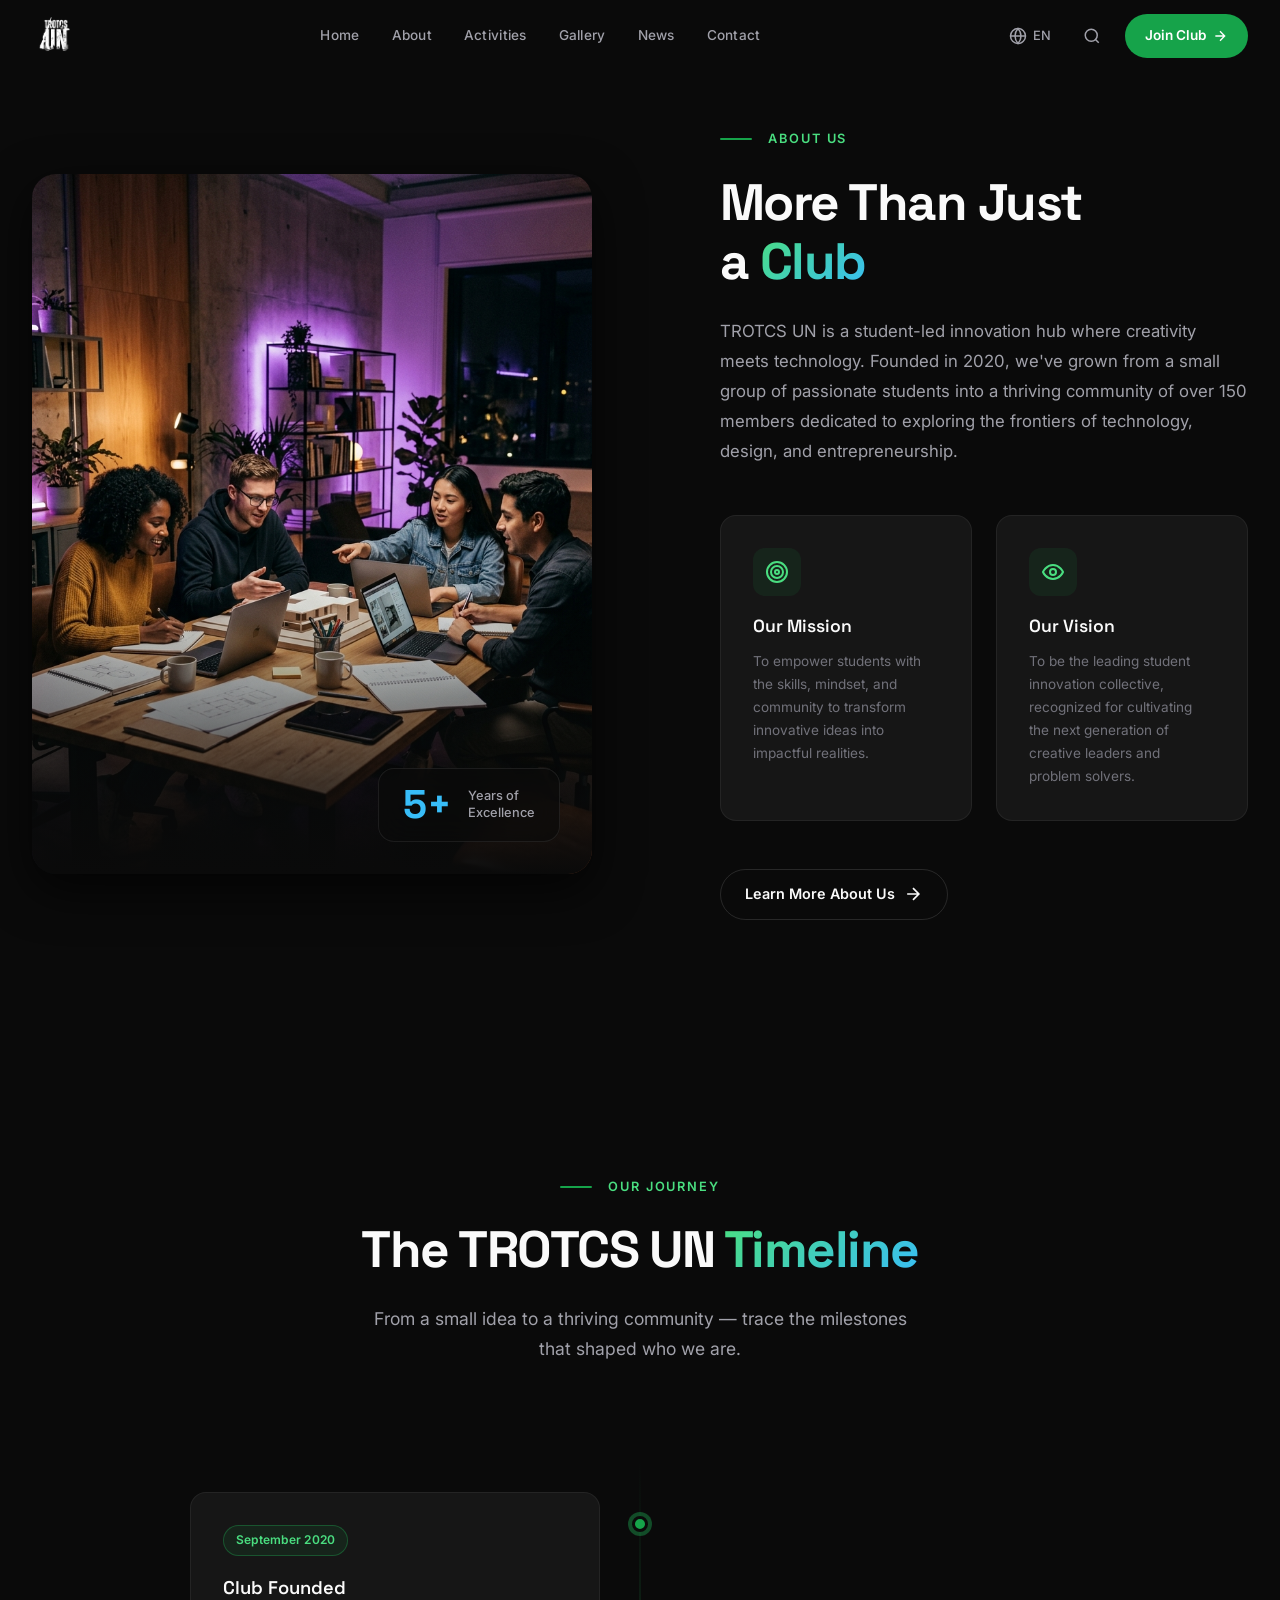
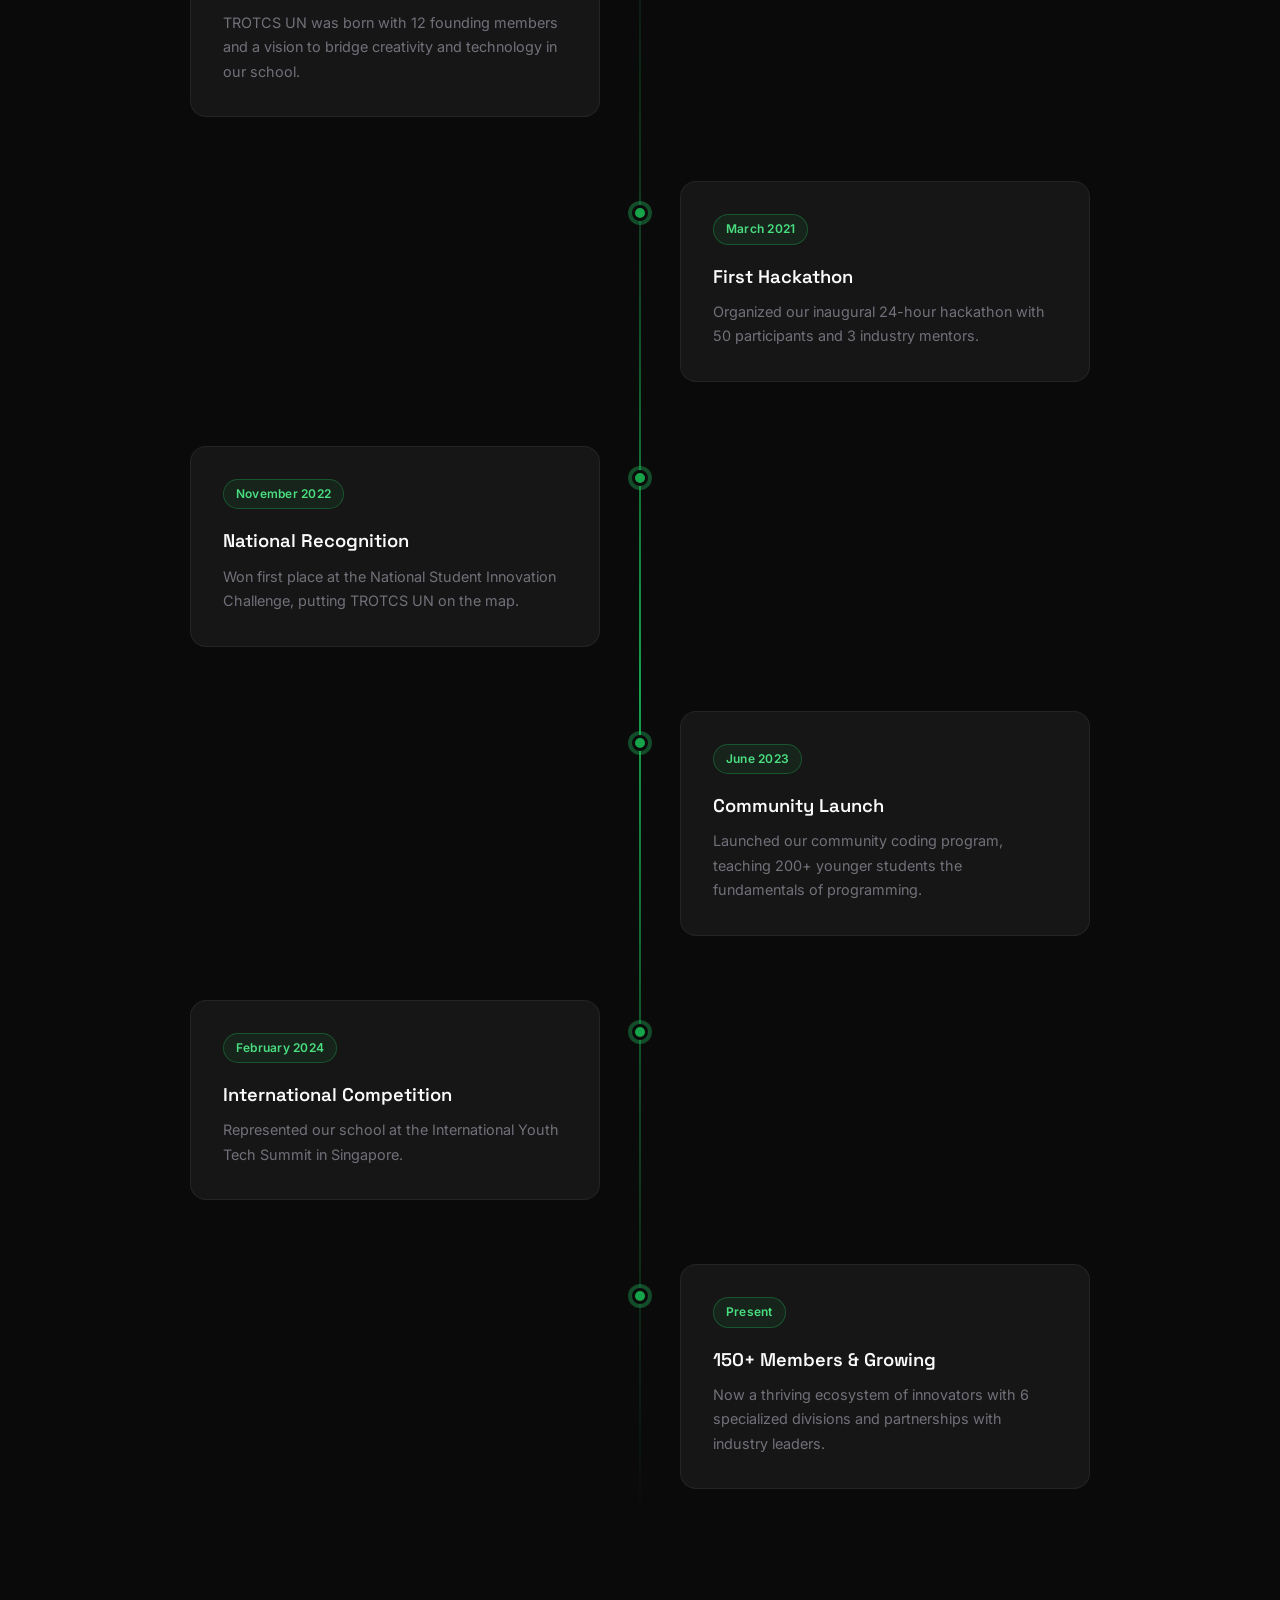
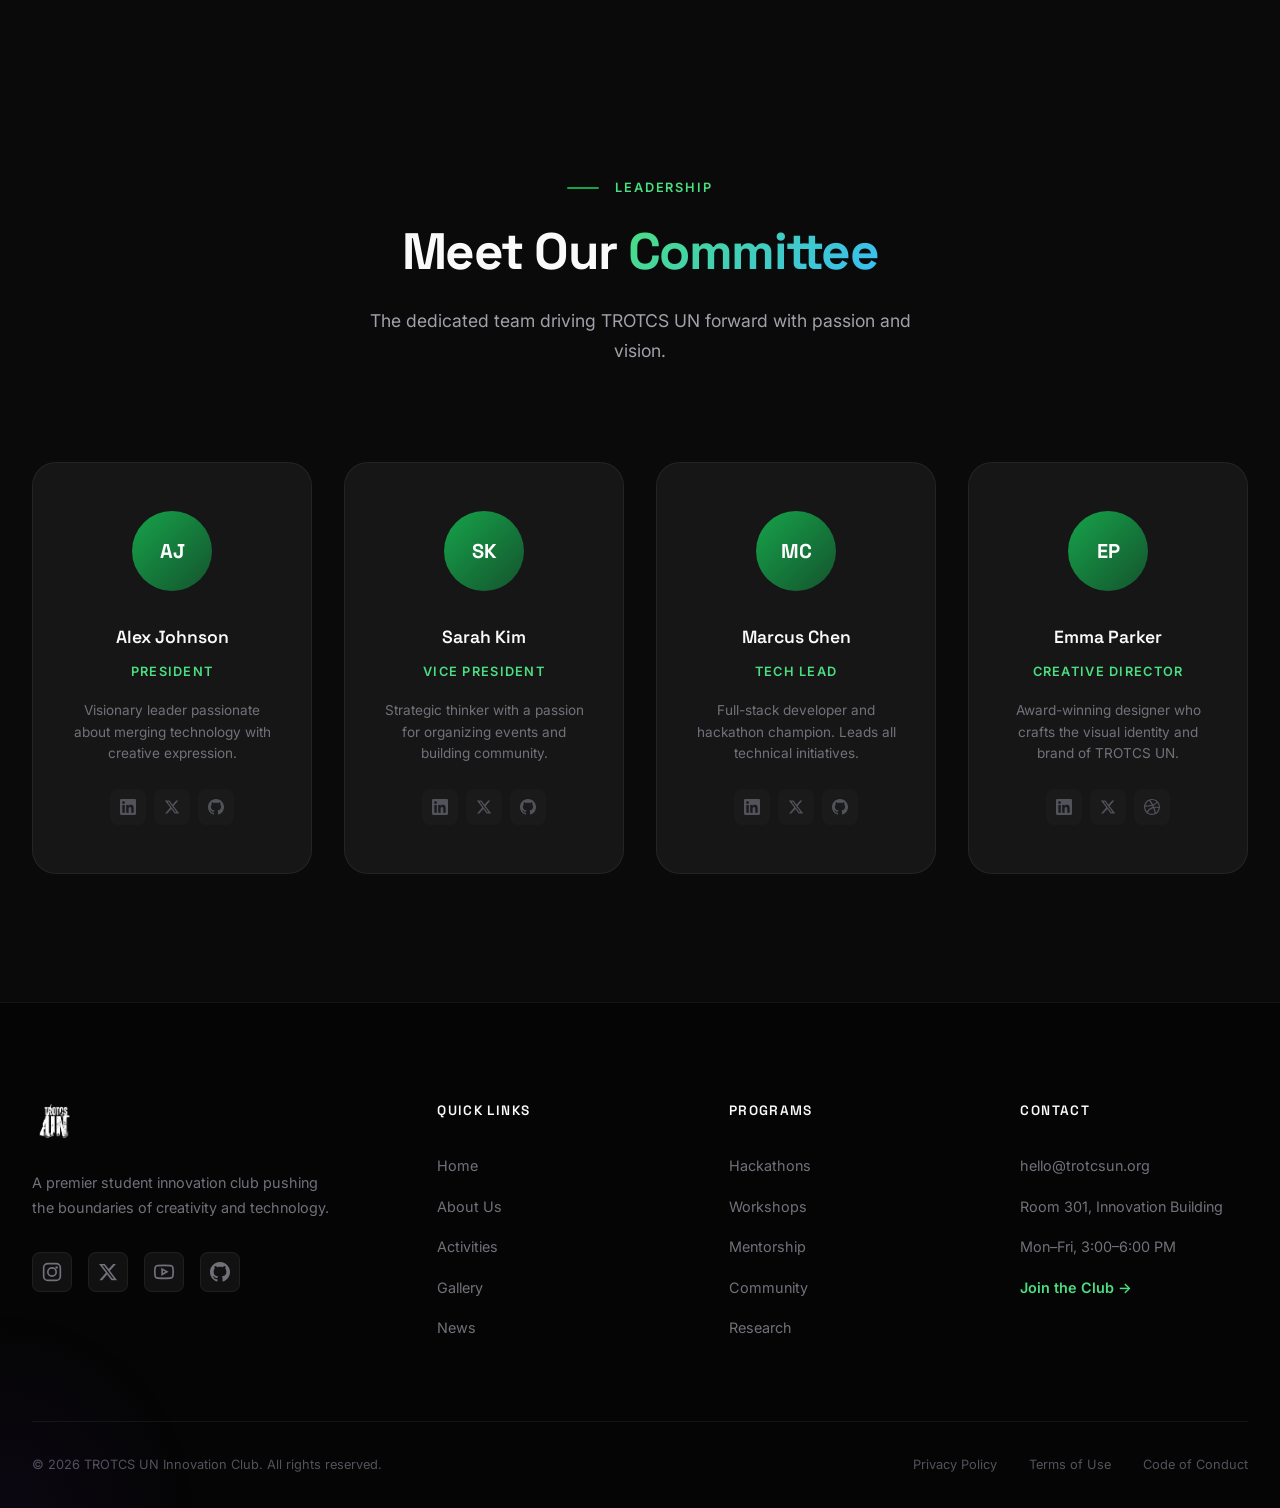
==== about.html @ 0ce08d28 "Split single-page into multi-page layout" ====
<!DOCTYPE html>
<html lang="en">
<head>
    <meta charset="UTF-8">
    <meta name="viewport" content="width=device-width, initial-scale=1.0">
    <meta name="description" content="TROTCS UN Club — A premier high school innovation and technology club. Join us to explore, create, and lead the future.">
    <title>About | TROTCS UN</title>
    <link rel="preconnect" href="https://fonts.googleapis.com">
    <link rel="preconnect" href="https://fonts.gstatic.com" crossorigin>
    <link href="https://fonts.googleapis.com/css2?family=Inter:wght@300;400;500;600;700;800;900&family=Space+Grotesk:wght@400;500;600;700&display=swap" rel="stylesheet">
    <link rel="stylesheet" href="styles.css">
</head>
<body>

    <!-- ═══════════════════════════════════════════════ -->
    <!-- NAVIGATION                                      -->
    <!-- ═══════════════════════════════════════════════ -->
    <nav id="navbar" class="navbar">
        <div class="nav-container">
            <a href="#" class="nav-logo">
                <img src="assets/logo.png" alt="TROTCS UN Logo" class="logo-image">
            </a>

            <div class="nav-links" id="navLinks">
                <a href="index.html" class="nav-link">Home</a>
                <a href="about.html" class="nav-link active">About</a>
                <a href="activities.html" class="nav-link">Activities</a>
                <a href="gallery.html" class="nav-link">Gallery</a>
                <a href="news.html" class="nav-link">News</a>
                <a href="#contact" class="nav-link">Contact</a>
            </div>

            <div class="nav-actions">
                <button class="nav-icon-btn" id="langBtn" aria-label="Language">
                    <svg width="18" height="18" viewBox="0 0 24 24" fill="none" stroke="currentColor" stroke-width="2">
                        <circle cx="12" cy="12" r="10"/>
                        <path d="M2 12h20M12 2a15.3 15.3 0 0 1 4 10 15.3 15.3 0 0 1-4 10 15.3 15.3 0 0 1-4-10 15.3 15.3 0 0 1 4-10z"/>
                    </svg>
                    <span>EN</span>
                </button>
                <button class="nav-icon-btn" id="searchBtn" aria-label="Search">
                    <svg width="18" height="18" viewBox="0 0 24 24" fill="none" stroke="currentColor" stroke-width="2">
                        <circle cx="11" cy="11" r="8"/>
                        <path d="M21 21l-4.35-4.35"/>
                    </svg>
                </button>
                <a href="#join" class="nav-cta">
                    <span>Join Club</span>
                    <svg width="16" height="16" viewBox="0 0 24 24" fill="none" stroke="currentColor" stroke-width="2">
                        <path d="M5 12h14M12 5l7 7-7 7"/>
                    </svg>
                </a>
                <button class="nav-hamburger" id="hamburgerBtn" aria-label="Menu">
                    <span></span>
                    <span></span>
                    <span></span>
                </button>
            </div>
        </div>
    </nav>

    <!-- Mobile Menu Overlay -->
    <div class="mobile-menu" id="mobileMenu">
        <div class="mobile-menu-content">
            <a href="index.html" class="mobile-link">Home</a>
            <a href="about.html" class="mobile-link">About</a>
            <a href="activities.html" class="mobile-link">Activities</a>
            <a href="gallery.html" class="mobile-link">Gallery</a>
            <a href="news.html" class="mobile-link">News</a>
            <a href="#contact" class="mobile-link">Contact</a>
            <a href="#join" class="mobile-link cta">Join Club</a>
        </div>
    </div>

    <!-- ═══════════════════════════════════════════════ -->
    <!-- HERO SECTION                                    -->
    <!-- ═══════════════════════════════════════════════ -->
    <section id="about" class="section about">
        <div class="container">
            <div class="about-grid">
                <div class="about-image" data-animate="fade-right">
                    <div class="about-image-wrapper">
                        <img src="assets/about_image.png" alt="TROTCS UN Club Team">
                        <div class="image-accent"></div>
                    </div>
                    <div class="about-badge">
                        <span class="badge-number">5+</span>
                        <span class="badge-text">Years of<br>Excellence</span>
                    </div>
                </div>

                <div class="about-content" data-animate="fade-left">
                    <div class="section-label">
                        <span class="label-line"></span>
                        <span>About Us</span>
                    </div>
                    <h2 class="section-title">
                        More Than Just<br>a <span class="accent-text">Club</span>
                    </h2>
                    <p class="about-text">
                        TROTCS UN is a student-led innovation hub where creativity meets technology. 
                        Founded in 2020, we've grown from a small group of passionate students 
                        into a thriving community of over 150 members dedicated to exploring 
                        the frontiers of technology, design, and entrepreneurship.
                    </p>
                    
                    <div class="mission-vision">
                        <div class="mv-card">
                            <div class="mv-icon">
                                <svg width="24" height="24" viewBox="0 0 24 24" fill="none" stroke="currentColor" stroke-width="2">
                                    <circle cx="12" cy="12" r="10"/>
                                    <circle cx="12" cy="12" r="6"/>
                                    <circle cx="12" cy="12" r="2"/>
                                </svg>
                            </div>
                            <h3>Our Mission</h3>
                            <p>To empower students with the skills, mindset, and community to transform innovative ideas into impactful realities.</p>
                        </div>
                        <div class="mv-card">
                            <div class="mv-icon">
                                <svg width="24" height="24" viewBox="0 0 24 24" fill="none" stroke="currentColor" stroke-width="2">
                                    <path d="M2 12s3-7 10-7 10 7 10 7-3 7-10 7-10-7-10-7z"/>
                                    <circle cx="12" cy="12" r="3"/>
                                </svg>
                            </div>
                            <h3>Our Vision</h3>
                            <p>To be the leading student innovation collective, recognized for cultivating the next generation of creative leaders and problem solvers.</p>
                        </div>
                    </div>

                    <a href="#" class="btn btn-outline">
                        <span>Learn More About Us</span>
                        <svg width="20" height="20" viewBox="0 0 24 24" fill="none" stroke="currentColor" stroke-width="2">
                            <path d="M5 12h14M12 5l7 7-7 7"/>
                        </svg>
                    </a>
                </div>
            </div>
        </div>
    </section>

    <!-- ═══════════════════════════════════════════════ -->
    <!-- ACTIVITIES SECTION                              -->
    <!-- ═══════════════════════════════════════════════ -->
    <section id="timeline" class="section timeline">
        <div class="container">
            <div class="section-header" data-animate="fade-up">
                <div class="section-label">
                    <span class="label-line"></span>
                    <span>Our Journey</span>
                </div>
                <h2 class="section-title">The TROTCS UN <span class="accent-text">Timeline</span></h2>
                <p class="section-subtitle">From a small idea to a thriving community — trace the milestones that shaped who we are.</p>
            </div>

            <div class="timeline-wrapper">
                <div class="timeline-line"></div>

                <div class="timeline-item left" data-animate="fade-right">
                    <div class="timeline-dot"></div>
                    <div class="timeline-card">
                        <span class="timeline-date">September 2020</span>
                        <h3>Club Founded</h3>
                        <p>TROTCS UN was born with 12 founding members and a vision to bridge creativity and technology in our school.</p>
                    </div>
                </div>

                <div class="timeline-item right" data-animate="fade-left">
                    <div class="timeline-dot"></div>
                    <div class="timeline-card">
                        <span class="timeline-date">March 2021</span>
                        <h3>First Hackathon</h3>
                        <p>Organized our inaugural 24-hour hackathon with 50 participants and 3 industry mentors.</p>
                    </div>
                </div>

                <div class="timeline-item left" data-animate="fade-right">
                    <div class="timeline-dot"></div>
                    <div class="timeline-card">
                        <span class="timeline-date">November 2022</span>
                        <h3>National Recognition</h3>
                        <p>Won first place at the National Student Innovation Challenge, putting TROTCS UN on the map.</p>
                    </div>
                </div>

                <div class="timeline-item right" data-animate="fade-left">
                    <div class="timeline-dot"></div>
                    <div class="timeline-card">
                        <span class="timeline-date">June 2023</span>
                        <h3>Community Launch</h3>
                        <p>Launched our community coding program, teaching 200+ younger students the fundamentals of programming.</p>
                    </div>
                </div>

                <div class="timeline-item left" data-animate="fade-right">
                    <div class="timeline-dot"></div>
                    <div class="timeline-card">
                        <span class="timeline-date">February 2024</span>
                        <h3>International Competition</h3>
                        <p>Represented our school at the International Youth Tech Summit in Singapore.</p>
                    </div>
                </div>

                <div class="timeline-item right" data-animate="fade-left">
                    <div class="timeline-dot"></div>
                    <div class="timeline-card">
                        <span class="timeline-date">Present</span>
                        <h3>150+ Members & Growing</h3>
                        <p>Now a thriving ecosystem of innovators with 6 specialized divisions and partnerships with industry leaders.</p>
                    </div>
                </div>
            </div>
        </div>
    </section>

    <!-- ═══════════════════════════════════════════════ -->
    <!-- GALLERY SECTION                                 -->
    <!-- ═══════════════════════════════════════════════ -->
    <section id="committee" class="section committee">
        <div class="container">
            <div class="section-header" data-animate="fade-up">
                <div class="section-label">
                    <span class="label-line"></span>
                    <span>Leadership</span>
                </div>
                <h2 class="section-title">Meet Our <span class="accent-text">Committee</span></h2>
                <p class="section-subtitle">The dedicated team driving TROTCS UN forward with passion and vision.</p>
            </div>

            <div class="committee-grid">
                <div class="member-card" data-animate="fade-up" data-delay="0">
                    <div class="member-avatar">
                        <div class="avatar-placeholder">AJ</div>
                        <div class="avatar-ring"></div>
                    </div>
                    <h3 class="member-name">Alex Johnson</h3>
                    <span class="member-position">President</span>
                    <p class="member-bio">Visionary leader passionate about merging technology with creative expression.</p>
                    <div class="member-socials">
                        <a href="#" class="social-link" aria-label="LinkedIn">
                            <svg width="16" height="16" viewBox="0 0 24 24" fill="currentColor"><path d="M20.447 20.452h-3.554v-5.569c0-1.328-.027-3.037-1.852-3.037-1.853 0-2.136 1.445-2.136 2.939v5.667H9.351V9h3.414v1.561h.046c.477-.9 1.637-1.85 3.37-1.85 3.601 0 4.267 2.37 4.267 5.455v6.286zM5.337 7.433c-1.144 0-2.063-.926-2.063-2.065 0-1.138.92-2.063 2.063-2.063 1.14 0 2.064.925 2.064 2.063 0 1.139-.925 2.065-2.064 2.065zm1.782 13.019H3.555V9h3.564v11.452zM22.225 0H1.771C.792 0 0 .774 0 1.729v20.542C0 23.227.792 24 1.771 24h20.451C23.2 24 24 23.227 24 22.271V1.729C24 .774 23.2 0 22.222 0h.003z"/></svg>
                        </a>
                        <a href="#" class="social-link" aria-label="Twitter">
                            <svg width="16" height="16" viewBox="0 0 24 24" fill="currentColor"><path d="M18.244 2.25h3.308l-7.227 8.26 8.502 11.24H16.17l-5.214-6.817L4.99 21.75H1.68l7.73-8.835L1.254 2.25H8.08l4.713 6.231zm-1.161 17.52h1.833L7.084 4.126H5.117z"/></svg>
                        </a>
                        <a href="#" class="social-link" aria-label="GitHub">
                            <svg width="16" height="16" viewBox="0 0 24 24" fill="currentColor"><path d="M12 0c-6.626 0-12 5.373-12 12 0 5.302 3.438 9.8 8.207 11.387.599.111.793-.261.793-.577v-2.234c-3.338.726-4.033-1.416-4.033-1.416-.546-1.387-1.333-1.756-1.333-1.756-1.089-.745.083-.729.083-.729 1.205.084 1.839 1.237 1.839 1.237 1.07 1.834 2.807 1.304 3.492.997.107-.775.418-1.305.762-1.604-2.665-.305-5.467-1.334-5.467-5.931 0-1.311.469-2.381 1.236-3.221-.124-.303-.535-1.524.117-3.176 0 0 1.008-.322 3.301 1.23.957-.266 1.983-.399 3.003-.404 1.02.005 2.047.138 3.006.404 2.291-1.552 3.297-1.23 3.297-1.23.653 1.653.242 2.874.118 3.176.77.84 1.235 1.911 1.235 3.221 0 4.609-2.807 5.624-5.479 5.921.43.372.823 1.102.823 2.222v3.293c0 .319.192.694.801.576 4.765-1.589 8.199-6.086 8.199-11.386 0-6.627-5.373-12-12-12z"/></svg>
                        </a>
                    </div>
                </div>

                <div class="member-card" data-animate="fade-up" data-delay="100">
                    <div class="member-avatar">
                        <div class="avatar-placeholder">SK</div>
                        <div class="avatar-ring"></div>
                    </div>
                    <h3 class="member-name">Sarah Kim</h3>
                    <span class="member-position">Vice President</span>
                    <p class="member-bio">Strategic thinker with a passion for organizing events and building community.</p>
                    <div class="member-socials">
                        <a href="#" class="social-link" aria-label="LinkedIn">
                            <svg width="16" height="16" viewBox="0 0 24 24" fill="currentColor"><path d="M20.447 20.452h-3.554v-5.569c0-1.328-.027-3.037-1.852-3.037-1.853 0-2.136 1.445-2.136 2.939v5.667H9.351V9h3.414v1.561h.046c.477-.9 1.637-1.85 3.37-1.85 3.601 0 4.267 2.37 4.267 5.455v6.286zM5.337 7.433c-1.144 0-2.063-.926-2.063-2.065 0-1.138.92-2.063 2.063-2.063 1.14 0 2.064.925 2.064 2.063 0 1.139-.925 2.065-2.064 2.065zm1.782 13.019H3.555V9h3.564v11.452zM22.225 0H1.771C.792 0 0 .774 0 1.729v20.542C0 23.227.792 24 1.771 24h20.451C23.2 24 24 23.227 24 22.271V1.729C24 .774 23.2 0 22.222 0h.003z"/></svg>
                        </a>
                        <a href="#" class="social-link" aria-label="Twitter">
                            <svg width="16" height="16" viewBox="0 0 24 24" fill="currentColor"><path d="M18.244 2.25h3.308l-7.227 8.26 8.502 11.24H16.17l-5.214-6.817L4.99 21.75H1.68l7.73-8.835L1.254 2.25H8.08l4.713 6.231zm-1.161 17.52h1.833L7.084 4.126H5.117z"/></svg>
                        </a>
                        <a href="#" class="social-link" aria-label="GitHub">
                            <svg width="16" height="16" viewBox="0 0 24 24" fill="currentColor"><path d="M12 0c-6.626 0-12 5.373-12 12 0 5.302 3.438 9.8 8.207 11.387.599.111.793-.261.793-.577v-2.234c-3.338.726-4.033-1.416-4.033-1.416-.546-1.387-1.333-1.756-1.333-1.756-1.089-.745.083-.729.083-.729 1.205.084 1.839 1.237 1.839 1.237 1.07 1.834 2.807 1.304 3.492.997.107-.775.418-1.305.762-1.604-2.665-.305-5.467-1.334-5.467-5.931 0-1.311.469-2.381 1.236-3.221-.124-.303-.535-1.524.117-3.176 0 0 1.008-.322 3.301 1.23.957-.266 1.983-.399 3.003-.404 1.02.005 2.047.138 3.006.404 2.291-1.552 3.297-1.23 3.297-1.23.653 1.653.242 2.874.118 3.176.77.84 1.235 1.911 1.235 3.221 0 4.609-2.807 5.624-5.479 5.921.43.372.823 1.102.823 2.222v3.293c0 .319.192.694.801.576 4.765-1.589 8.199-6.086 8.199-11.386 0-6.627-5.373-12-12-12z"/></svg>
                        </a>
                    </div>
                </div>

                <div class="member-card" data-animate="fade-up" data-delay="200">
                    <div class="member-avatar">
                        <div class="avatar-placeholder">MC</div>
                        <div class="avatar-ring"></div>
                    </div>
                    <h3 class="member-name">Marcus Chen</h3>
                    <span class="member-position">Tech Lead</span>
                    <p class="member-bio">Full-stack developer and hackathon champion. Leads all technical initiatives.</p>
                    <div class="member-socials">
                        <a href="#" class="social-link" aria-label="LinkedIn">
                            <svg width="16" height="16" viewBox="0 0 24 24" fill="currentColor"><path d="M20.447 20.452h-3.554v-5.569c0-1.328-.027-3.037-1.852-3.037-1.853 0-2.136 1.445-2.136 2.939v5.667H9.351V9h3.414v1.561h.046c.477-.9 1.637-1.85 3.37-1.85 3.601 0 4.267 2.37 4.267 5.455v6.286zM5.337 7.433c-1.144 0-2.063-.926-2.063-2.065 0-1.138.92-2.063 2.063-2.063 1.14 0 2.064.925 2.064 2.063 0 1.139-.925 2.065-2.064 2.065zm1.782 13.019H3.555V9h3.564v11.452zM22.225 0H1.771C.792 0 0 .774 0 1.729v20.542C0 23.227.792 24 1.771 24h20.451C23.2 24 24 23.227 24 22.271V1.729C24 .774 23.2 0 22.222 0h.003z"/></svg>
                        </a>
                        <a href="#" class="social-link" aria-label="Twitter">
                            <svg width="16" height="16" viewBox="0 0 24 24" fill="currentColor"><path d="M18.244 2.25h3.308l-7.227 8.26 8.502 11.24H16.17l-5.214-6.817L4.99 21.75H1.68l7.73-8.835L1.254 2.25H8.08l4.713 6.231zm-1.161 17.52h1.833L7.084 4.126H5.117z"/></svg>
                        </a>
                        <a href="#" class="social-link" aria-label="GitHub">
                            <svg width="16" height="16" viewBox="0 0 24 24" fill="currentColor"><path d="M12 0c-6.626 0-12 5.373-12 12 0 5.302 3.438 9.8 8.207 11.387.599.111.793-.261.793-.577v-2.234c-3.338.726-4.033-1.416-4.033-1.416-.546-1.387-1.333-1.756-1.333-1.756-1.089-.745.083-.729.083-.729 1.205.084 1.839 1.237 1.839 1.237 1.07 1.834 2.807 1.304 3.492.997.107-.775.418-1.305.762-1.604-2.665-.305-5.467-1.334-5.467-5.931 0-1.311.469-2.381 1.236-3.221-.124-.303-.535-1.524.117-3.176 0 0 1.008-.322 3.301 1.23.957-.266 1.983-.399 3.003-.404 1.02.005 2.047.138 3.006.404 2.291-1.552 3.297-1.23 3.297-1.23.653 1.653.242 2.874.118 3.176.77.84 1.235 1.911 1.235 3.221 0 4.609-2.807 5.624-5.479 5.921.43.372.823 1.102.823 2.222v3.293c0 .319.192.694.801.576 4.765-1.589 8.199-6.086 8.199-11.386 0-6.627-5.373-12-12-12z"/></svg>
                        </a>
                    </div>
                </div>

                <div class="member-card" data-animate="fade-up" data-delay="300">
                    <div class="member-avatar">
                        <div class="avatar-placeholder">EP</div>
                        <div class="avatar-ring"></div>
                    </div>
                    <h3 class="member-name">Emma Parker</h3>
                    <span class="member-position">Creative Director</span>
                    <p class="member-bio">Award-winning designer who crafts the visual identity and brand of TROTCS UN.</p>
                    <div class="member-socials">
                        <a href="#" class="social-link" aria-label="LinkedIn">
                            <svg width="16" height="16" viewBox="0 0 24 24" fill="currentColor"><path d="M20.447 20.452h-3.554v-5.569c0-1.328-.027-3.037-1.852-3.037-1.853 0-2.136 1.445-2.136 2.939v5.667H9.351V9h3.414v1.561h.046c.477-.9 1.637-1.85 3.37-1.85 3.601 0 4.267 2.37 4.267 5.455v6.286zM5.337 7.433c-1.144 0-2.063-.926-2.063-2.065 0-1.138.92-2.063 2.063-2.063 1.14 0 2.064.925 2.064 2.063 0 1.139-.925 2.065-2.064 2.065zm1.782 13.019H3.555V9h3.564v11.452zM22.225 0H1.771C.792 0 0 .774 0 1.729v20.542C0 23.227.792 24 1.771 24h20.451C23.2 24 24 23.227 24 22.271V1.729C24 .774 23.2 0 22.222 0h.003z"/></svg>
                        </a>
                        <a href="#" class="social-link" aria-label="Twitter">
                            <svg width="16" height="16" viewBox="0 0 24 24" fill="currentColor"><path d="M18.244 2.25h3.308l-7.227 8.26 8.502 11.24H16.17l-5.214-6.817L4.99 21.75H1.68l7.73-8.835L1.254 2.25H8.08l4.713 6.231zm-1.161 17.52h1.833L7.084 4.126H5.117z"/></svg>
                        </a>
                        <a href="#" class="social-link" aria-label="Dribbble">
                            <svg width="16" height="16" viewBox="0 0 24 24" fill="currentColor"><path d="M12 24C5.385 24 0 18.615 0 12S5.385 0 12 0s12 5.385 12 12-5.385 12-12 12zm10.12-10.358c-.35-.11-3.17-.953-6.384-.438 1.34 3.684 1.887 6.684 1.992 7.308 2.3-1.555 3.936-4.02 4.395-6.87zm-6.115 7.808c-.153-.9-.75-4.032-2.19-7.77l-.066.02c-5.79 2.015-7.86 6.025-8.04 6.4 1.73 1.358 3.92 2.166 6.29 2.166 1.42 0 2.77-.29 4-.81zm-11.62-2.58c.232-.4 3.045-5.055 8.332-6.765.135-.045.27-.084.405-.12-.26-.585-.54-1.167-.832-1.74C7.17 11.775 2.206 11.71 1.756 11.7l-.004.312c0 2.633.998 5.037 2.634 6.855zm-2.42-8.955c.46.008 4.683.026 9.477-1.248-1.698-3.018-3.53-5.558-3.8-5.928-2.868 1.35-5.01 3.99-5.676 7.17zM9.6 2.052c.282.38 2.145 2.914 3.822 6 3.645-1.365 5.19-3.44 5.373-3.702C16.86 2.613 14.555 1.617 12 1.617c-.82 0-1.62.15-2.4.434zm10.335 3.483c-.218.29-1.91 2.493-5.724 4.04.24.49.47.985.68 1.486.08.18.15.36.22.53 3.41-.43 6.8.26 7.14.33-.02-2.42-.88-4.64-2.31-6.38z"/></svg>
                        </a>
                    </div>
                </div>
            </div>
        </div>
    </section>

    <!-- ═══════════════════════════════════════════════ -->
    <!-- NEWS SECTION                                    -->
    <!-- ═══════════════════════════════════════════════ -->
    <footer id="contact" class="footer">
        <div class="container">
            <div class="footer-grid">
                <div class="footer-brand">
                    <a href="#" class="footer-logo">
                        <img src="assets/logo.png" alt="TROTCS UN Logo" class="logo-image">
                    </a>
                    <p class="footer-tagline">A premier student innovation club pushing the boundaries of creativity and technology.</p>
                    <div class="footer-socials">
                        <a href="#" class="footer-social" aria-label="Instagram">
                            <svg width="20" height="20" viewBox="0 0 24 24" fill="none" stroke="currentColor" stroke-width="2">
                                <rect x="2" y="2" width="20" height="20" rx="5"/>
                                <circle cx="12" cy="12" r="5"/>
                                <circle cx="17.5" cy="6.5" r="1.5" fill="currentColor" stroke="none"/>
                            </svg>
                        </a>
                        <a href="#" class="footer-social" aria-label="Twitter">
                            <svg width="20" height="20" viewBox="0 0 24 24" fill="currentColor"><path d="M18.244 2.25h3.308l-7.227 8.26 8.502 11.24H16.17l-5.214-6.817L4.99 21.75H1.68l7.73-8.835L1.254 2.25H8.08l4.713 6.231zm-1.161 17.52h1.833L7.084 4.126H5.117z"/></svg>
                        </a>
                        <a href="#" class="footer-social" aria-label="YouTube">
                            <svg width="20" height="20" viewBox="0 0 24 24" fill="none" stroke="currentColor" stroke-width="2">
                                <path d="M22.54 6.42a2.78 2.78 0 0 0-1.94-2C18.88 4 12 4 12 4s-6.88 0-8.6.46a2.78 2.78 0 0 0-1.94 2A29 29 0 0 0 1 11.75a29 29 0 0 0 .46 5.33A2.78 2.78 0 0 0 3.4 19.1c1.72.46 8.6.46 8.6.46s6.88 0 8.6-.46a2.78 2.78 0 0 0 1.94-2 29 29 0 0 0 .46-5.25 29 29 0 0 0-.46-5.33z"/>
                                <polygon points="9.75 15.02 15.5 11.75 9.75 8.48 9.75 15.02"/>
                            </svg>
                        </a>
                        <a href="#" class="footer-social" aria-label="GitHub">
                            <svg width="20" height="20" viewBox="0 0 24 24" fill="currentColor"><path d="M12 0c-6.626 0-12 5.373-12 12 0 5.302 3.438 9.8 8.207 11.387.599.111.793-.261.793-.577v-2.234c-3.338.726-4.033-1.416-4.033-1.416-.546-1.387-1.333-1.756-1.333-1.756-1.089-.745.083-.729.083-.729 1.205.084 1.839 1.237 1.839 1.237 1.07 1.834 2.807 1.304 3.492.997.107-.775.418-1.305.762-1.604-2.665-.305-5.467-1.334-5.467-5.931 0-1.311.469-2.381 1.236-3.221-.124-.303-.535-1.524.117-3.176 0 0 1.008-.322 3.301 1.23.957-.266 1.983-.399 3.003-.404 1.02.005 2.047.138 3.006.404 2.291-1.552 3.297-1.23 3.297-1.23.653 1.653.242 2.874.118 3.176.77.84 1.235 1.911 1.235 3.221 0 4.609-2.807 5.624-5.479 5.921.43.372.823 1.102.823 2.222v3.293c0 .319.192.694.801.576 4.765-1.589 8.199-6.086 8.199-11.386 0-6.627-5.373-12-12-12z"/></svg>
                        </a>
                    </div>
                </div>

                <div class="footer-column">
                    <h4>Quick Links</h4>
                    <a href="index.html">Home</a>
                    <a href="about.html">About Us</a>
                    <a href="activities.html">Activities</a>
                    <a href="gallery.html">Gallery</a>
                    <a href="news.html">News</a>
                </div>

                <div class="footer-column">
                    <h4>Programs</h4>
                    <a href="#">Hackathons</a>
                    <a href="#">Workshops</a>
                    <a href="#">Mentorship</a>
                    <a href="#">Community</a>
                    <a href="#">Research</a>
                </div>

                <div class="footer-column">
                    <h4>Contact</h4>
                    <a href="mailto:hello@trotcsun.org">hello@trotcsun.org</a>
                    <a href="#">Room 301, Innovation Building</a>
                    <a href="#">Mon–Fri, 3:00–6:00 PM</a>
                    <a href="#join" class="footer-cta-link">Join the Club →</a>
                </div>
            </div>

            <div class="footer-bottom">
                <p>© 2026 TROTCS UN Innovation Club. All rights reserved.</p>
                <div class="footer-bottom-links">
                    <a href="#">Privacy Policy</a>
                    <a href="#">Terms of Use</a>
                    <a href="#">Code of Conduct</a>
                </div>
            </div>
        </div>
    </footer>

    <!-- Lightbox -->
    <div class="lightbox" id="lightbox">
        <button class="lightbox-close" id="lightboxClose" aria-label="Close">
            <svg width="24" height="24" viewBox="0 0 24 24" fill="none" stroke="currentColor" stroke-width="2">
                <path d="M18 6L6 18M6 6l12 12"/>
            </svg>
        </button>
        <img src="" alt="Gallery Preview" id="lightboxImage">
    </div>

    <!-- Search Overlay -->
    <div class="search-overlay" id="searchOverlay">
        <div class="search-container">
            <div class="search-input-wrapper">
                <svg width="24" height="24" viewBox="0 0 24 24" fill="none" stroke="currentColor" stroke-width="2">
                    <circle cx="11" cy="11" r="8"/>
                    <path d="M21 21l-4.35-4.35"/>
                </svg>
                <input type="text" placeholder="Search TROTCS UN..." class="search-input" id="searchInput">
                <kbd>ESC</kbd>
            </div>
            <div class="search-suggestions">
                <span class="search-hint">Try searching for:</span>
                <div class="search-tags">
                    <a href="activities.html" class="search-tag">Hackathon</a>
                    <a href="about.html" class="search-tag">About Us</a>
                    <a href="#join" class="search-tag">Join Club</a>
                    <a href="news.html" class="search-tag">Latest News</a>
                </div>
            </div>
        </div>
    </div>

    <script src="script.js"></script>
</body>
</html>
---- styles.css ----
/* ═══════════════════════════════════════════════════════════
   TROTCS UN CLUB — Premium Corporate Design System
   Inspired by Riot Games, Apple, Vercel
   ═══════════════════════════════════════════════════════════ */

/* ─── CSS Custom Properties ─── */
:root {
    /* Colors */
    --accent:        #16a34a;
    --accent-light:  #4ade80;
    --accent-dark:   #14532d;
    --accent-glow:   rgba(34, 197, 94, 0.35);
    --accent-subtle: rgba(34, 197, 94, 0.08);

    --accent-blue:   #38bdf8;
    --accent-yellow: #facc15;

    --bg-primary:    #050505;
    --bg-secondary:  #0a0a0a;
    --bg-surface:    #111111;
    --bg-card:       #161616;
    --bg-elevated:   #1a1a1a;
    --bg-hover:      #1e1e1e;

    --text-primary:  #fafafa;
    --text-secondary:#a1a1aa;
    --text-muted:    #71717a;
    --text-dim:      #52525b;

    --border:        rgba(255, 255, 255, 0.06);
    --border-hover:  rgba(255, 255, 255, 0.12);
    --border-accent: rgba(34, 197, 94, 0.3);

    --glass-bg:      rgba(10, 10, 10, 0.7);
    --glass-border:  rgba(255, 255, 255, 0.08);

    /* Typography */
    --font-heading:  'Space Grotesk', sans-serif;
    --font-body:     'Inter', sans-serif;

    /* Spacing */
    --space-xs:  0.25rem;
    --space-sm:  0.5rem;
    --space-md:  1rem;
    --space-lg:  1.5rem;
    --space-xl:  2rem;
    --space-2xl: 3rem;
    --space-3xl: 4rem;
    --space-4xl: 6rem;
    --space-5xl: 8rem;

    /* Sizing */
    --container:     1280px;
    --container-sm:  960px;
    --nav-height:    72px;
    --radius-sm:     8px;
    --radius-md:     12px;
    --radius-lg:     16px;
    --radius-xl:     24px;
    --radius-full:   9999px;

    /* Transitions */
    --ease-out:      cubic-bezier(0.16, 1, 0.3, 1);
    --ease-in-out:   cubic-bezier(0.65, 0, 0.35, 1);
    --ease-spring:   cubic-bezier(0.34, 1.56, 0.64, 1);
    --duration-fast: 0.2s;
    --duration:      0.4s;
    --duration-slow: 0.6s;

    /* Shadows */
    --shadow-sm:     0 1px 2px rgba(0, 0, 0, 0.4);
    --shadow-md:     0 4px 12px rgba(0, 0, 0, 0.5);
    --shadow-lg:     0 8px 32px rgba(0, 0, 0, 0.6);
    --shadow-xl:     0 16px 48px rgba(0, 0, 0, 0.7);
    --shadow-glow:   0 0 40px var(--accent-glow);
}

/* ─── Reset & Base ─── */
*, *::before, *::after {
    margin: 0;
    padding: 0;
    box-sizing: border-box;
}

html {
    scroll-behavior: smooth;
    -webkit-font-smoothing: antialiased;
    -moz-osx-font-smoothing: grayscale;
    font-size: 16px;
}

body {
    font-family: var(--font-body);
    background-color: var(--bg-primary);
    color: var(--text-primary);
    line-height: 1.7;
    overflow-x: hidden;
    position: relative;
}

img {
    max-width: 100%;
    height: auto;
    display: block;
}

a {
    text-decoration: none;
    color: inherit;
    transition: color var(--duration-fast) var(--ease-out);
}

button {
    border: none;
    background: none;
    cursor: pointer;
    font-family: inherit;
    color: inherit;
}

/* ─── Container ─── */
.container {
    max-width: var(--container);
    margin: 0 auto;
    padding: 0 var(--space-xl);
}

/* ─── Section Base ─── */
.section {
    padding: var(--space-5xl) 0;
    position: relative;
}

/* ─── Section Labels & Titles ─── */
.section-label {
    display: flex;
    align-items: center;
    gap: var(--space-md);
    margin-bottom: var(--space-lg);
    font-size: 0.8rem;
    font-weight: 600;
    text-transform: uppercase;
    letter-spacing: 0.15em;
    color: var(--accent-light);
}

.section-label.center {
    justify-content: center;
}

.label-line {
    width: 32px;
    height: 2px;
    background: var(--accent);
    border-radius: 1px;
}

.section-title {
    font-family: var(--font-heading);
    font-size: clamp(2.25rem, 4vw, 3.5rem);
    font-weight: 700;
    line-height: 1.15;
    letter-spacing: -0.03em;
    margin-bottom: var(--space-lg);
}

.section-subtitle {
    font-size: 1.1rem;
    color: var(--text-secondary);
    max-width: 560px;
    line-height: 1.7;
}

.section-header {
    text-align: center;
    margin-bottom: var(--space-4xl);
}

.section-header .section-subtitle {
    margin: 0 auto;
}

.section-header .section-label {
    justify-content: center;
}

.accent-text {
    background: linear-gradient(135deg, var(--accent-light), var(--accent-blue));
    -webkit-background-clip: text;
    -webkit-text-fill-color: transparent;
    background-clip: text;
}

/* ─── Buttons ─── */
.btn {
    display: inline-flex;
    align-items: center;
    gap: var(--space-sm);
    padding: 14px 28px;
    border-radius: var(--radius-full);
    font-family: var(--font-body);
    font-size: 0.9rem;
    font-weight: 600;
    transition: all var(--duration) var(--ease-out);
    position: relative;
    overflow: hidden;
    cursor: pointer;
    white-space: nowrap;
}

.btn::before {
    content: '';
    position: absolute;
    inset: 0;
    border-radius: inherit;
    opacity: 0;
    transition: opacity var(--duration) var(--ease-out);
}

.btn-primary {
    background: var(--accent);
    color: white;
    box-shadow: 0 0 0 0 var(--accent-glow);
}

.btn-primary:hover {
    background: var(--accent-light);
    transform: translateY(-2px);
    box-shadow: var(--shadow-glow);
}

.btn-primary:active {
    transform: translateY(0);
}

.btn-primary::before {
    background: linear-gradient(135deg, rgba(255,255,255,0.2), transparent);
}

.btn-primary:hover::before {
    opacity: 1;
}

.btn-secondary {
    background: var(--bg-elevated);
    color: var(--text-primary);
    border: 1px solid var(--border-hover);
}

.btn-secondary:hover {
    background: var(--bg-hover);
    border-color: var(--border-accent);
    transform: translateY(-2px);
}

.btn-outline {
    background: transparent;
    color: var(--text-primary);
    border: 1px solid var(--border-hover);
    padding: 12px 24px;
}

.btn-outline:hover {
    border-color: var(--accent);
    color: var(--accent-light);
    transform: translateY(-2px);
}

.btn-large {
    padding: 18px 36px;
    font-size: 1rem;
}

/* Ripple effect */
.btn-ripple {
    position: absolute;
    border-radius: 50%;
    background: rgba(255, 255, 255, 0.3);
    transform: scale(0);
    animation: ripple 0.6s ease-out;
    pointer-events: none;
}

@keyframes ripple {
    to {
        transform: scale(4);
        opacity: 0;
    }
}

/* ═══════════════════════════════════════════════════════════
   NAVIGATION
   ═══════════════════════════════════════════════════════════ */
.navbar {
    position: fixed;
    top: 0;
    left: 0;
    right: 0;
    z-index: 1000;
    height: var(--nav-height);
    transition: all var(--duration) var(--ease-out);
}

.navbar.scrolled {
    background: var(--glass-bg);
    backdrop-filter: blur(20px) saturate(1.2);
    -webkit-backdrop-filter: blur(20px) saturate(1.2);
    border-bottom: 1px solid var(--glass-border);
}

.nav-container {
    max-width: var(--container);
    margin: 0 auto;
    padding: 0 var(--space-xl);
    height: 100%;
    display: flex;
    align-items: center;
    justify-content: space-between;
}

.nav-logo {
    display: flex;
    align-items: center;
    gap: var(--space-sm);
    z-index: 10;
}

.logo-image {
    height: 48px;
    width: auto;
    object-fit: contain;
}

.nav-links {
    display: flex;
    align-items: center;
    gap: var(--space-xl);
}

.nav-link {
    font-size: 0.85rem;
    font-weight: 500;
    color: var(--text-secondary);
    letter-spacing: 0.02em;
    transition: color var(--duration-fast) var(--ease-out);
    position: relative;
}

.nav-link::after {
    content: '';
    position: absolute;
    bottom: -4px;
    left: 0;
    width: 0;
    height: 2px;
    background: var(--accent);
    border-radius: 1px;
    transition: width var(--duration) var(--ease-out);
}

.nav-link:hover,
.nav-link.active {
    color: var(--text-primary);
}

.nav-link:hover::after,
.nav-link.active::after {
    width: 100%;
}

.nav-actions {
    display: flex;
    align-items: center;
    gap: var(--space-md);
    z-index: 10;
}

.nav-icon-btn {
    display: flex;
    align-items: center;
    gap: 6px;
    padding: 8px;
    border-radius: var(--radius-sm);
    color: var(--text-secondary);
    font-size: 0.8rem;
    font-weight: 500;
    transition: all var(--duration-fast) var(--ease-out);
}

.nav-icon-btn:hover {
    color: var(--text-primary);
    background: var(--bg-elevated);
}

.nav-cta {
    display: flex;
    align-items: center;
    gap: 6px;
    padding: 10px 20px;
    background: var(--accent);
    color: white;
    border-radius: var(--radius-full);
    font-size: 0.85rem;
    font-weight: 600;
    transition: all var(--duration) var(--ease-out);
}

.nav-cta:hover {
    background: var(--accent-light);
    transform: translateY(-1px);
    box-shadow: var(--shadow-glow);
}

.nav-hamburger {
    display: none;
    flex-direction: column;
    gap: 5px;
    padding: 8px;
    z-index: 10;
}

.nav-hamburger span {
    width: 20px;
    height: 2px;
    background: var(--text-primary);
    border-radius: 1px;
    transition: all var(--duration) var(--ease-out);
}

.nav-hamburger.active span:nth-child(1) {
    transform: rotate(45deg) translate(5px, 5px);
}

.nav-hamburger.active span:nth-child(2) {
    opacity: 0;
}

.nav-hamburger.active span:nth-child(3) {
    transform: rotate(-45deg) translate(5px, -5px);
}

/* Mobile Menu */
.mobile-menu {
    display: none;
    position: fixed;
    inset: 0;
    z-index: 999;
    background: rgba(5, 5, 5, 0.95);
    backdrop-filter: blur(20px);
    opacity: 0;
    pointer-events: none;
    transition: opacity var(--duration) var(--ease-out);
}

.mobile-menu.active {
    opacity: 1;
    pointer-events: all;
}

.mobile-menu-content {
    display: flex;
    flex-direction: column;
    justify-content: center;
    align-items: center;
    height: 100%;
    gap: var(--space-xl);
}

.mobile-link {
    font-family: var(--font-heading);
    font-size: 2rem;
    font-weight: 600;
    color: var(--text-secondary);
    transition: color var(--duration-fast) var(--ease-out);
}

.mobile-link:hover {
    color: var(--text-primary);
}

.mobile-link.cta {
    margin-top: var(--space-xl);
    padding: 14px 32px;
    background: var(--accent);
    color: white;
    border-radius: var(--radius-full);
    font-size: 1.1rem;
}

/* ═══════════════════════════════════════════════════════════
   HERO SECTION
   ═══════════════════════════════════════════════════════════ */
.hero {
    min-height: 100vh;
    display: flex;
    align-items: center;
    position: relative;
    overflow: hidden;
    background:
        linear-gradient(to bottom, rgba(5,5,5,0.55), rgba(5,5,5,0.85) 70%, var(--bg-primary) 100%),
        linear-gradient(90deg, rgba(5,5,5,0.9) 0%, rgba(5,5,5,0.55) 45%, rgba(5,5,5,0.25) 100%),
        url('assets/hero_artwork.png');
    background-size: cover;
    background-position: center;
    background-repeat: no-repeat;
    padding-top: var(--nav-height);
}

.hero-bg-shapes {
    display: none;
}

.shape {
    position: absolute;
    border-radius: 50%;
    filter: blur(80px);
    opacity: 0.5;
    animation: float-shape 20s ease-in-out infinite;
}

.shape-1 {
    width: 600px;
    height: 600px;
    background: radial-gradient(circle, var(--accent-glow), transparent 70%);
    top: -200px;
    right: -100px;
    animation-delay: 0s;
}

.shape-2 {
    width: 400px;
    height: 400px;
    background: radial-gradient(circle, rgba(124, 58, 237, 0.15), transparent 70%);
    bottom: -100px;
    left: 10%;
    animation-delay: -5s;
}

.shape-3 {
    width: 300px;
    height: 300px;
    background: radial-gradient(circle, rgba(167, 139, 250, 0.1), transparent 70%);
    top: 30%;
    left: 40%;
    animation-delay: -10s;
}

.shape-4 {
    width: 200px;
    height: 200px;
    background: radial-gradient(circle, rgba(124, 58, 237, 0.12), transparent 70%);
    top: 20%;
    right: 20%;
    animation-delay: -7s;
}

.shape-5 {
    width: 150px;
    height: 150px;
    background: radial-gradient(circle, rgba(167, 139, 250, 0.1), transparent 70%);
    bottom: 20%;
    right: 30%;
    animation-delay: -3s;
}

@keyframes float-shape {
    0%, 100% { transform: translate(0, 0) scale(1); }
    25% { transform: translate(30px, -30px) scale(1.05); }
    50% { transform: translate(-20px, 20px) scale(0.95); }
    75% { transform: translate(15px, 15px) scale(1.02); }
}

.hero-container {
    max-width: var(--container);
    margin: 0 auto;
    padding: 0 var(--space-xl);
    display: grid;
    grid-template-columns: 1fr;
    align-items: center;
    text-align: center;
    gap: var(--space-3xl);
    min-height: calc(100vh - var(--nav-height));
    position: relative;
    z-index: 2;
}

.hero-content {
    max-width: 800px;
    margin: 0 auto;
}

.hero-label {
    display: inline-flex;
    align-items: center;
    gap: var(--space-sm);
    padding: 8px 16px;
    background: var(--accent-subtle);
    border: 1px solid var(--border-accent);
    border-radius: var(--radius-full);
    font-size: 0.8rem;
    font-weight: 500;
    color: var(--accent-light);
    margin: 0 auto var(--space-2xl);
    letter-spacing: 0.02em;
}

.label-dot {
    width: 6px;
    height: 6px;
    border-radius: 50%;
    background: var(--accent);
    animation: pulse-dot 2s ease-in-out infinite;
}

@keyframes pulse-dot {
    0%, 100% { opacity: 1; transform: scale(1); }
    50% { opacity: 0.5; transform: scale(1.5); }
}

.hero-title {
    font-family: var(--font-heading);
    font-size: clamp(3rem, 5.5vw, 5rem);
    font-weight: 800;
    line-height: 1.05;
    letter-spacing: -0.04em;
    margin-bottom: var(--space-xl);
}

.hero-description {
    font-size: 1.1rem;
    color: var(--text-secondary);
    line-height: 1.8;
    margin: 0 auto var(--space-2xl);
    max-width: 600px;
}

.hero-buttons {
    display: flex;
    justify-content: center;
    gap: var(--space-md);
    margin-bottom: var(--space-3xl);
    flex-wrap: wrap;
}

.hero-stats {
    display: flex;
    align-items: center;
    justify-content: center;
    gap: var(--space-xl);
}

.stat {
    display: flex;
    flex-direction: column;
    gap: 2px;
}

.stat-number {
    font-family: var(--font-heading);
    font-size: 2rem;
    font-weight: 700;
    letter-spacing: -0.02em;
    color: var(--accent-yellow);
}

.stat-label {
    font-size: 0.8rem;
    color: var(--text-muted);
    text-transform: uppercase;
    letter-spacing: 0.1em;
    font-weight: 500;
}

.stat-divider {
    width: 1px;
    height: 40px;
    background: var(--border);
}

/* Hero Visual — replaced by full-bleed background image, kept in DOM but hidden */
.hero-visual {
    display: none;
}

.hero-image-wrapper {
    position: relative;
    width: 100%;
    max-width: 700px;
    border-radius: var(--radius-xl);
    overflow: hidden;
    box-shadow: var(--shadow-xl);
}

.hero-image {
    width: 100%;
    height: auto;
    display: block;
    aspect-ratio: 4/3;
    object-fit: cover;
}

.hero-image-overlay {
    position: absolute;
    inset: 0;
    background: linear-gradient(135deg, rgba(5, 5, 5, 0.3), transparent 60%);
    pointer-events: none;
}

.floating-card {
    position: absolute;
    display: flex;
    align-items: center;
    gap: var(--space-md);
    padding: 16px 20px;
    background: var(--glass-bg);
    backdrop-filter: blur(16px);
    border: 1px solid var(--glass-border);
    border-radius: var(--radius-lg);
    box-shadow: var(--shadow-lg);
    animation: float-card 6s ease-in-out infinite;
    z-index: 5;
}

.card-1 {
    bottom: 15%;
    left: -5%;
    animation-delay: 0s;
}

.card-2 {
    top: 10%;
    right: -5%;
    animation-delay: -3s;
}

@keyframes float-card {
    0%, 100% { transform: translateY(0); }
    50% { transform: translateY(-12px); }
}

.fc-icon {
    font-size: 1.5rem;
}

.fc-text {
    display: flex;
    flex-direction: column;
    gap: 2px;
}

.fc-title {
    font-size: 0.7rem;
    font-weight: 600;
    text-transform: uppercase;
    letter-spacing: 0.1em;
    color: var(--text-muted);
}

.fc-desc {
    font-size: 0.85rem;
    font-weight: 600;
    color: var(--text-primary);
}

/* Scroll Indicator */
.hero-scroll-indicator {
    position: absolute;
    bottom: var(--space-2xl);
    left: 50%;
    transform: translateX(-50%);
    display: flex;
    flex-direction: column;
    align-items: center;
    gap: var(--space-md);
    z-index: 2;
}

.scroll-line {
    width: 1px;
    height: 48px;
    background: linear-gradient(to bottom, var(--accent), transparent);
    position: relative;
    overflow: hidden;
}

.scroll-line::after {
    content: '';
    position: absolute;
    top: -100%;
    left: 0;
    width: 100%;
    height: 100%;
    background: linear-gradient(to bottom, transparent, var(--accent-light), transparent);
    animation: scroll-line-anim 2s ease-in-out infinite;
}

@keyframes scroll-line-anim {
    0% { top: -100%; }
    100% { top: 100%; }
}

.hero-scroll-indicator span {
    font-size: 0.7rem;
    color: var(--text-dim);
    text-transform: uppercase;
    letter-spacing: 0.15em;
    font-weight: 500;
}

/* ═══════════════════════════════════════════════════════════
   ABOUT SECTION
   ═══════════════════════════════════════════════════════════ */
.about {
    background: var(--bg-secondary);
}

.about-grid {
    display: grid;
    grid-template-columns: 1fr 1fr;
    gap: var(--space-4xl);
    align-items: center;
}

.about-image-wrapper {
    position: relative;
    border-radius: var(--radius-xl);
    overflow: hidden;
    box-shadow: var(--shadow-xl);
}

.about-image-wrapper img {
    width: 100%;
    aspect-ratio: 4/5;
    object-fit: cover;
    transition: transform var(--duration-slow) var(--ease-out);
}

.about-image:hover .about-image-wrapper img {
    transform: scale(1.03);
}

.image-accent {
    position: absolute;
    inset: 0;
    background: linear-gradient(to top, var(--bg-secondary), transparent 40%);
    pointer-events: none;
}

.about-badge {
    position: absolute;
    bottom: var(--space-xl);
    right: var(--space-xl);
    display: flex;
    align-items: center;
    gap: var(--space-md);
    padding: 16px 24px;
    background: var(--glass-bg);
    backdrop-filter: blur(16px);
    border: 1px solid var(--glass-border);
    border-radius: var(--radius-lg);
    z-index: 2;
}

.badge-number {
    font-family: var(--font-heading);
    font-size: 2.5rem;
    font-weight: 700;
    color: var(--accent-blue);
    line-height: 1;
}

.badge-text {
    font-size: 0.8rem;
    color: var(--text-secondary);
    line-height: 1.3;
    font-weight: 500;
}

.about-content {
    padding-left: var(--space-xl);
}

.about-text {
    font-size: 1.05rem;
    color: var(--text-secondary);
    line-height: 1.8;
    margin-bottom: var(--space-2xl);
}

.mission-vision {
    display: grid;
    grid-template-columns: 1fr 1fr;
    gap: var(--space-lg);
    margin-bottom: var(--space-2xl);
}

.mv-card {
    padding: var(--space-xl);
    background: var(--bg-card);
    border: 1px solid var(--border);
    border-radius: var(--radius-lg);
    transition: all var(--duration) var(--ease-out);
}

.mv-card:hover {
    border-color: var(--border-accent);
    transform: translateY(-4px);
    box-shadow: var(--shadow-md);
}

.mv-icon {
    width: 48px;
    height: 48px;
    display: flex;
    align-items: center;
    justify-content: center;
    background: var(--accent-subtle);
    border-radius: var(--radius-md);
    color: var(--accent-light);
    margin-bottom: var(--space-md);
}

.mv-card h3 {
    font-family: var(--font-heading);
    font-size: 1.1rem;
    font-weight: 600;
    margin-bottom: var(--space-sm);
}

.mv-card p {
    font-size: 0.85rem;
    color: var(--text-muted);
    line-height: 1.7;
}

/* ═══════════════════════════════════════════════════════════
   ACTIVITIES SECTION
   ═══════════════════════════════════════════════════════════ */
.activities {
    background: var(--bg-primary);
}

.activities-grid {
    display: grid;
    grid-template-columns: repeat(3, 1fr);
    gap: var(--space-xl);
}

.activity-card {
    background: var(--bg-card);
    border: 1px solid var(--border);
    border-radius: var(--radius-xl);
    overflow: hidden;
    transition: all var(--duration) var(--ease-out);
}

.activity-card:hover {
    transform: translateY(-8px);
    border-color: var(--border-accent);
    box-shadow: var(--shadow-lg), 0 0 40px rgba(124, 58, 237, 0.1);
}

.card-image {
    position: relative;
    overflow: hidden;
    aspect-ratio: 16/10;
}

.card-image img {
    width: 100%;
    height: 100%;
    object-fit: cover;
    transition: transform var(--duration-slow) var(--ease-out);
}

.activity-card:hover .card-image img {
    transform: scale(1.08);
}

.card-overlay {
    position: absolute;
    inset: 0;
    background: linear-gradient(to top, rgba(5, 5, 5, 0.7), transparent 60%);
    display: flex;
    align-items: flex-end;
    padding: var(--space-lg);
}

.card-category {
    padding: 4px 12px;
    background: var(--accent);
    color: white;
    border-radius: var(--radius-full);
    font-size: 0.7rem;
    font-weight: 600;
    text-transform: uppercase;
    letter-spacing: 0.1em;
}

.card-content {
    padding: var(--space-xl);
}

.card-content h3 {
    font-family: var(--font-heading);
    font-size: 1.25rem;
    font-weight: 600;
    margin-bottom: var(--space-sm);
}

.card-content p {
    font-size: 0.9rem;
    color: var(--text-muted);
    line-height: 1.7;
    margin-bottom: var(--space-lg);
}

.card-link {
    display: inline-flex;
    align-items: center;
    gap: 6px;
    font-size: 0.85rem;
    font-weight: 600;
    color: var(--accent-light);
    transition: gap var(--duration) var(--ease-out);
}

.card-link:hover {
    gap: 12px;
    color: var(--accent);
}

/* ═══════════════════════════════════════════════════════════
   TIMELINE SECTION
   ═══════════════════════════════════════════════════════════ */
.timeline {
    background: var(--bg-secondary);
}

.timeline-wrapper {
    position: relative;
    max-width: 900px;
    margin: 0 auto;
    padding: var(--space-xl) 0;
}

.timeline-line {
    position: absolute;
    left: 50%;
    top: 0;
    bottom: 0;
    width: 2px;
    background: linear-gradient(to bottom, transparent, var(--border-accent), var(--accent), var(--border-accent), transparent);
    transform: translateX(-50%);
}

.timeline-item {
    display: flex;
    align-items: flex-start;
    margin-bottom: var(--space-3xl);
    position: relative;
}

.timeline-item:last-child {
    margin-bottom: 0;
}

.timeline-item.left {
    justify-content: flex-start;
    padding-right: calc(50% + 40px);
}

.timeline-item.right {
    justify-content: flex-end;
    padding-left: calc(50% + 40px);
}

.timeline-dot {
    position: absolute;
    left: 50%;
    top: 24px;
    width: 16px;
    height: 16px;
    background: var(--accent);
    border: 3px solid var(--bg-secondary);
    border-radius: 50%;
    transform: translateX(-50%);
    box-shadow: 0 0 0 4px var(--accent-glow);
    z-index: 2;
    transition: all var(--duration) var(--ease-out);
}

.timeline-item:hover .timeline-dot {
    transform: translateX(-50%) scale(1.3);
    box-shadow: 0 0 0 8px var(--accent-glow);
}

.timeline-card {
    padding: var(--space-xl);
    background: var(--bg-card);
    border: 1px solid var(--border);
    border-radius: var(--radius-lg);
    transition: all var(--duration) var(--ease-out);
    width: 100%;
}

.timeline-card:hover {
    border-color: var(--border-accent);
    transform: translateY(-4px);
    box-shadow: var(--shadow-md);
}

.timeline-date {
    display: inline-block;
    padding: 4px 12px;
    background: var(--accent-subtle);
    border: 1px solid var(--border-accent);
    border-radius: var(--radius-full);
    font-size: 0.75rem;
    font-weight: 600;
    color: var(--accent-light);
    margin-bottom: var(--space-md);
    letter-spacing: 0.02em;
}

.timeline-card h3 {
    font-family: var(--font-heading);
    font-size: 1.15rem;
    font-weight: 600;
    margin-bottom: var(--space-sm);
}

.timeline-card p {
    font-size: 0.9rem;
    color: var(--text-muted);
    line-height: 1.7;
}

/* ═══════════════════════════════════════════════════════════
   GALLERY SECTION
   ═══════════════════════════════════════════════════════════ */
.gallery {
    background: var(--bg-primary);
}

.gallery-grid {
    display: grid;
    grid-template-columns: repeat(3, 1fr);
    grid-auto-rows: 280px;
    gap: var(--space-md);
}

.gallery-item {
    position: relative;
    border-radius: var(--radius-lg);
    overflow: hidden;
    cursor: pointer;
    transition: transform var(--duration) var(--ease-out);
}

.gallery-item:hover {
    transform: scale(1.02);
    z-index: 2;
}

.gallery-item.tall {
    grid-row: span 2;
}

.gallery-item.wide {
    grid-column: span 2;
}

.gallery-item img {
    width: 100%;
    height: 100%;
    object-fit: cover;
    transition: transform var(--duration-slow) var(--ease-out);
}

.gallery-item:hover img {
    transform: scale(1.1);
}

.gallery-overlay {
    position: absolute;
    inset: 0;
    background: linear-gradient(to top, rgba(5, 5, 5, 0.85), rgba(5, 5, 5, 0.2) 40%, transparent);
    display: flex;
    flex-direction: column;
    justify-content: flex-end;
    padding: var(--space-xl);
    opacity: 0;
    transition: opacity var(--duration) var(--ease-out);
}

.gallery-item:hover .gallery-overlay {
    opacity: 1;
}

.gallery-tag {
    display: inline-block;
    padding: 3px 10px;
    background: var(--accent);
    color: white;
    border-radius: var(--radius-full);
    font-size: 0.65rem;
    font-weight: 600;
    text-transform: uppercase;
    letter-spacing: 0.1em;
    margin-bottom: var(--space-sm);
    width: fit-content;
}

.gallery-overlay h4 {
    font-family: var(--font-heading);
    font-size: 1.1rem;
    font-weight: 600;
}

/* ═══════════════════════════════════════════════════════════
   COMMITTEE SECTION
   ═══════════════════════════════════════════════════════════ */
.committee {
    background: var(--bg-secondary);
}

.committee-grid {
    display: grid;
    grid-template-columns: repeat(4, 1fr);
    gap: var(--space-xl);
}

.member-card {
    text-align: center;
    padding: var(--space-2xl) var(--space-xl);
    background: var(--bg-card);
    border: 1px solid var(--border);
    border-radius: var(--radius-xl);
    transition: all var(--duration) var(--ease-out);
}

.member-card:hover {
    transform: translateY(-8px);
    border-color: var(--border-accent);
    box-shadow: var(--shadow-lg);
}

.member-avatar {
    position: relative;
    display: inline-flex;
    margin-bottom: var(--space-xl);
}

.avatar-placeholder {
    width: 80px;
    height: 80px;
    border-radius: 50%;
    background: linear-gradient(135deg, var(--accent), var(--accent-dark));
    display: flex;
    align-items: center;
    justify-content: center;
    font-family: var(--font-heading);
    font-size: 1.25rem;
    font-weight: 700;
    color: white;
    position: relative;
    z-index: 2;
}

.avatar-ring {
    position: absolute;
    inset: -4px;
    border-radius: 50%;
    border: 2px solid var(--accent-glow);
    opacity: 0;
    transition: all var(--duration) var(--ease-out);
}

.member-card:hover .avatar-ring {
    opacity: 1;
    inset: -8px;
    border-color: var(--accent);
}

.member-name {
    font-family: var(--font-heading);
    font-size: 1.1rem;
    font-weight: 600;
    margin-bottom: 4px;
}

.member-position {
    font-size: 0.8rem;
    font-weight: 600;
    color: var(--accent-light);
    text-transform: uppercase;
    letter-spacing: 0.1em;
}

.member-bio {
    font-size: 0.85rem;
    color: var(--text-muted);
    line-height: 1.6;
    margin-top: var(--space-md);
    margin-bottom: var(--space-lg);
}

.member-socials {
    display: flex;
    justify-content: center;
    gap: var(--space-sm);
}

.social-link {
    width: 36px;
    height: 36px;
    display: flex;
    align-items: center;
    justify-content: center;
    border-radius: var(--radius-sm);
    color: var(--text-dim);
    transition: all var(--duration-fast) var(--ease-out);
    background: var(--bg-elevated);
}

.social-link:hover {
    color: var(--accent-light);
    background: var(--accent-subtle);
    transform: translateY(-2px);
}

/* ═══════════════════════════════════════════════════════════
   NEWS SECTION
   ═══════════════════════════════════════════════════════════ */
.news {
    background: var(--bg-primary);
}

.news-grid {
    display: grid;
    grid-template-columns: 1.2fr 0.8fr;
    gap: var(--space-xl);
}

.news-featured {
    background: var(--bg-card);
    border: 1px solid var(--border);
    border-radius: var(--radius-xl);
    overflow: hidden;
    transition: all var(--duration) var(--ease-out);
}

.news-featured:hover {
    border-color: var(--border-accent);
    transform: translateY(-4px);
    box-shadow: var(--shadow-lg);
}

.news-image {
    position: relative;
    aspect-ratio: 16/9;
    overflow: hidden;
}

.news-image img {
    width: 100%;
    height: 100%;
    object-fit: cover;
    transition: transform var(--duration-slow) var(--ease-out);
}

.news-featured:hover .news-image img {
    transform: scale(1.05);
}

.news-badge {
    position: absolute;
    top: var(--space-lg);
    left: var(--space-lg);
    padding: 6px 16px;
    background: var(--accent);
    color: white;
    border-radius: var(--radius-full);
    font-size: 0.75rem;
    font-weight: 600;
    text-transform: uppercase;
    letter-spacing: 0.08em;
}

.news-content {
    padding: var(--space-xl);
}

.news-meta {
    display: flex;
    align-items: center;
    gap: var(--space-md);
    margin-bottom: var(--space-md);
}

.news-category {
    font-size: 0.75rem;
    font-weight: 600;
    color: var(--accent-light);
    text-transform: uppercase;
    letter-spacing: 0.08em;
}

.news-date {
    font-size: 0.8rem;
    color: var(--text-dim);
}

.news-content h3 {
    font-family: var(--font-heading);
    font-size: 1.4rem;
    font-weight: 600;
    line-height: 1.3;
    margin-bottom: var(--space-md);
}

.news-content p {
    font-size: 0.95rem;
    color: var(--text-muted);
    line-height: 1.7;
    margin-bottom: var(--space-lg);
}

.news-sidebar {
    display: flex;
    flex-direction: column;
    gap: var(--space-lg);
}

.news-small {
    display: flex;
    gap: var(--space-lg);
    padding: var(--space-lg);
    background: var(--bg-card);
    border: 1px solid var(--border);
    border-radius: var(--radius-lg);
    transition: all var(--duration) var(--ease-out);
    cursor: pointer;
}

.news-small:hover {
    border-color: var(--border-accent);
    transform: translateX(4px);
}

.news-small-image {
    width: 100px;
    min-width: 100px;
    border-radius: var(--radius-md);
    overflow: hidden;
}

.news-small-image img {
    width: 100%;
    height: 100%;
    object-fit: cover;
    aspect-ratio: 1;
}

.news-small-content h4 {
    font-family: var(--font-heading);
    font-size: 0.95rem;
    font-weight: 600;
    line-height: 1.3;
    margin-bottom: 4px;
}

.news-small-content p {
    font-size: 0.8rem;
    color: var(--text-muted);
    line-height: 1.5;
}

.news-small-content .news-meta {
    margin-bottom: var(--space-sm);
}

/* ═══════════════════════════════════════════════════════════
   JOIN CTA SECTION
   ═══════════════════════════════════════════════════════════ */
.join-section {
    background: var(--bg-secondary);
    padding: var(--space-5xl) 0;
    position: relative;
    overflow: hidden;
}

.join-bg {
    position: absolute;
    inset: 0;
    pointer-events: none;
}

.join-shape {
    position: absolute;
    border-radius: 50%;
    filter: blur(100px);
}

.join-shape-1 {
    width: 500px;
    height: 500px;
    background: radial-gradient(circle, var(--accent-glow), transparent 70%);
    top: -200px;
    left: 50%;
    transform: translateX(-50%);
}

.join-shape-2 {
    width: 300px;
    height: 300px;
    background: radial-gradient(circle, rgba(167, 139, 250, 0.15), transparent 70%);
    bottom: -100px;
    left: 20%;
}

.join-shape-3 {
    width: 250px;
    height: 250px;
    background: radial-gradient(circle, rgba(124, 58, 237, 0.1), transparent 70%);
    bottom: -50px;
    right: 15%;
}

.join-content {
    text-align: center;
    max-width: 700px;
    margin: 0 auto;
    position: relative;
    z-index: 2;
}

.join-title {
    font-family: var(--font-heading);
    font-size: clamp(2.5rem, 5vw, 4rem);
    font-weight: 800;
    line-height: 1.1;
    letter-spacing: -0.04em;
    margin-bottom: var(--space-xl);
}

.join-description {
    font-size: 1.1rem;
    color: var(--text-secondary);
    line-height: 1.8;
    margin-bottom: var(--space-2xl);
}

.join-buttons {
    display: flex;
    justify-content: center;
    gap: var(--space-md);
    margin-bottom: var(--space-3xl);
    flex-wrap: wrap;
}

.join-trust {
    display: flex;
    align-items: center;
    justify-content: center;
    gap: var(--space-lg);
}

.trust-avatars {
    display: flex;
}

.trust-avatar {
    width: 36px;
    height: 36px;
    border-radius: 50%;
    background: linear-gradient(135deg, var(--accent), var(--accent-dark));
    display: flex;
    align-items: center;
    justify-content: center;
    font-size: 0.6rem;
    font-weight: 700;
    color: white;
    border: 2px solid var(--bg-secondary);
    margin-left: -8px;
}

.trust-avatar:first-child {
    margin-left: 0;
}

.trust-avatar:last-child {
    background: var(--bg-elevated);
    color: var(--text-muted);
    font-size: 0.55rem;
}

.join-trust span {
    font-size: 0.85rem;
    color: var(--text-muted);
}

/* ═══════════════════════════════════════════════════════════
   FOOTER
   ═══════════════════════════════════════════════════════════ */
.footer {
    background: var(--bg-primary);
    border-top: 1px solid var(--border);
    padding: var(--space-4xl) 0 var(--space-xl);
}

.footer-grid {
    display: grid;
    grid-template-columns: 1.5fr 1fr 1fr 1fr;
    gap: var(--space-3xl);
    margin-bottom: var(--space-3xl);
}

.footer-logo {
    display: flex;
    align-items: center;
    gap: var(--space-sm);
    margin-bottom: var(--space-lg);
}

.footer-tagline {
    font-size: 0.9rem;
    color: var(--text-muted);
    line-height: 1.7;
    margin-bottom: var(--space-xl);
    max-width: 300px;
}

.footer-socials {
    display: flex;
    gap: var(--space-md);
}

.footer-social {
    width: 40px;
    height: 40px;
    display: flex;
    align-items: center;
    justify-content: center;
    border-radius: var(--radius-sm);
    background: var(--bg-surface);
    border: 1px solid var(--border);
    color: var(--text-muted);
    transition: all var(--duration-fast) var(--ease-out);
}

.footer-social:hover {
    color: var(--accent-light);
    border-color: var(--border-accent);
    transform: translateY(-2px);
}

.footer-column h4 {
    font-family: var(--font-heading);
    font-size: 0.85rem;
    font-weight: 600;
    text-transform: uppercase;
    letter-spacing: 0.1em;
    color: var(--text-primary);
    margin-bottom: var(--space-xl);
}

.footer-column a {
    display: block;
    font-size: 0.9rem;
    color: var(--text-muted);
    margin-bottom: var(--space-md);
    transition: color var(--duration-fast) var(--ease-out);
}

.footer-column a:hover {
    color: var(--text-primary);
}

.footer-cta-link {
    color: var(--accent-light) !important;
    font-weight: 600;
    margin-top: var(--space-sm);
}

.footer-cta-link:hover {
    color: var(--accent) !important;
}

.footer-bottom {
    display: flex;
    justify-content: space-between;
    align-items: center;
    padding-top: var(--space-xl);
    border-top: 1px solid var(--border);
}

.footer-bottom p {
    font-size: 0.8rem;
    color: var(--text-dim);
}

.footer-bottom-links {
    display: flex;
    gap: var(--space-xl);
}

.footer-bottom-links a {
    font-size: 0.8rem;
    color: var(--text-dim);
    transition: color var(--duration-fast) var(--ease-out);
}

.footer-bottom-links a:hover {
    color: var(--text-secondary);
}

/* ═══════════════════════════════════════════════════════════
   LIGHTBOX
   ═══════════════════════════════════════════════════════════ */
.lightbox {
    position: fixed;
    inset: 0;
    z-index: 2000;
    background: rgba(0, 0, 0, 0.92);
    backdrop-filter: blur(8px);
    display: flex;
    align-items: center;
    justify-content: center;
    opacity: 0;
    pointer-events: none;
    transition: opacity var(--duration) var(--ease-out);
    padding: var(--space-3xl);
}

.lightbox.active {
    opacity: 1;
    pointer-events: all;
}

.lightbox img {
    max-width: 90%;
    max-height: 85vh;
    border-radius: var(--radius-lg);
    box-shadow: var(--shadow-xl);
    transform: scale(0.9);
    transition: transform var(--duration) var(--ease-spring);
}

.lightbox.active img {
    transform: scale(1);
}

.lightbox-close {
    position: absolute;
    top: var(--space-xl);
    right: var(--space-xl);
    width: 48px;
    height: 48px;
    display: flex;
    align-items: center;
    justify-content: center;
    border-radius: 50%;
    background: var(--bg-elevated);
    border: 1px solid var(--border);
    color: var(--text-secondary);
    transition: all var(--duration-fast) var(--ease-out);
    cursor: pointer;
}

.lightbox-close:hover {
    color: white;
    background: var(--bg-hover);
}

/* ═══════════════════════════════════════════════════════════
   SEARCH OVERLAY
   ═══════════════════════════════════════════════════════════ */
.search-overlay {
    position: fixed;
    inset: 0;
    z-index: 2000;
    background: rgba(5, 5, 5, 0.9);
    backdrop-filter: blur(20px);
    display: flex;
    align-items: flex-start;
    justify-content: center;
    padding-top: 20vh;
    opacity: 0;
    pointer-events: none;
    transition: opacity var(--duration) var(--ease-out);
}

.search-overlay.active {
    opacity: 1;
    pointer-events: all;
}

.search-container {
    width: 100%;
    max-width: 600px;
    padding: 0 var(--space-xl);
    transform: translateY(-20px);
    transition: transform var(--duration) var(--ease-out);
}

.search-overlay.active .search-container {
    transform: translateY(0);
}

.search-input-wrapper {
    display: flex;
    align-items: center;
    gap: var(--space-md);
    padding: var(--space-lg) var(--space-xl);
    background: var(--bg-card);
    border: 1px solid var(--border-hover);
    border-radius: var(--radius-lg);
    margin-bottom: var(--space-xl);
}

.search-input-wrapper svg {
    color: var(--text-dim);
    flex-shrink: 0;
}

.search-input {
    flex: 1;
    background: none;
    border: none;
    outline: none;
    font-family: var(--font-body);
    font-size: 1.1rem;
    color: var(--text-primary);
}

.search-input::placeholder {
    color: var(--text-dim);
}

.search-input-wrapper kbd {
    padding: 4px 10px;
    background: var(--bg-elevated);
    border: 1px solid var(--border);
    border-radius: 6px;
    font-size: 0.7rem;
    color: var(--text-dim);
    font-family: var(--font-body);
}

.search-suggestions {
    text-align: center;
}

.search-hint {
    font-size: 0.8rem;
    color: var(--text-dim);
    margin-bottom: var(--space-md);
    display: block;
}

.search-tags {
    display: flex;
    justify-content: center;
    flex-wrap: wrap;
    gap: var(--space-sm);
}

.search-tag {
    padding: 6px 16px;
    background: var(--bg-elevated);
    border: 1px solid var(--border);
    border-radius: var(--radius-full);
    font-size: 0.8rem;
    color: var(--text-secondary);
    transition: all var(--duration-fast) var(--ease-out);
}

.search-tag:hover {
    background: var(--accent-subtle);
    border-color: var(--border-accent);
    color: var(--accent-light);
}

/* ═══════════════════════════════════════════════════════════
   ANIMATIONS
   ═══════════════════════════════════════════════════════════ */
[data-animate] {
    opacity: 0;
    transition: all var(--duration-slow) var(--ease-out);
}

[data-animate="fade-up"] {
    transform: translateY(40px);
}

[data-animate="fade-right"] {
    transform: translateX(-40px);
}

[data-animate="fade-left"] {
    transform: translateX(40px);
}

[data-animate="scale"] {
    transform: scale(0.9);
}

[data-animate].visible {
    opacity: 1;
    transform: translate(0) scale(1);
}

/* ═══════════════════════════════════════════════════════════
   RESPONSIVE DESIGN
   ═══════════════════════════════════════════════════════════ */

/* Large Tablets & Small Desktops */
@media (max-width: 1200px) {
    .committee-grid {
        grid-template-columns: repeat(2, 1fr);
    }
}

/* Tablets */
@media (max-width: 1024px) {
    .nav-links {
        display: none;
    }

    .nav-hamburger {
        display: flex;
    }

    .mobile-menu {
        display: block;
    }

    .hero-container {
        grid-template-columns: 1fr;
        text-align: center;
        padding-top: var(--space-3xl);
    }

    .hero {
        background:
            linear-gradient(to bottom, rgba(5,5,5,0.65), rgba(5,5,5,0.9) 70%, var(--bg-primary) 100%),
            linear-gradient(rgba(5,5,5,0.55), rgba(5,5,5,0.55)),
            url('assets/hero_artwork.png');
        background-size: cover;
        background-position: center;
    }

    .hero-content {
        padding-right: 0;
        order: 1;
        max-width: 100%;
    }

    .hero-visual {
        order: 0;
        margin-bottom: var(--space-2xl);
    }

    .hero-title {
        font-size: clamp(2.5rem, 6vw, 3.5rem);
    }

    .hero-description {
        margin: 0 auto var(--space-2xl);
    }

    .hero-buttons {
        justify-content: center;
    }

    .hero-stats {
        justify-content: center;
    }

    .hero-label {
        margin: 0 auto var(--space-2xl);
    }

    .floating-card {
        display: none;
    }

    .about-grid {
        grid-template-columns: 1fr;
        gap: var(--space-3xl);
    }

    .about-content {
        padding-left: 0;
    }

    .activities-grid {
        grid-template-columns: repeat(2, 1fr);
    }

    .news-grid {
        grid-template-columns: 1fr;
    }

    .footer-grid {
        grid-template-columns: repeat(2, 1fr);
    }
}

/* Mobile */
@media (max-width: 768px) {
    :root {
        --space-5xl: 5rem;
        --space-4xl: 3.5rem;
    }

    .container {
        padding: 0 var(--space-lg);
    }

    .hero-image-wrapper {
        max-width: 100%;
    }

    .activities-grid {
        grid-template-columns: 1fr;
    }

    .gallery-grid {
        grid-template-columns: repeat(2, 1fr);
        grid-auto-rows: 200px;
    }

    .gallery-item.tall {
        grid-row: span 1;
    }

    .gallery-item.wide {
        grid-column: span 1;
    }

    .committee-grid {
        grid-template-columns: 1fr;
        max-width: 400px;
        margin: 0 auto;
    }

    .timeline-item.left,
    .timeline-item.right {
        padding-right: 0;
        padding-left: 48px;
        justify-content: flex-start;
    }

    .timeline-line {
        left: 8px;
    }

    .timeline-dot {
        left: 8px;
    }

    .mission-vision {
        grid-template-columns: 1fr;
    }

    .nav-icon-btn span {
        display: none;
    }

    .nav-cta {
        display: none;
    }

    .hero-scroll-indicator {
        display: none;
    }

    .footer-grid {
        grid-template-columns: 1fr;
        gap: var(--space-2xl);
    }

    .footer-bottom {
        flex-direction: column;
        gap: var(--space-md);
        text-align: center;
    }

    .footer-bottom-links {
        gap: var(--space-lg);
    }
}

/* Small Mobile */
@media (max-width: 480px) {
    .hero-title {
        font-size: 2.2rem;
    }

    .section-title {
        font-size: 1.8rem;
    }

    .hero-stats {
        flex-wrap: wrap;
        gap: var(--space-lg);
    }

    .stat-divider {
        display: none;
    }

    .hero-buttons {
        flex-direction: column;
        align-items: center;
    }

    .join-buttons {
        flex-direction: column;
        align-items: center;
    }

    .gallery-grid {
        grid-template-columns: 1fr;
    }
}

/* ═══════════════════════════════════════════════════════════
   UTILITY CLASSES
   ═══════════════════════════════════════════════════════════ */
.sr-only {
    position: absolute;
    width: 1px;
    height: 1px;
    padding: 0;
    margin: -1px;
    overflow: hidden;
    clip: rect(0, 0, 0, 0);
    white-space: nowrap;
    border-width: 0;
}

/* Custom Scrollbar */
::-webkit-scrollbar {
    width: 8px;
}

::-webkit-scrollbar-track {
    background: var(--bg-primary);
}

::-webkit-scrollbar-thumb {
    background: var(--bg-elevated);
    border-radius: 4px;
}

::-webkit-scrollbar-thumb:hover {
    background: var(--text-dim);
}

/* Selection */
::selection {
    background: var(--accent);
    color: white;
}
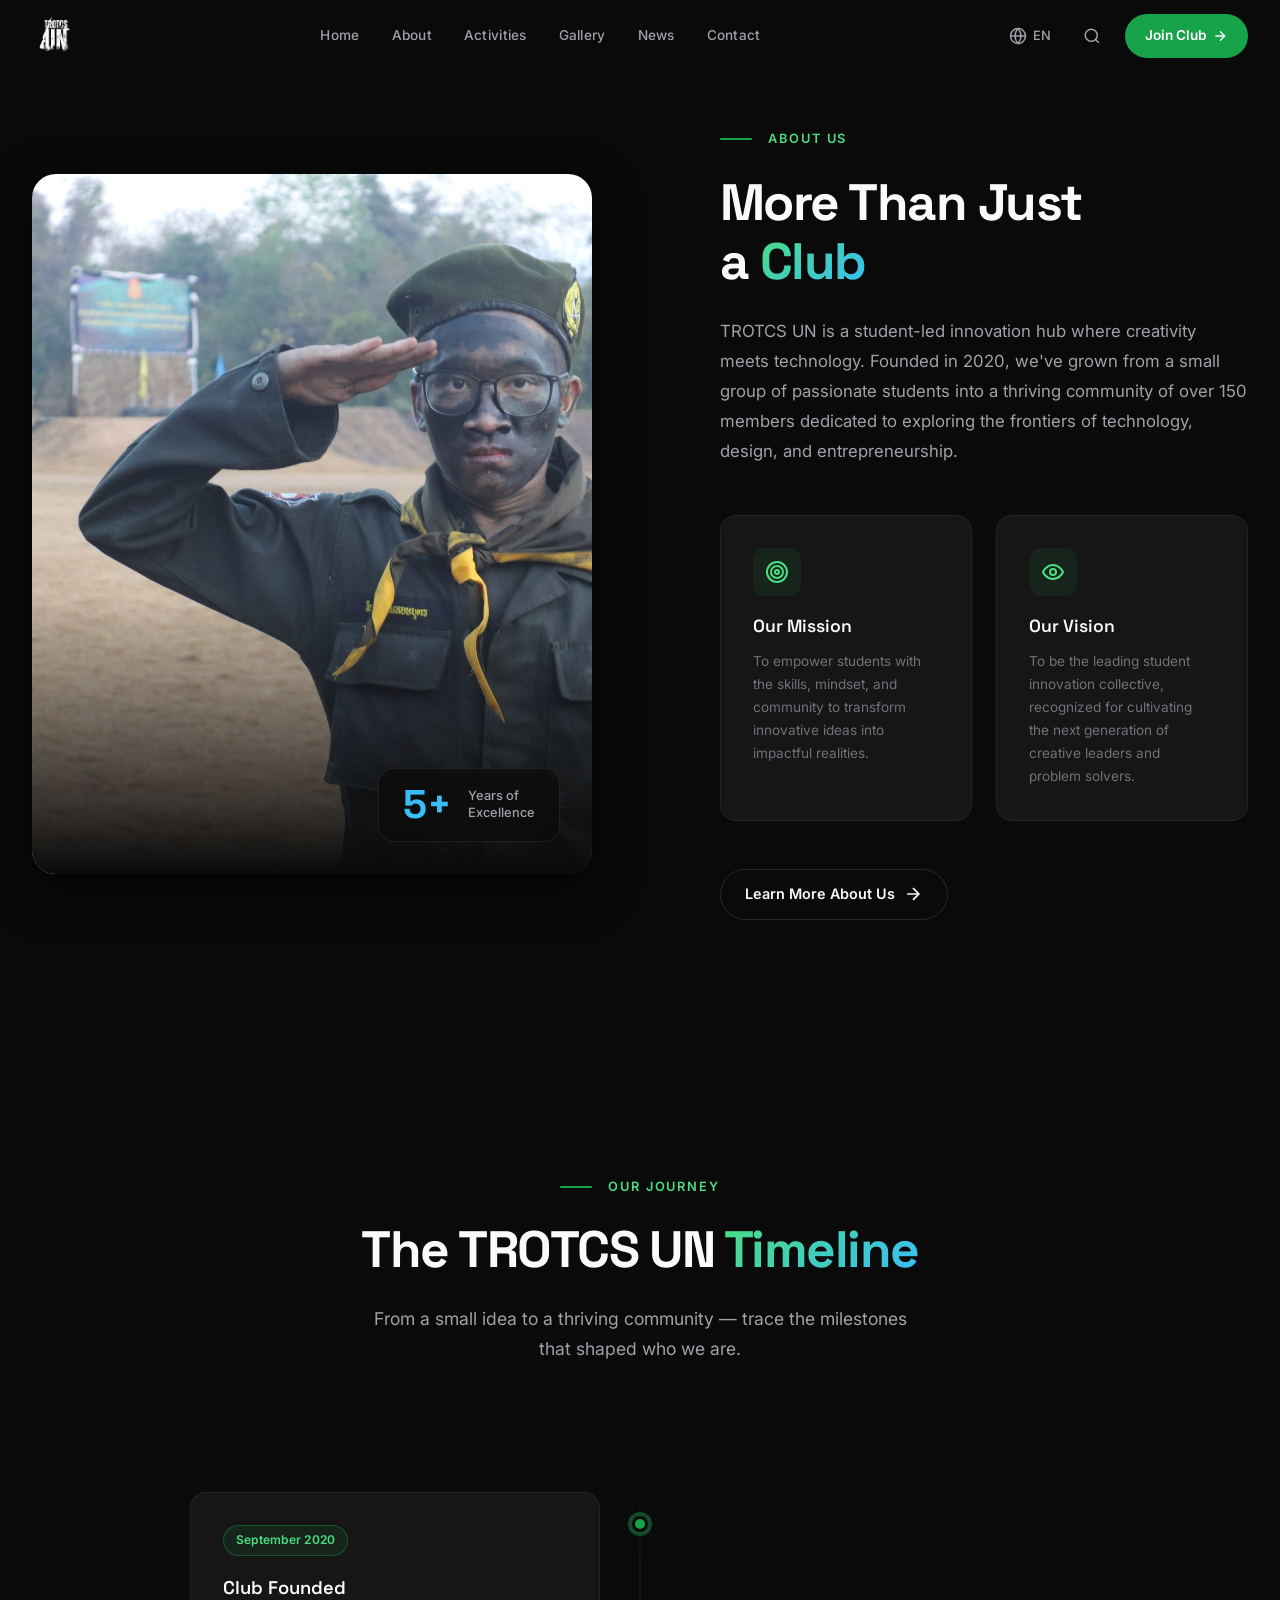
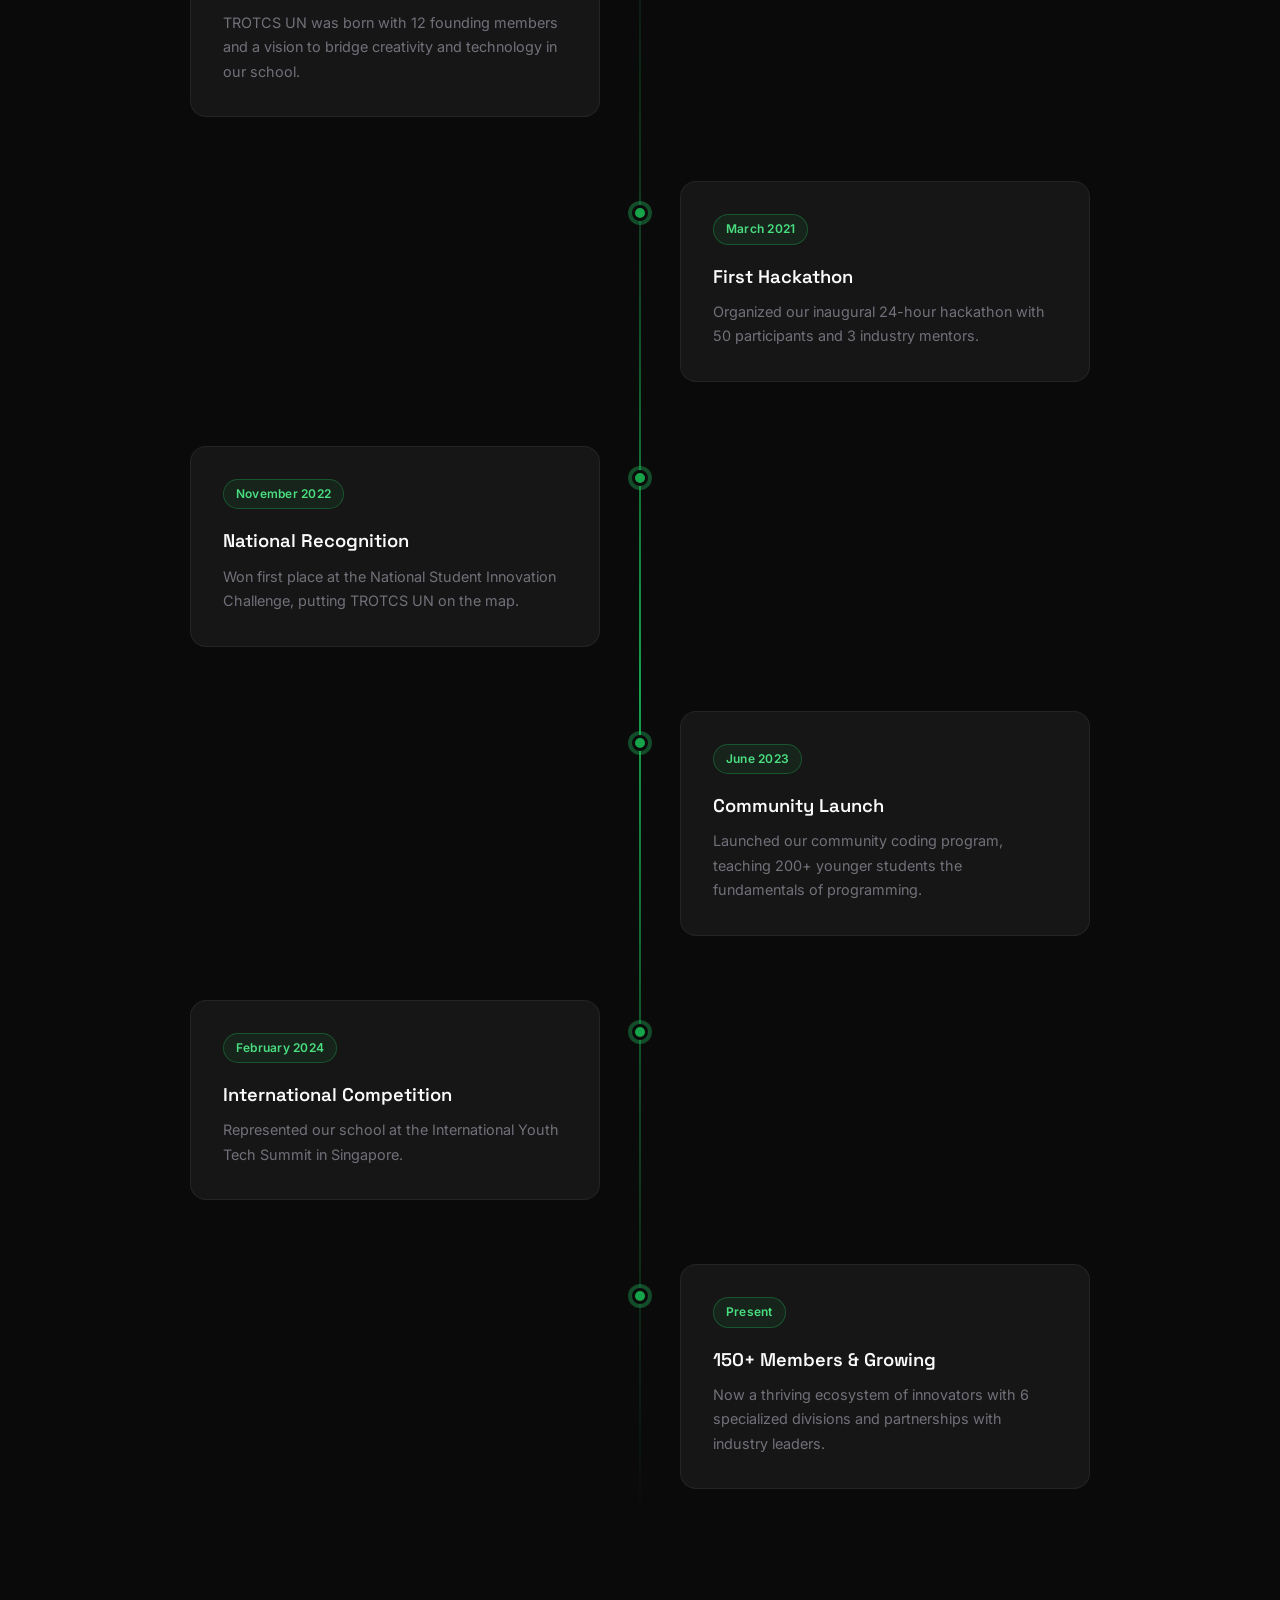
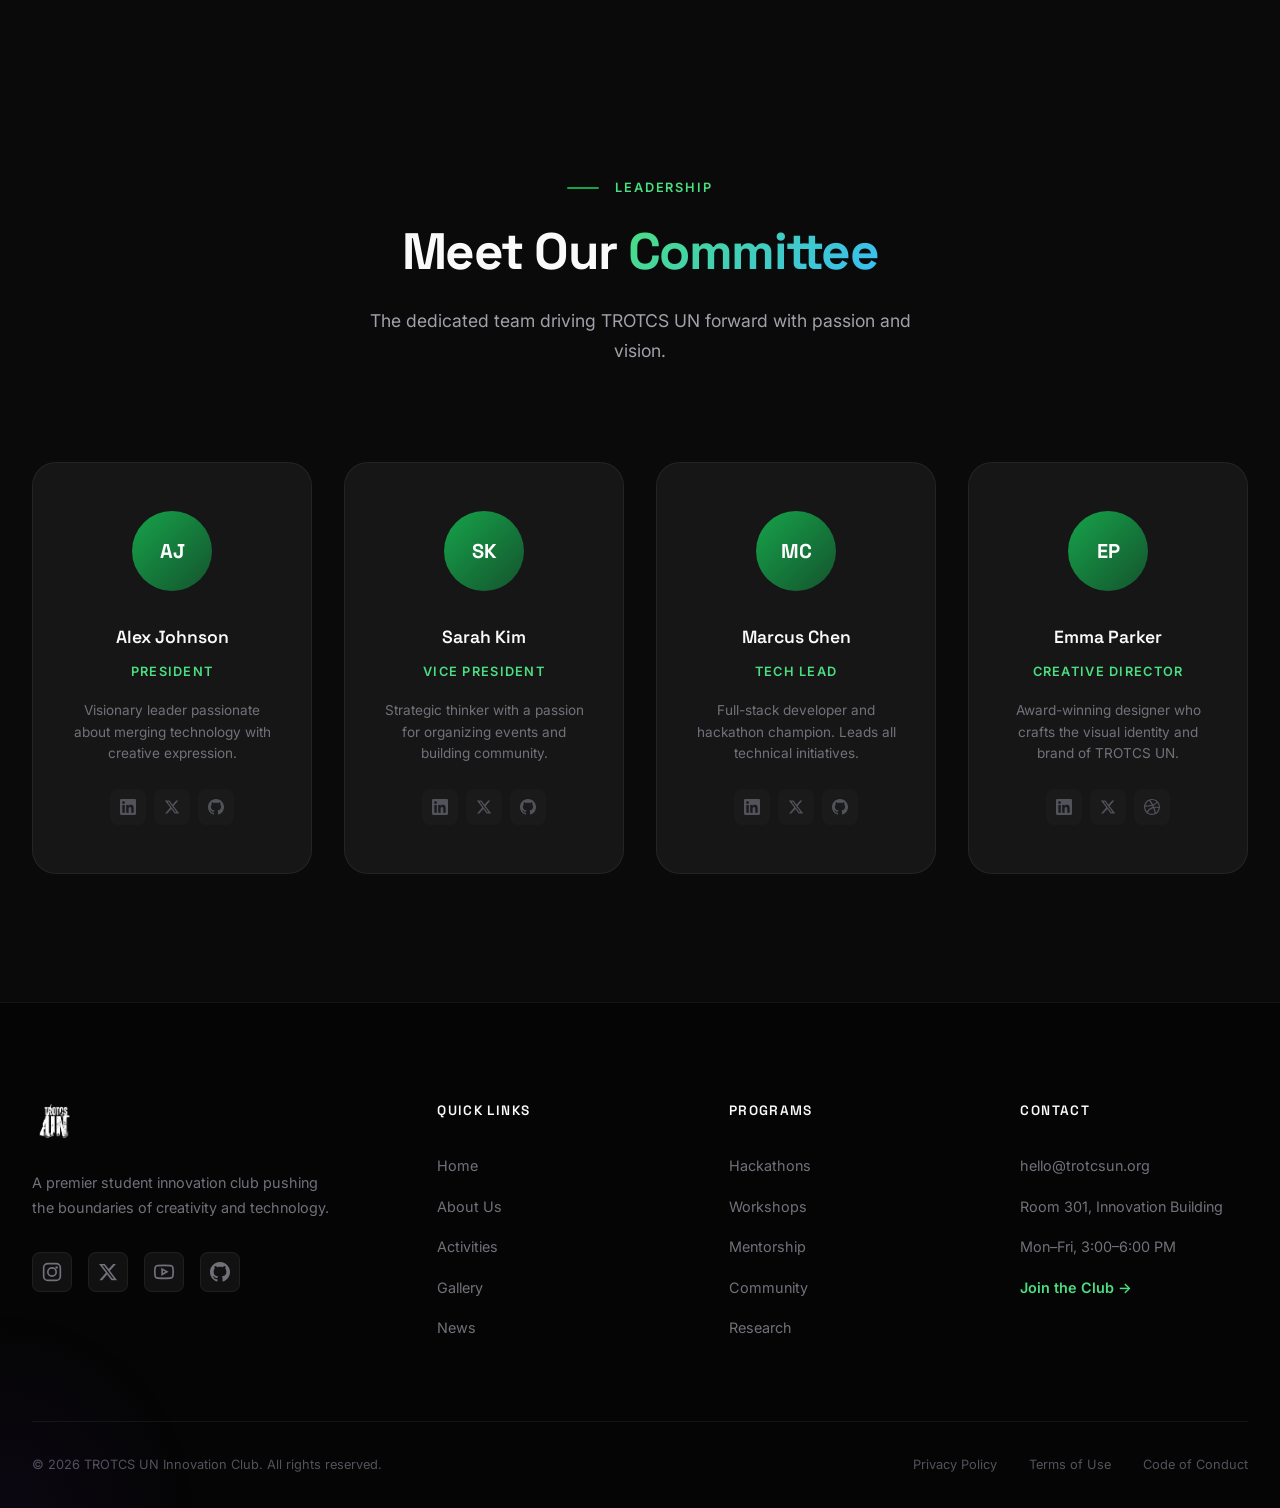
==== commit 44752a53: "Optimize and apply new images from Google Drive" ====
--- a/about.html
+++ b/about.html
@@ -80,7 +80,7 @@
             <div class="about-grid">
                 <div class="about-image" data-animate="fade-right">
                     <div class="about-image-wrapper">
-                        <img src="assets/about_image.png" alt="TROTCS UN Club Team">
+                        <img src="assets/activity_3_opt.jpg" alt="TROTCS UN Club Team">
                         <div class="image-accent"></div>
                     </div>
                     <div class="about-badge">
--- a/styles.css
+++ b/styles.css
@@ -499,7 +499,7 @@
     background:
         linear-gradient(to bottom, rgba(5,5,5,0.55), rgba(5,5,5,0.85) 70%, var(--bg-primary) 100%),
         linear-gradient(90deg, rgba(5,5,5,0.9) 0%, rgba(5,5,5,0.55) 45%, rgba(5,5,5,0.25) 100%),
-        url('assets/hero_artwork.png');
+        url('assets/hero_artwork_opt.jpg');
     background-size: cover;
     background-position: center;
     background-repeat: no-repeat;
@@ -1947,7 +1947,7 @@
         background:
             linear-gradient(to bottom, rgba(5,5,5,0.65), rgba(5,5,5,0.9) 70%, var(--bg-primary) 100%),
             linear-gradient(rgba(5,5,5,0.55), rgba(5,5,5,0.55)),
-            url('assets/hero_artwork.png');
+            url('assets/hero_artwork_opt.jpg');
         background-size: cover;
         background-position: center;
     }
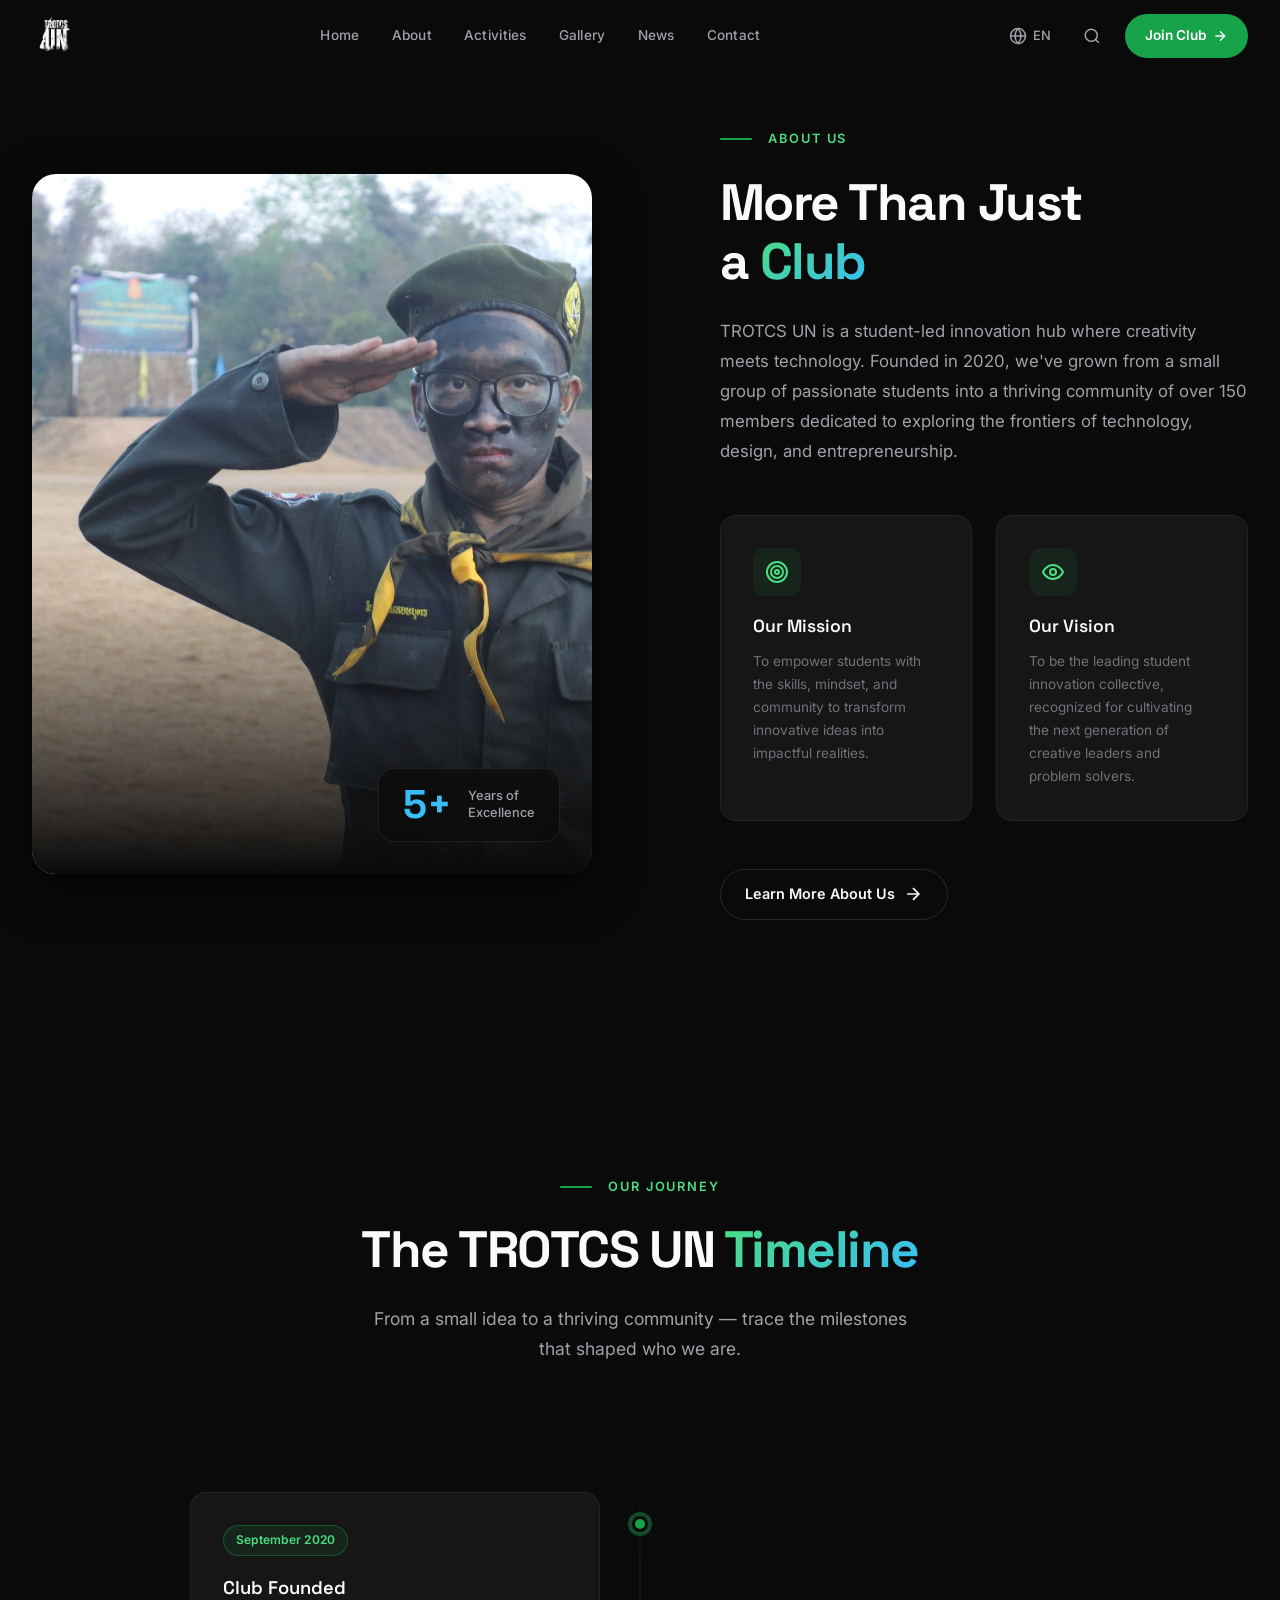
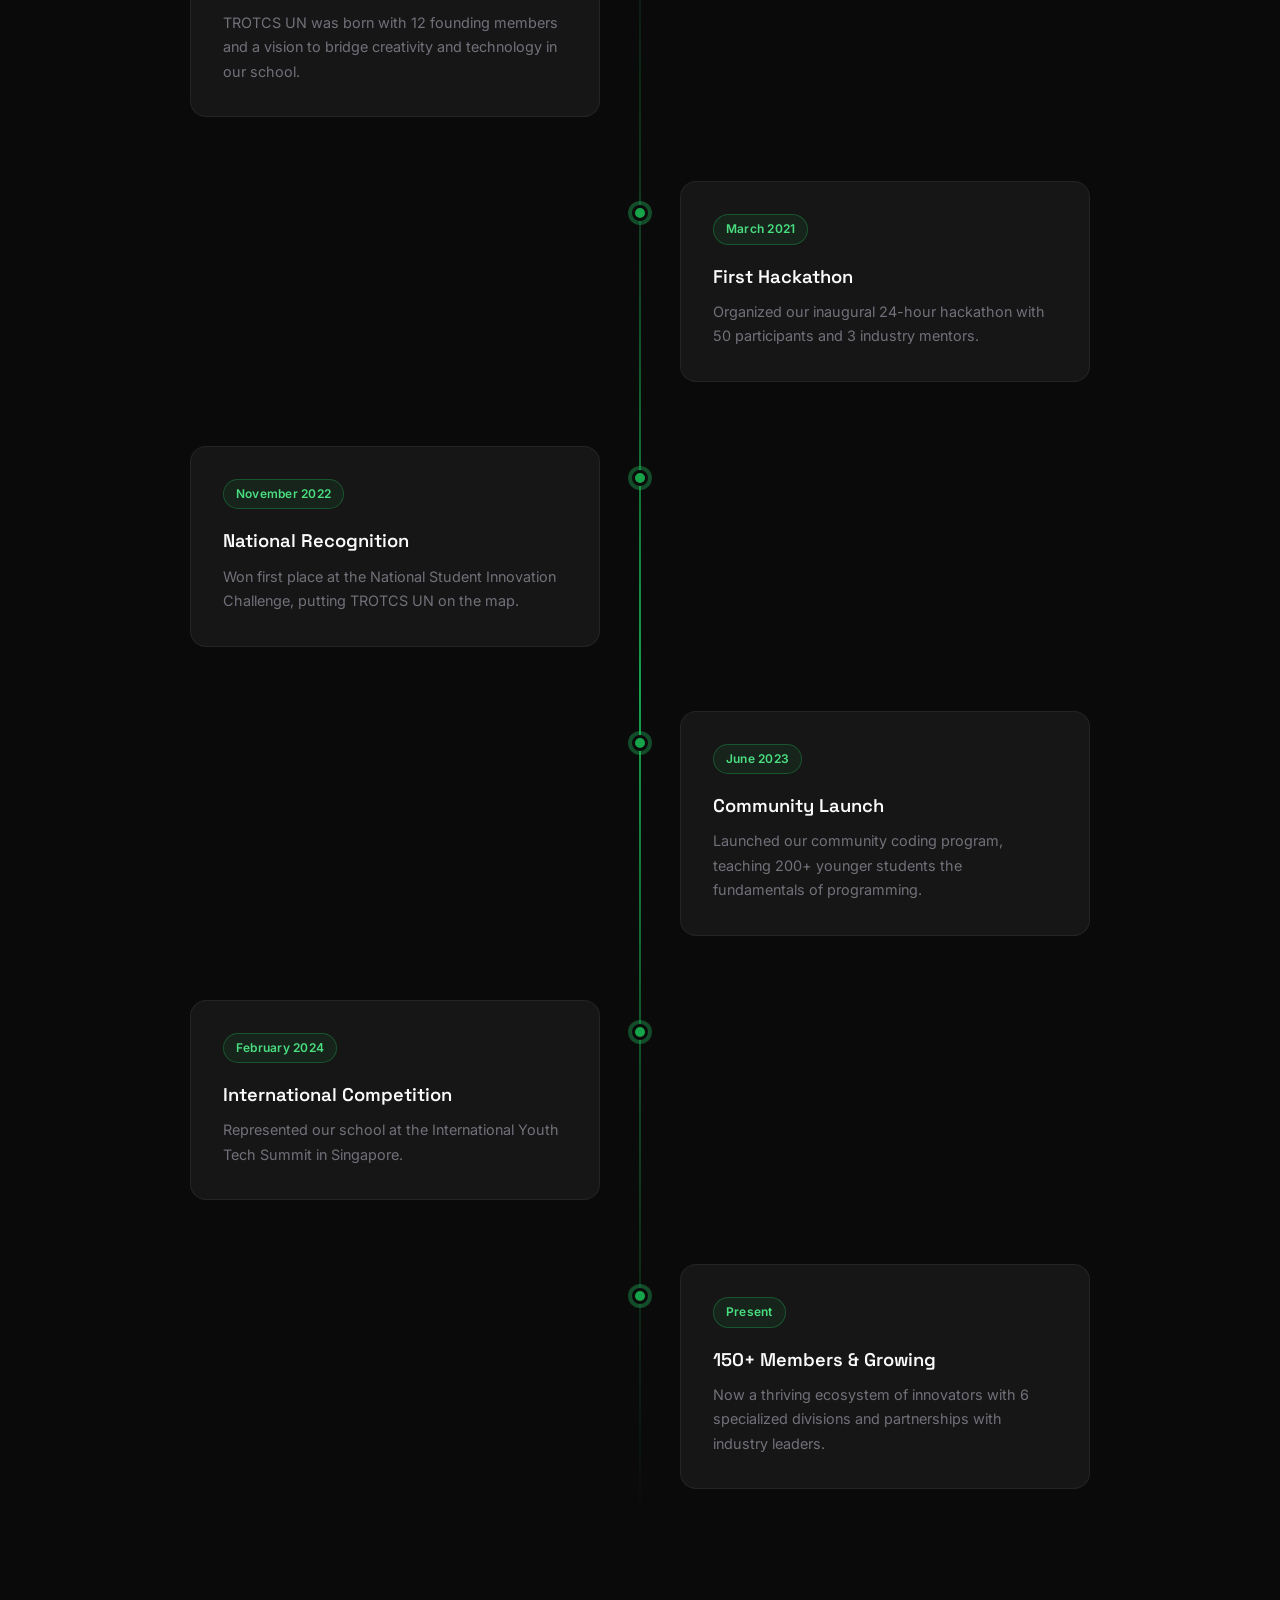
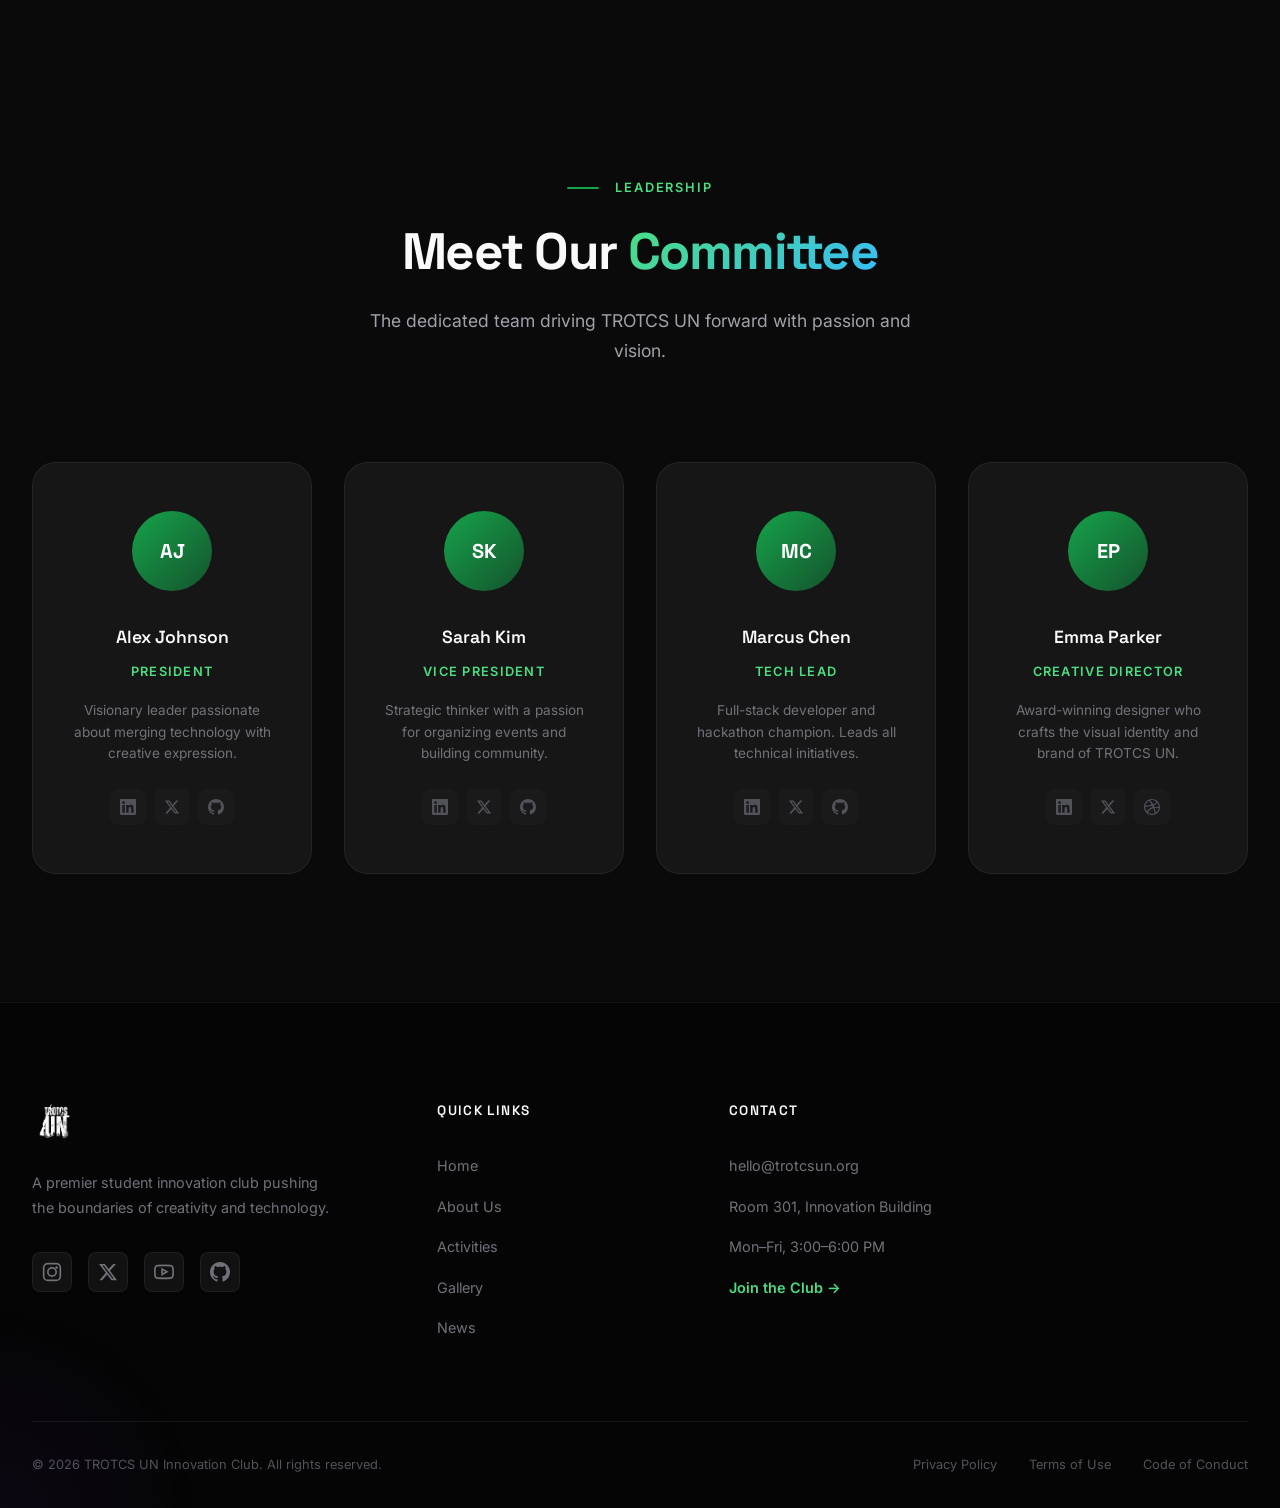
==== commit f73b864e: "Remove Programs column and join trust section" ====
--- a/about.html
+++ b/about.html
@@ -358,14 +358,7 @@
                     <a href="news.html">News</a>
                 </div>
 
-                <div class="footer-column">
-                    <h4>Programs</h4>
-                    <a href="#">Hackathons</a>
-                    <a href="#">Workshops</a>
-                    <a href="#">Mentorship</a>
-                    <a href="#">Community</a>
-                    <a href="#">Research</a>
-                </div>
+
 
                 <div class="footer-column">
                     <h4>Contact</h4>
--- a/styles.css
+++ b/styles.css
@@ -497,11 +497,11 @@
     position: relative;
     overflow: hidden;
     background:
-        linear-gradient(to bottom, rgba(5,5,5,0.55), rgba(5,5,5,0.85) 70%, var(--bg-primary) 100%),
-        linear-gradient(90deg, rgba(5,5,5,0.9) 0%, rgba(5,5,5,0.55) 45%, rgba(5,5,5,0.25) 100%),
+        linear-gradient(to bottom, rgba(5,5,5,0.35), rgba(5,5,5,0.65) 70%, var(--bg-primary) 100%),
+        linear-gradient(90deg, rgba(5,5,5,0.65) 0%, rgba(5,5,5,0.3) 50%, rgba(5,5,5,0.05) 100%),
         url('assets/hero_artwork_opt.jpg');
     background-size: cover;
-    background-position: center;
+    background-position: 30% center;
     background-repeat: no-repeat;
     padding-top: var(--nav-height);
 }
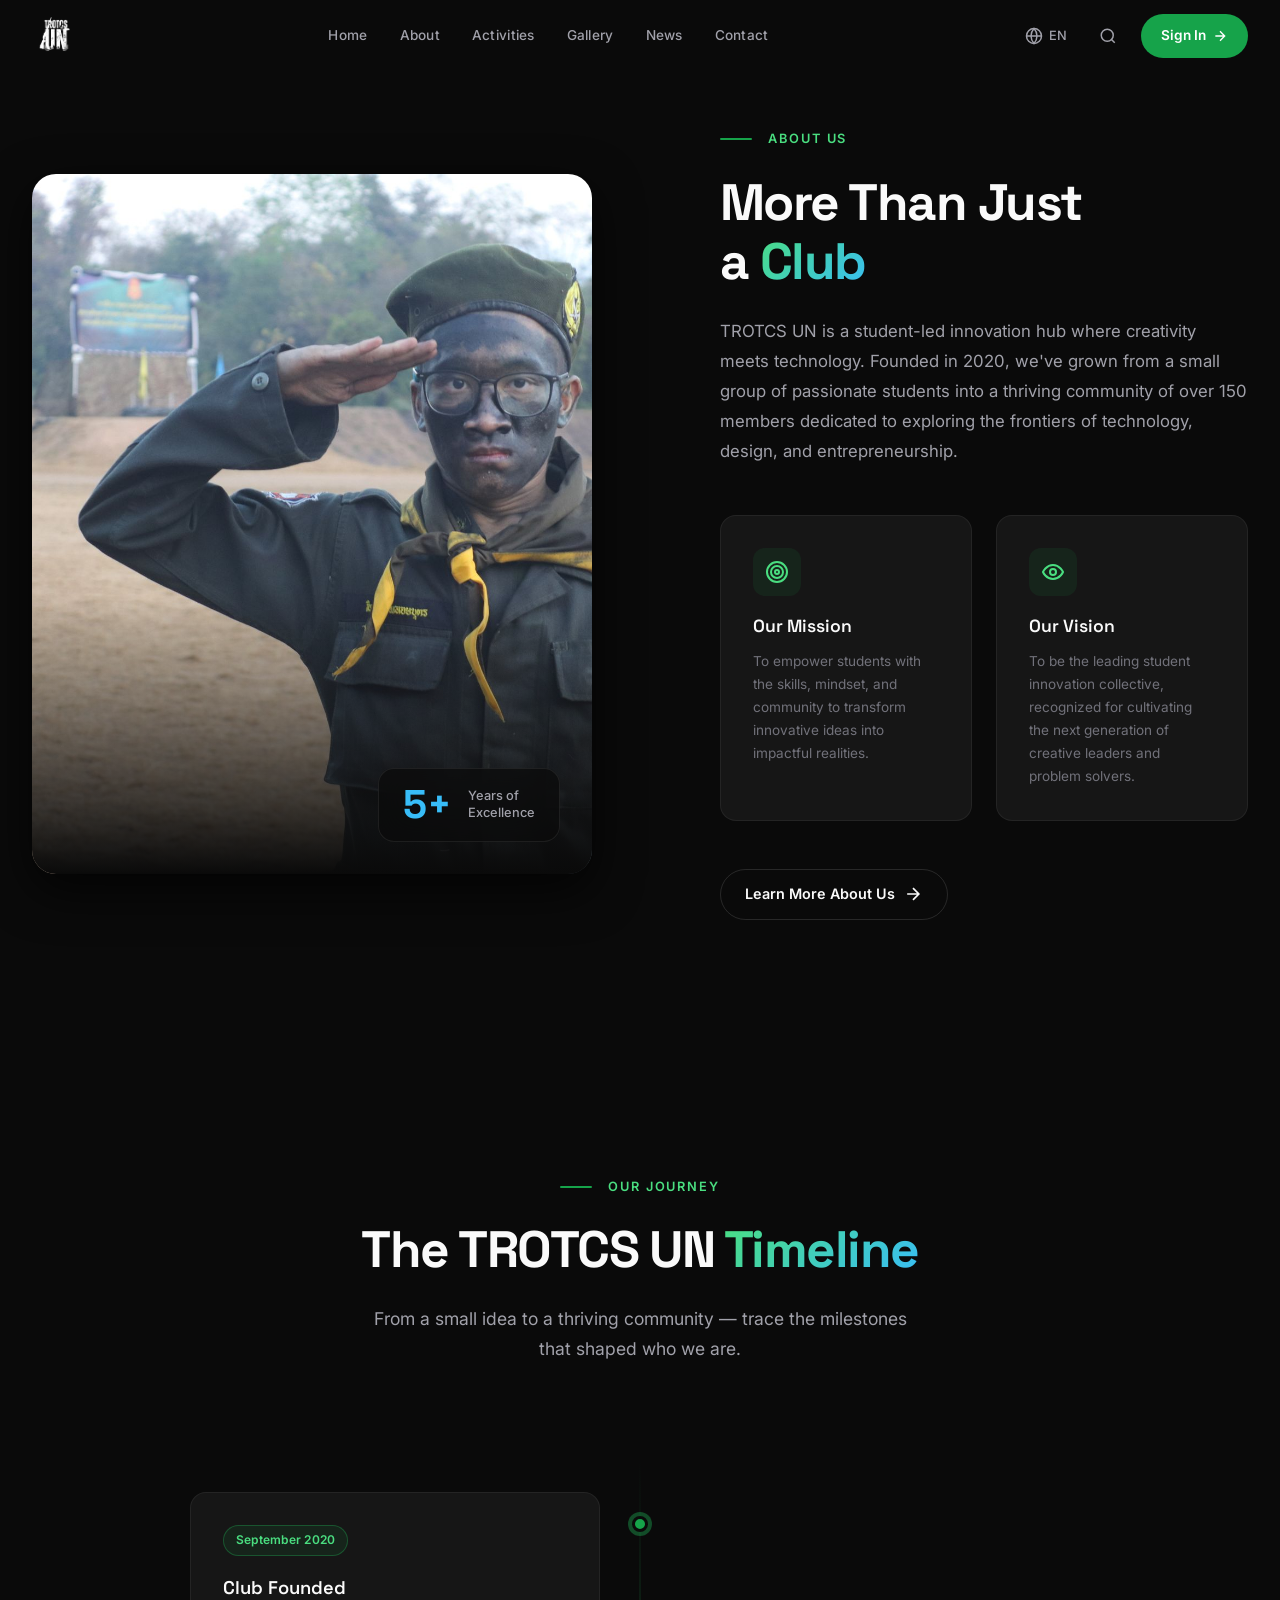
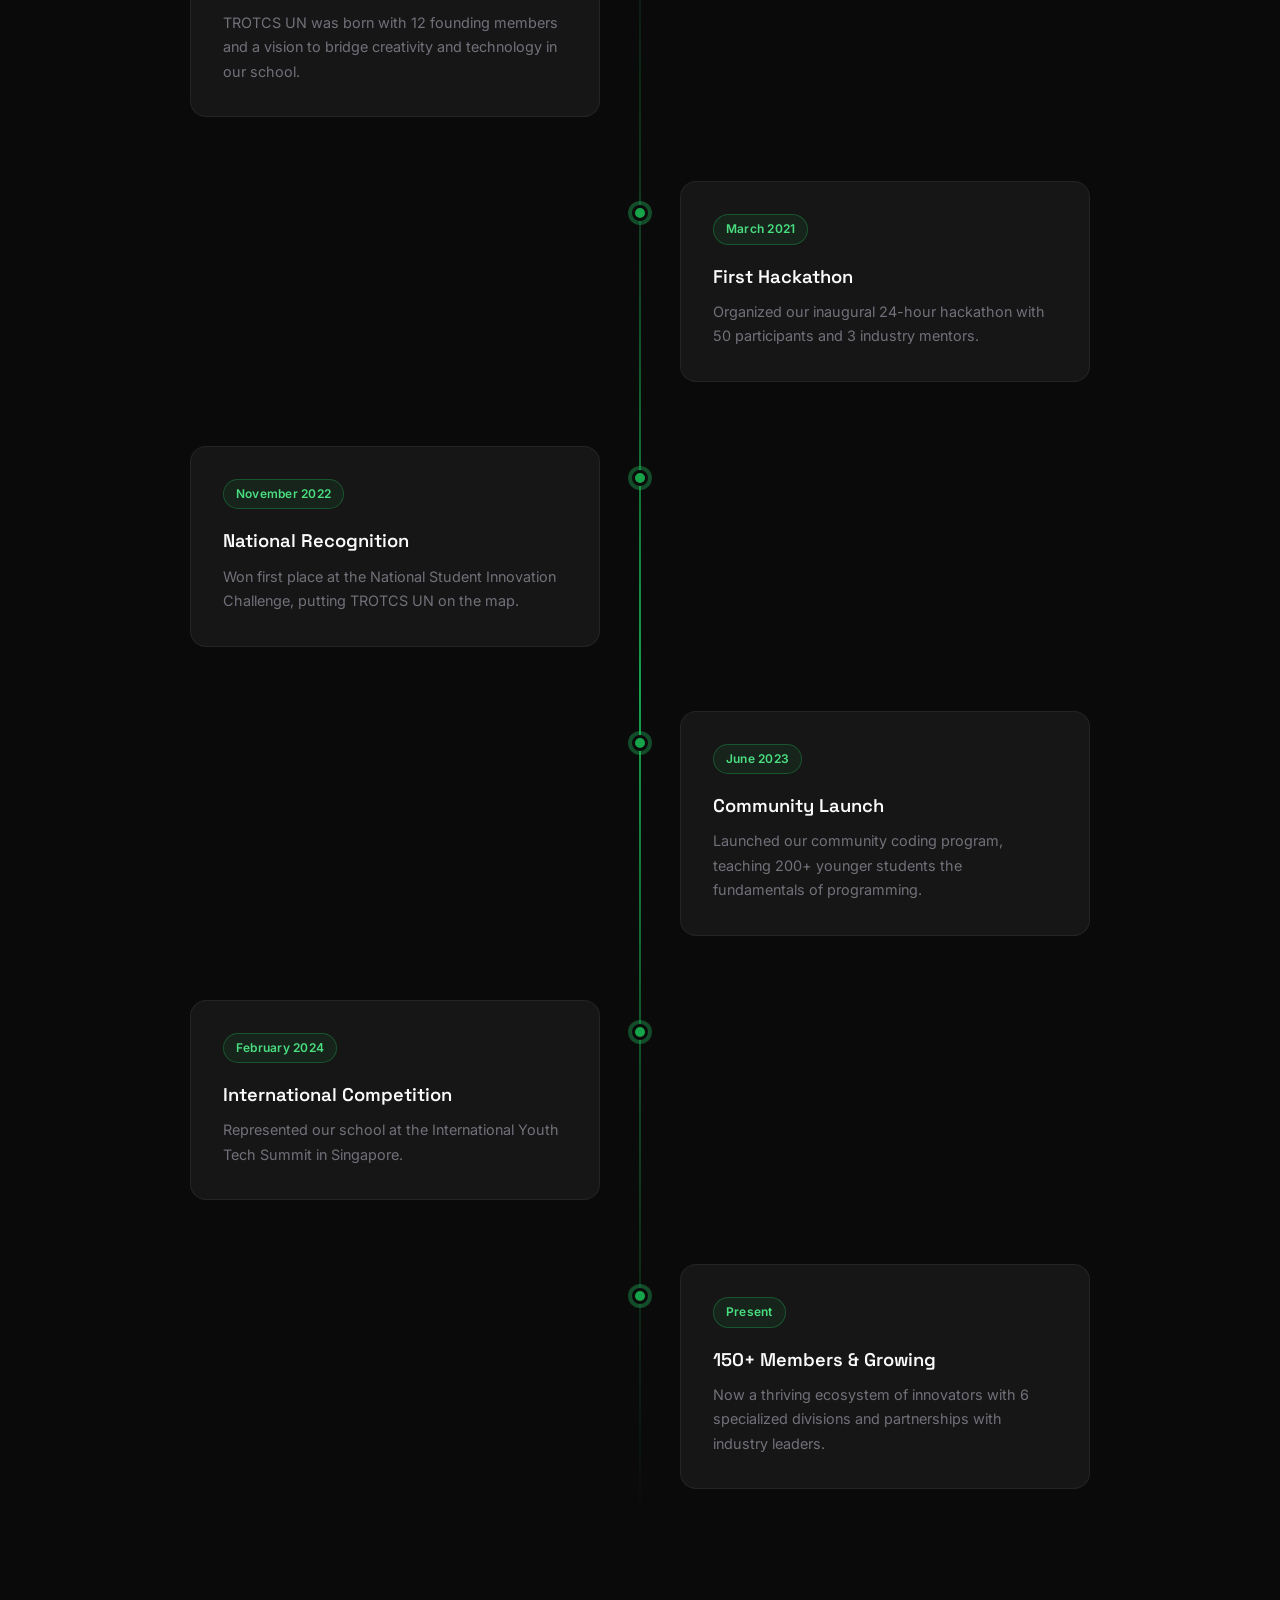
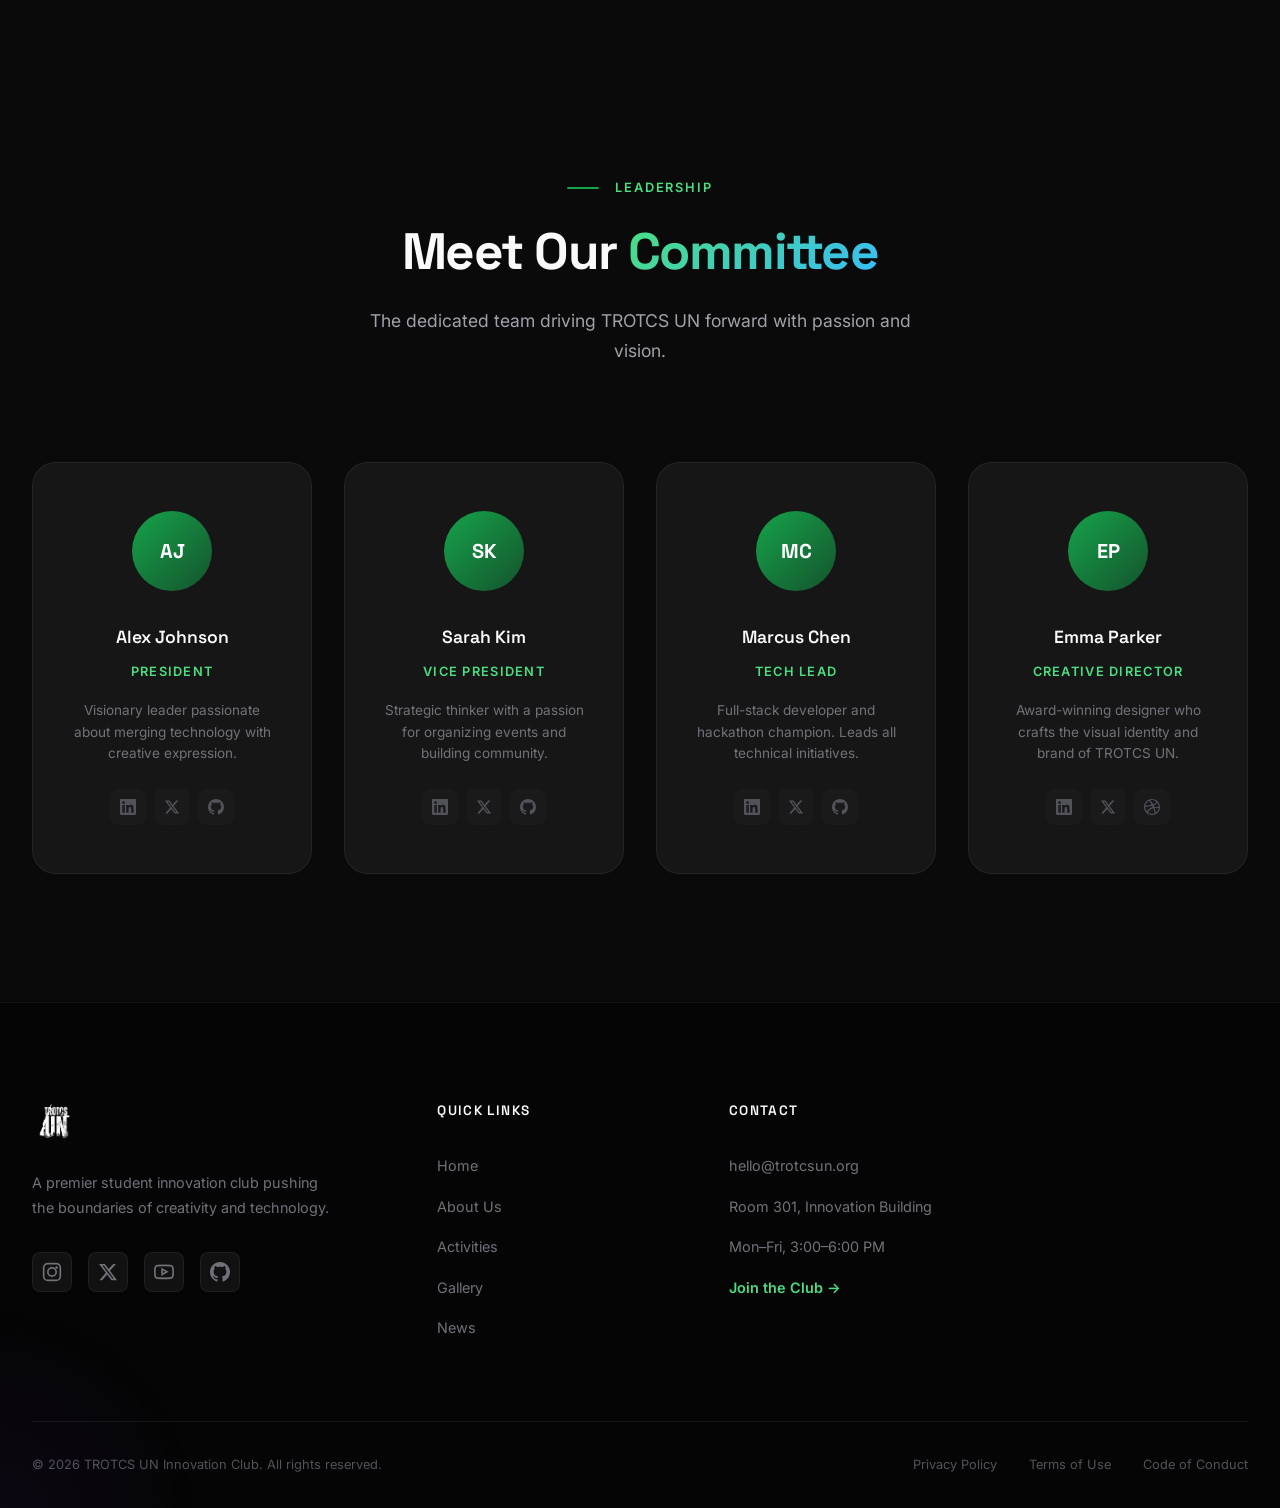
==== commit 33ec3a30: "Add Login and Register pages with glassmorphism design" ====
--- a/about.html
+++ b/about.html
@@ -44,8 +44,8 @@
                         <path d="M21 21l-4.35-4.35"/>
                     </svg>
                 </button>
-                <a href="#join" class="nav-cta">
-                    <span>Join Club</span>
+                <a href="login.html" class="nav-cta">
+                    <span>Sign In</span>
                     <svg width="16" height="16" viewBox="0 0 24 24" fill="none" stroke="currentColor" stroke-width="2">
                         <path d="M5 12h14M12 5l7 7-7 7"/>
                     </svg>
@@ -68,7 +68,7 @@
             <a href="gallery.html" class="mobile-link">Gallery</a>
             <a href="news.html" class="mobile-link">News</a>
             <a href="#contact" class="mobile-link">Contact</a>
-            <a href="#join" class="mobile-link cta">Join Club</a>
+            <a href="login.html" class="mobile-link cta">Join Club</a>
         </div>
     </div>
 
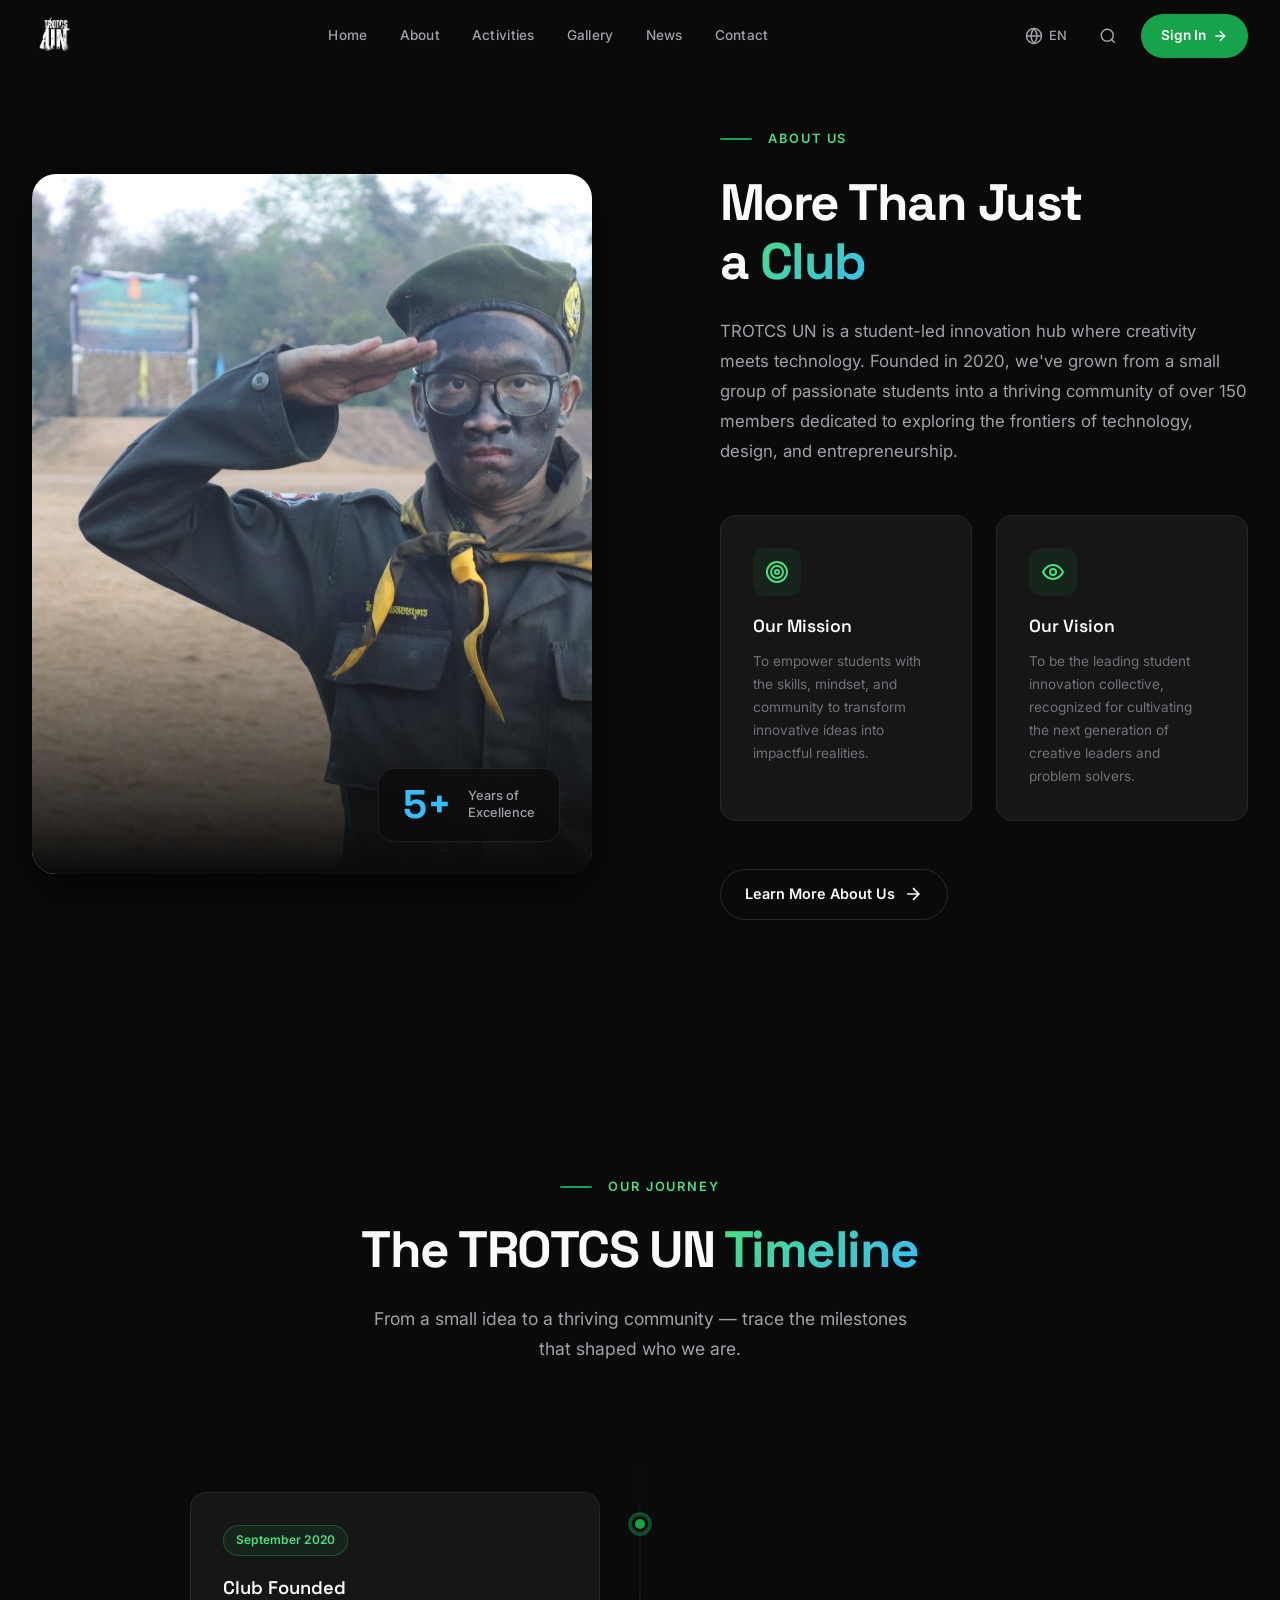
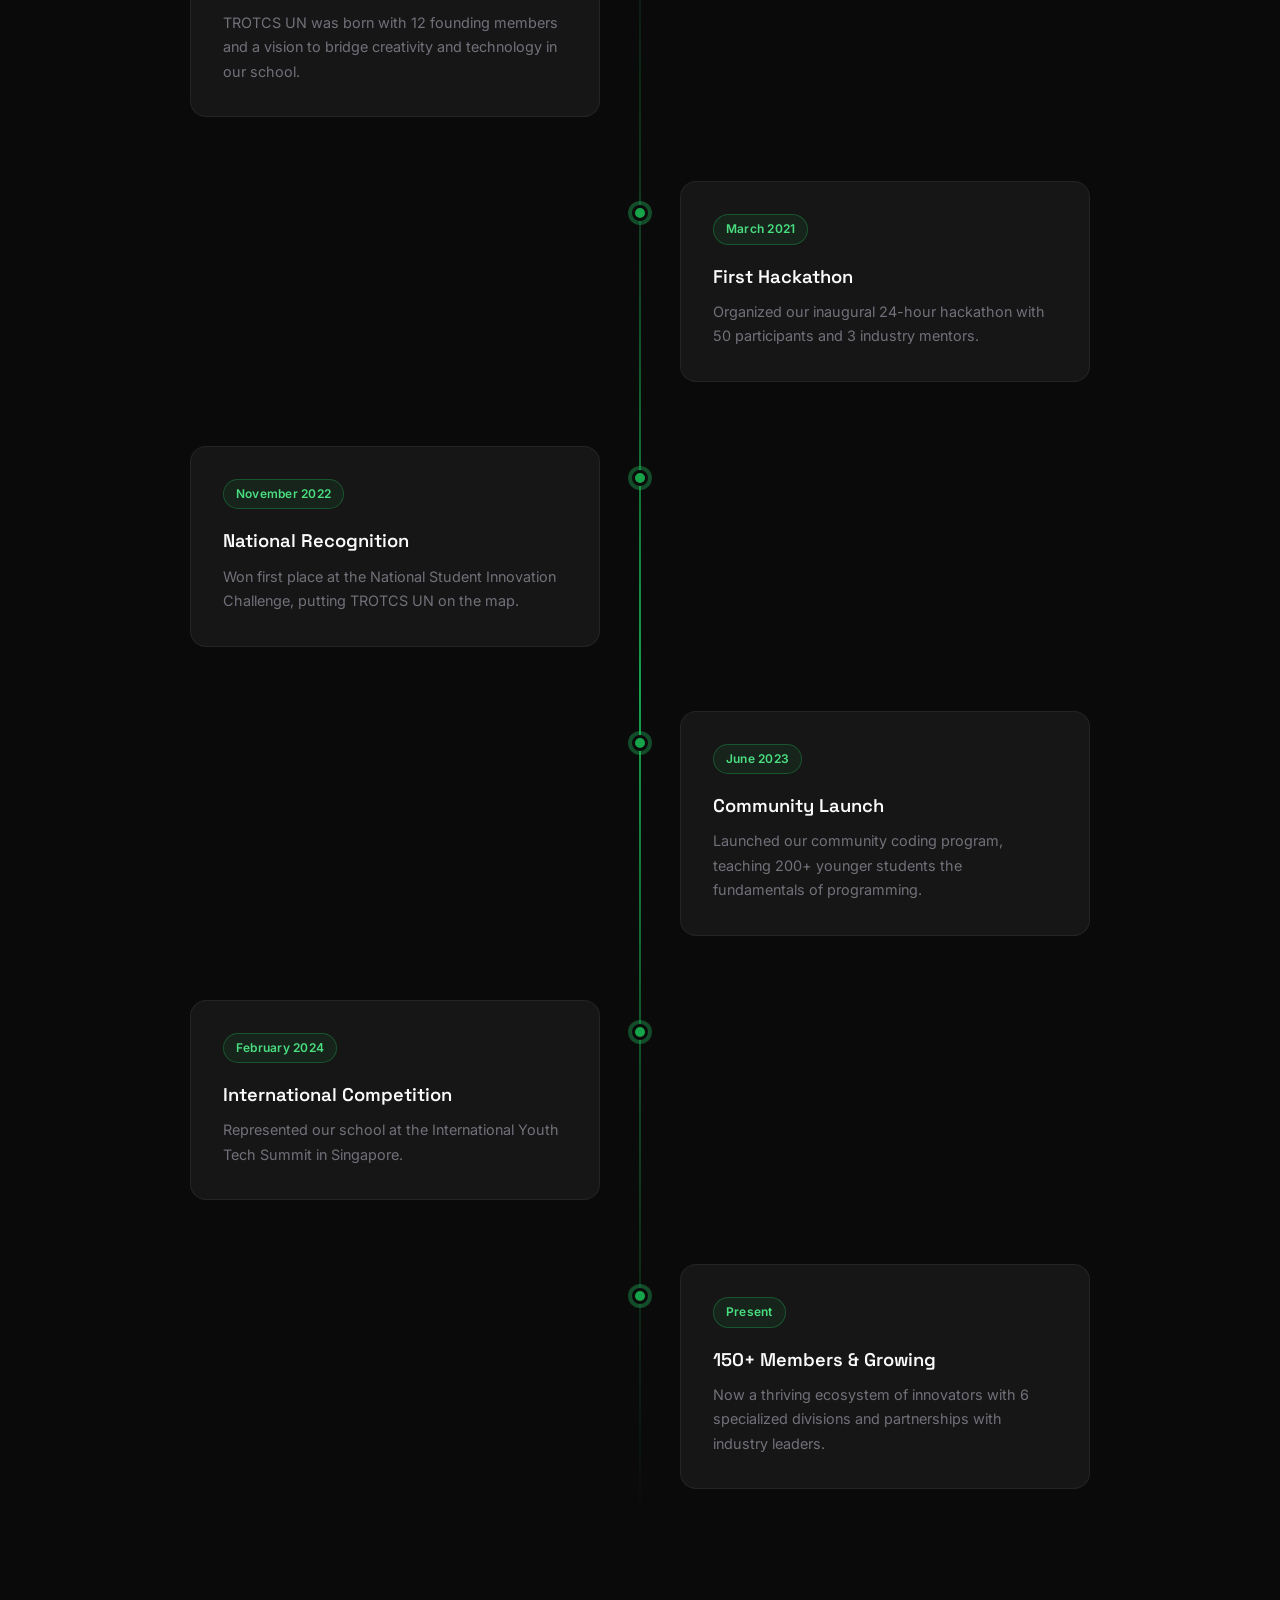
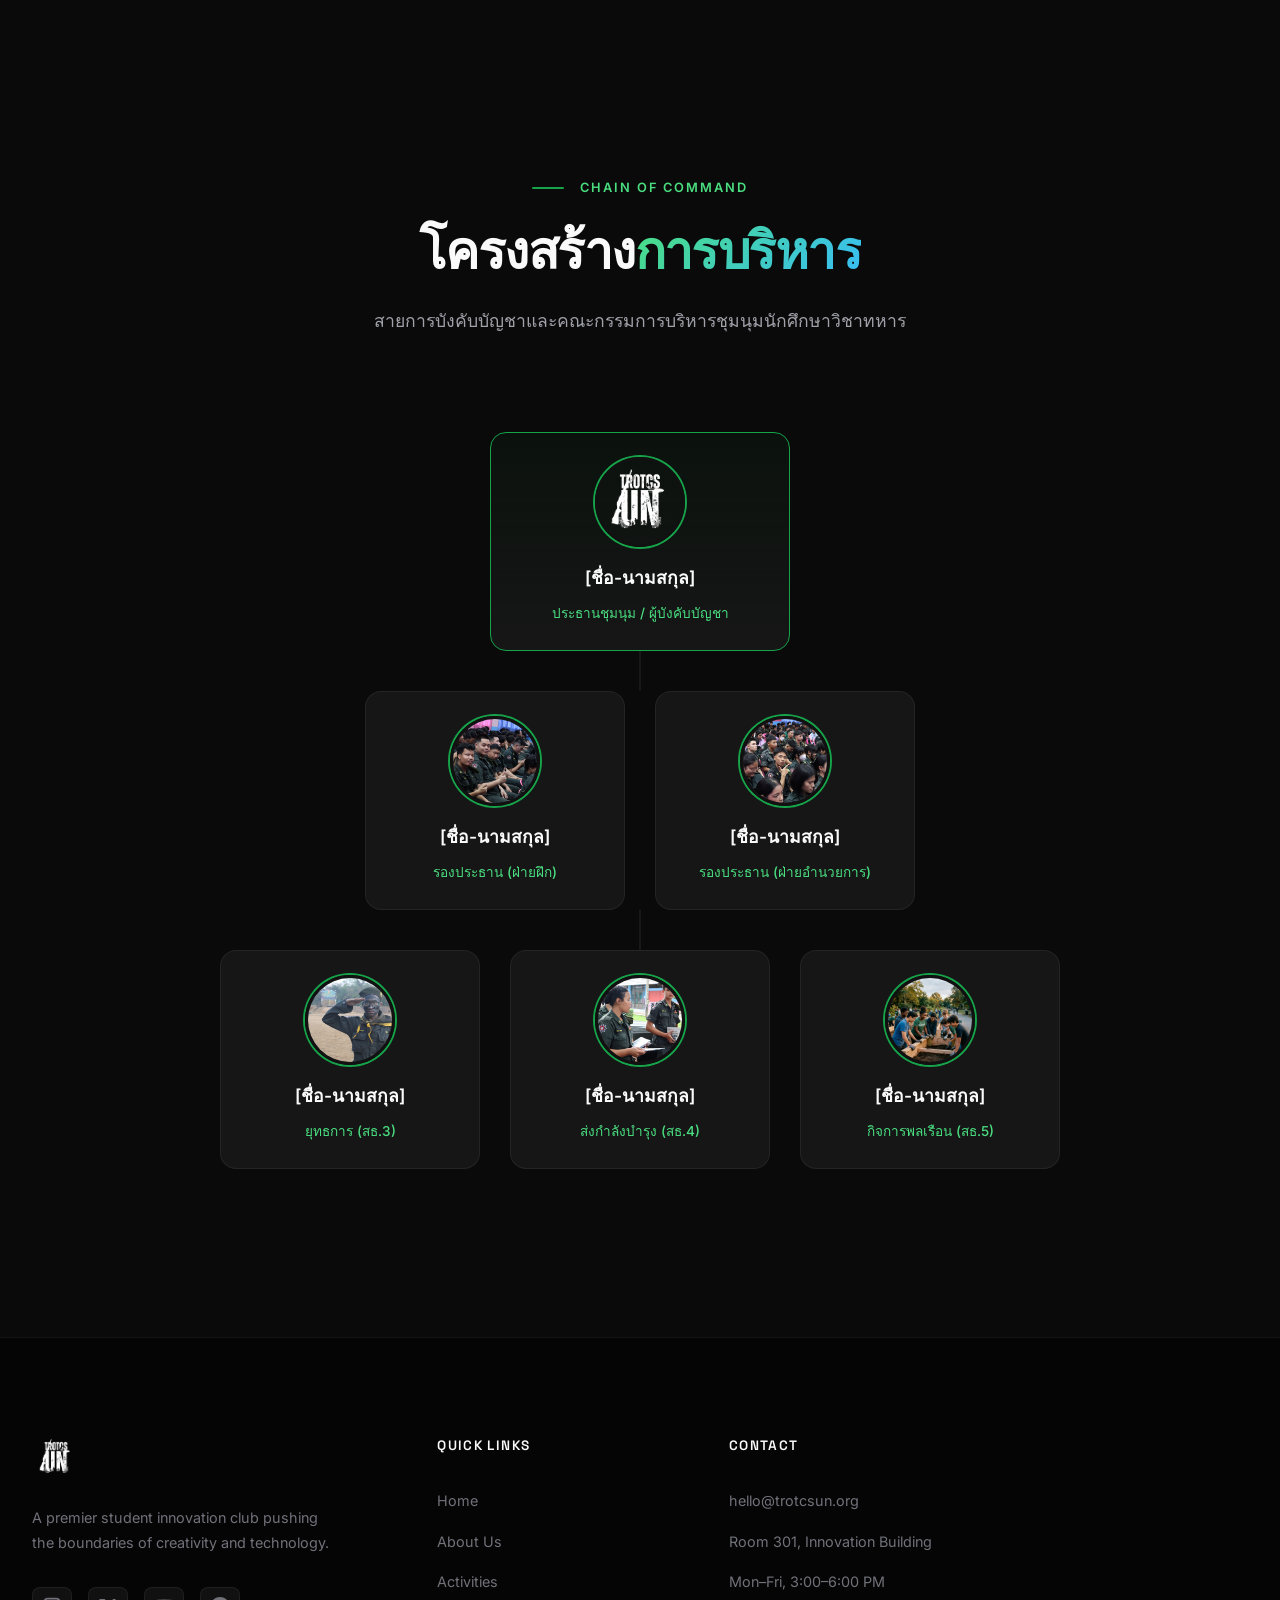
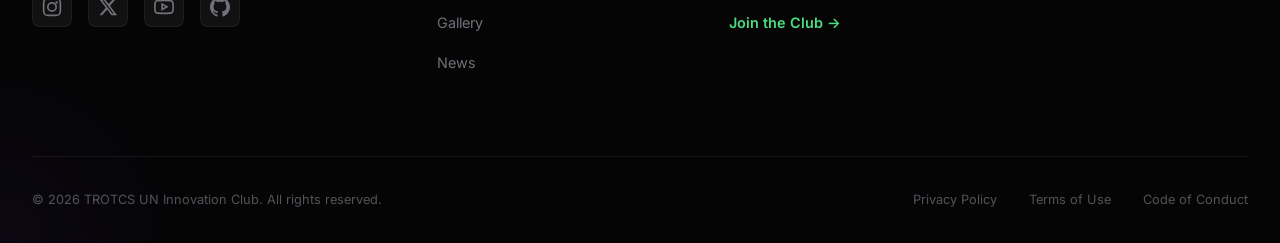
==== commit 9200414b: "Add IG-style feed and Org Chart for ROTC context" ====
--- a/about.html
+++ b/about.html
@@ -221,94 +221,68 @@
             <div class="section-header" data-animate="fade-up">
                 <div class="section-label">
                     <span class="label-line"></span>
-                    <span>Leadership</span>
-                </div>
-                <h2 class="section-title">Meet Our <span class="accent-text">Committee</span></h2>
-                <p class="section-subtitle">The dedicated team driving TROTCS UN forward with passion and vision.</p>
-            </div>
-
-            <div class="committee-grid">
-                <div class="member-card" data-animate="fade-up" data-delay="0">
-                    <div class="member-avatar">
-                        <div class="avatar-placeholder">AJ</div>
-                        <div class="avatar-ring"></div>
-                    </div>
-                    <h3 class="member-name">Alex Johnson</h3>
-                    <span class="member-position">President</span>
-                    <p class="member-bio">Visionary leader passionate about merging technology with creative expression.</p>
-                    <div class="member-socials">
-                        <a href="#" class="social-link" aria-label="LinkedIn">
-                            <svg width="16" height="16" viewBox="0 0 24 24" fill="currentColor"><path d="M20.447 20.452h-3.554v-5.569c0-1.328-.027-3.037-1.852-3.037-1.853 0-2.136 1.445-2.136 2.939v5.667H9.351V9h3.414v1.561h.046c.477-.9 1.637-1.85 3.37-1.85 3.601 0 4.267 2.37 4.267 5.455v6.286zM5.337 7.433c-1.144 0-2.063-.926-2.063-2.065 0-1.138.92-2.063 2.063-2.063 1.14 0 2.064.925 2.064 2.063 0 1.139-.925 2.065-2.064 2.065zm1.782 13.019H3.555V9h3.564v11.452zM22.225 0H1.771C.792 0 0 .774 0 1.729v20.542C0 23.227.792 24 1.771 24h20.451C23.2 24 24 23.227 24 22.271V1.729C24 .774 23.2 0 22.222 0h.003z"/></svg>
-                        </a>
-                        <a href="#" class="social-link" aria-label="Twitter">
-                            <svg width="16" height="16" viewBox="0 0 24 24" fill="currentColor"><path d="M18.244 2.25h3.308l-7.227 8.26 8.502 11.24H16.17l-5.214-6.817L4.99 21.75H1.68l7.73-8.835L1.254 2.25H8.08l4.713 6.231zm-1.161 17.52h1.833L7.084 4.126H5.117z"/></svg>
-                        </a>
-                        <a href="#" class="social-link" aria-label="GitHub">
-                            <svg width="16" height="16" viewBox="0 0 24 24" fill="currentColor"><path d="M12 0c-6.626 0-12 5.373-12 12 0 5.302 3.438 9.8 8.207 11.387.599.111.793-.261.793-.577v-2.234c-3.338.726-4.033-1.416-4.033-1.416-.546-1.387-1.333-1.756-1.333-1.756-1.089-.745.083-.729.083-.729 1.205.084 1.839 1.237 1.839 1.237 1.07 1.834 2.807 1.304 3.492.997.107-.775.418-1.305.762-1.604-2.665-.305-5.467-1.334-5.467-5.931 0-1.311.469-2.381 1.236-3.221-.124-.303-.535-1.524.117-3.176 0 0 1.008-.322 3.301 1.23.957-.266 1.983-.399 3.003-.404 1.02.005 2.047.138 3.006.404 2.291-1.552 3.297-1.23 3.297-1.23.653 1.653.242 2.874.118 3.176.77.84 1.235 1.911 1.235 3.221 0 4.609-2.807 5.624-5.479 5.921.43.372.823 1.102.823 2.222v3.293c0 .319.192.694.801.576 4.765-1.589 8.199-6.086 8.199-11.386 0-6.627-5.373-12-12-12z"/></svg>
-                        </a>
-                    </div>
-                </div>
-
-                <div class="member-card" data-animate="fade-up" data-delay="100">
-                    <div class="member-avatar">
-                        <div class="avatar-placeholder">SK</div>
-                        <div class="avatar-ring"></div>
-                    </div>
-                    <h3 class="member-name">Sarah Kim</h3>
-                    <span class="member-position">Vice President</span>
-                    <p class="member-bio">Strategic thinker with a passion for organizing events and building community.</p>
-                    <div class="member-socials">
-                        <a href="#" class="social-link" aria-label="LinkedIn">
-                            <svg width="16" height="16" viewBox="0 0 24 24" fill="currentColor"><path d="M20.447 20.452h-3.554v-5.569c0-1.328-.027-3.037-1.852-3.037-1.853 0-2.136 1.445-2.136 2.939v5.667H9.351V9h3.414v1.561h.046c.477-.9 1.637-1.85 3.37-1.85 3.601 0 4.267 2.37 4.267 5.455v6.286zM5.337 7.433c-1.144 0-2.063-.926-2.063-2.065 0-1.138.92-2.063 2.063-2.063 1.14 0 2.064.925 2.064 2.063 0 1.139-.925 2.065-2.064 2.065zm1.782 13.019H3.555V9h3.564v11.452zM22.225 0H1.771C.792 0 0 .774 0 1.729v20.542C0 23.227.792 24 1.771 24h20.451C23.2 24 24 23.227 24 22.271V1.729C24 .774 23.2 0 22.222 0h.003z"/></svg>
-                        </a>
-                        <a href="#" class="social-link" aria-label="Twitter">
-                            <svg width="16" height="16" viewBox="0 0 24 24" fill="currentColor"><path d="M18.244 2.25h3.308l-7.227 8.26 8.502 11.24H16.17l-5.214-6.817L4.99 21.75H1.68l7.73-8.835L1.254 2.25H8.08l4.713 6.231zm-1.161 17.52h1.833L7.084 4.126H5.117z"/></svg>
-                        </a>
-                        <a href="#" class="social-link" aria-label="GitHub">
-                            <svg width="16" height="16" viewBox="0 0 24 24" fill="currentColor"><path d="M12 0c-6.626 0-12 5.373-12 12 0 5.302 3.438 9.8 8.207 11.387.599.111.793-.261.793-.577v-2.234c-3.338.726-4.033-1.416-4.033-1.416-.546-1.387-1.333-1.756-1.333-1.756-1.089-.745.083-.729.083-.729 1.205.084 1.839 1.237 1.839 1.237 1.07 1.834 2.807 1.304 3.492.997.107-.775.418-1.305.762-1.604-2.665-.305-5.467-1.334-5.467-5.931 0-1.311.469-2.381 1.236-3.221-.124-.303-.535-1.524.117-3.176 0 0 1.008-.322 3.301 1.23.957-.266 1.983-.399 3.003-.404 1.02.005 2.047.138 3.006.404 2.291-1.552 3.297-1.23 3.297-1.23.653 1.653.242 2.874.118 3.176.77.84 1.235 1.911 1.235 3.221 0 4.609-2.807 5.624-5.479 5.921.43.372.823 1.102.823 2.222v3.293c0 .319.192.694.801.576 4.765-1.589 8.199-6.086 8.199-11.386 0-6.627-5.373-12-12-12z"/></svg>
-                        </a>
-                    </div>
-                </div>
-
-                <div class="member-card" data-animate="fade-up" data-delay="200">
-                    <div class="member-avatar">
-                        <div class="avatar-placeholder">MC</div>
-                        <div class="avatar-ring"></div>
-                    </div>
-                    <h3 class="member-name">Marcus Chen</h3>
-                    <span class="member-position">Tech Lead</span>
-                    <p class="member-bio">Full-stack developer and hackathon champion. Leads all technical initiatives.</p>
-                    <div class="member-socials">
-                        <a href="#" class="social-link" aria-label="LinkedIn">
-                            <svg width="16" height="16" viewBox="0 0 24 24" fill="currentColor"><path d="M20.447 20.452h-3.554v-5.569c0-1.328-.027-3.037-1.852-3.037-1.853 0-2.136 1.445-2.136 2.939v5.667H9.351V9h3.414v1.561h.046c.477-.9 1.637-1.85 3.37-1.85 3.601 0 4.267 2.37 4.267 5.455v6.286zM5.337 7.433c-1.144 0-2.063-.926-2.063-2.065 0-1.138.92-2.063 2.063-2.063 1.14 0 2.064.925 2.064 2.063 0 1.139-.925 2.065-2.064 2.065zm1.782 13.019H3.555V9h3.564v11.452zM22.225 0H1.771C.792 0 0 .774 0 1.729v20.542C0 23.227.792 24 1.771 24h20.451C23.2 24 24 23.227 24 22.271V1.729C24 .774 23.2 0 22.222 0h.003z"/></svg>
-                        </a>
-                        <a href="#" class="social-link" aria-label="Twitter">
-                            <svg width="16" height="16" viewBox="0 0 24 24" fill="currentColor"><path d="M18.244 2.25h3.308l-7.227 8.26 8.502 11.24H16.17l-5.214-6.817L4.99 21.75H1.68l7.73-8.835L1.254 2.25H8.08l4.713 6.231zm-1.161 17.52h1.833L7.084 4.126H5.117z"/></svg>
-                        </a>
-                        <a href="#" class="social-link" aria-label="GitHub">
-                            <svg width="16" height="16" viewBox="0 0 24 24" fill="currentColor"><path d="M12 0c-6.626 0-12 5.373-12 12 0 5.302 3.438 9.8 8.207 11.387.599.111.793-.261.793-.577v-2.234c-3.338.726-4.033-1.416-4.033-1.416-.546-1.387-1.333-1.756-1.333-1.756-1.089-.745.083-.729.083-.729 1.205.084 1.839 1.237 1.839 1.237 1.07 1.834 2.807 1.304 3.492.997.107-.775.418-1.305.762-1.604-2.665-.305-5.467-1.334-5.467-5.931 0-1.311.469-2.381 1.236-3.221-.124-.303-.535-1.524.117-3.176 0 0 1.008-.322 3.301 1.23.957-.266 1.983-.399 3.003-.404 1.02.005 2.047.138 3.006.404 2.291-1.552 3.297-1.23 3.297-1.23.653 1.653.242 2.874.118 3.176.77.84 1.235 1.911 1.235 3.221 0 4.609-2.807 5.624-5.479 5.921.43.372.823 1.102.823 2.222v3.293c0 .319.192.694.801.576 4.765-1.589 8.199-6.086 8.199-11.386 0-6.627-5.373-12-12-12z"/></svg>
-                        </a>
-                    </div>
-                </div>
-
-                <div class="member-card" data-animate="fade-up" data-delay="300">
-                    <div class="member-avatar">
-                        <div class="avatar-placeholder">EP</div>
-                        <div class="avatar-ring"></div>
-                    </div>
-                    <h3 class="member-name">Emma Parker</h3>
-                    <span class="member-position">Creative Director</span>
-                    <p class="member-bio">Award-winning designer who crafts the visual identity and brand of TROTCS UN.</p>
-                    <div class="member-socials">
-                        <a href="#" class="social-link" aria-label="LinkedIn">
-                            <svg width="16" height="16" viewBox="0 0 24 24" fill="currentColor"><path d="M20.447 20.452h-3.554v-5.569c0-1.328-.027-3.037-1.852-3.037-1.853 0-2.136 1.445-2.136 2.939v5.667H9.351V9h3.414v1.561h.046c.477-.9 1.637-1.85 3.37-1.85 3.601 0 4.267 2.37 4.267 5.455v6.286zM5.337 7.433c-1.144 0-2.063-.926-2.063-2.065 0-1.138.92-2.063 2.063-2.063 1.14 0 2.064.925 2.064 2.063 0 1.139-.925 2.065-2.064 2.065zm1.782 13.019H3.555V9h3.564v11.452zM22.225 0H1.771C.792 0 0 .774 0 1.729v20.542C0 23.227.792 24 1.771 24h20.451C23.2 24 24 23.227 24 22.271V1.729C24 .774 23.2 0 22.222 0h.003z"/></svg>
-                        </a>
-                        <a href="#" class="social-link" aria-label="Twitter">
-                            <svg width="16" height="16" viewBox="0 0 24 24" fill="currentColor"><path d="M18.244 2.25h3.308l-7.227 8.26 8.502 11.24H16.17l-5.214-6.817L4.99 21.75H1.68l7.73-8.835L1.254 2.25H8.08l4.713 6.231zm-1.161 17.52h1.833L7.084 4.126H5.117z"/></svg>
-                        </a>
-                        <a href="#" class="social-link" aria-label="Dribbble">
-                            <svg width="16" height="16" viewBox="0 0 24 24" fill="currentColor"><path d="M12 24C5.385 24 0 18.615 0 12S5.385 0 12 0s12 5.385 12 12-5.385 12-12 12zm10.12-10.358c-.35-.11-3.17-.953-6.384-.438 1.34 3.684 1.887 6.684 1.992 7.308 2.3-1.555 3.936-4.02 4.395-6.87zm-6.115 7.808c-.153-.9-.75-4.032-2.19-7.77l-.066.02c-5.79 2.015-7.86 6.025-8.04 6.4 1.73 1.358 3.92 2.166 6.29 2.166 1.42 0 2.77-.29 4-.81zm-11.62-2.58c.232-.4 3.045-5.055 8.332-6.765.135-.045.27-.084.405-.12-.26-.585-.54-1.167-.832-1.74C7.17 11.775 2.206 11.71 1.756 11.7l-.004.312c0 2.633.998 5.037 2.634 6.855zm-2.42-8.955c.46.008 4.683.026 9.477-1.248-1.698-3.018-3.53-5.558-3.8-5.928-2.868 1.35-5.01 3.99-5.676 7.17zM9.6 2.052c.282.38 2.145 2.914 3.822 6 3.645-1.365 5.19-3.44 5.373-3.702C16.86 2.613 14.555 1.617 12 1.617c-.82 0-1.62.15-2.4.434zm10.335 3.483c-.218.29-1.91 2.493-5.724 4.04.24.49.47.985.68 1.486.08.18.15.36.22.53 3.41-.43 6.8.26 7.14.33-.02-2.42-.88-4.64-2.31-6.38z"/></svg>
-                        </a>
+                    <span>Chain of Command</span>
+                </div>
+                <h2 class="section-title">โครงสร้าง<span class="accent-text">การบริหาร</span></h2>
+                <p class="section-subtitle">สายการบังคับบัญชาและคณะกรรมการบริหารชุมนุมนักศึกษาวิชาทหาร</p>
+            </div>
+
+            <div class="org-chart">
+                <!-- Level 1 -->
+                <div class="org-level level-1" data-animate="fade-up">
+                    <div class="org-node leader">
+                        <div class="org-avatar"><img src="assets/logo.png" alt="President"></div>
+                        <div class="org-info">
+                            <h3 class="org-name">[ชื่อ-นามสกุล]</h3>
+                            <span class="org-position">ประธานชุมนุม / ผู้บังคับบัญชา</span>
+                        </div>
+                    </div>
+                </div>
+                
+                <div class="org-connector line-down"></div>
+                
+                <!-- Level 2 -->
+                <div class="org-level level-2" data-animate="fade-up" data-delay="100">
+                    <div class="org-node">
+                        <div class="org-avatar"><img src="assets/activity_1_opt.jpg" alt="VP"></div>
+                        <div class="org-info">
+                            <h3 class="org-name">[ชื่อ-นามสกุล]</h3>
+                            <span class="org-position">รองประธาน (ฝ่ายฝึก)</span>
+                        </div>
+                    </div>
+                    <div class="org-node">
+                        <div class="org-avatar"><img src="assets/activity_2_opt.jpg" alt="VP"></div>
+                        <div class="org-info">
+                            <h3 class="org-name">[ชื่อ-นามสกุล]</h3>
+                            <span class="org-position">รองประธาน (ฝ่ายอำนวยการ)</span>
+                        </div>
+                    </div>
+                </div>
+
+                <div class="org-connector line-down"></div>
+
+                <!-- Level 3 -->
+                <div class="org-level level-3" data-animate="fade-up" data-delay="200">
+                    <div class="org-node">
+                        <div class="org-avatar"><img src="assets/activity_3_opt.jpg" alt="Head"></div>
+                        <div class="org-info">
+                            <h3 class="org-name">[ชื่อ-นามสกุล]</h3>
+                            <span class="org-position">ยุทธการ (สธ.3)</span>
+                        </div>
+                    </div>
+                    <div class="org-node">
+                        <div class="org-avatar"><img src="assets/activity_4_opt.jpg" alt="Head"></div>
+                        <div class="org-info">
+                            <h3 class="org-name">[ชื่อ-นามสกุล]</h3>
+                            <span class="org-position">ส่งกำลังบำรุง (สธ.4)</span>
+                        </div>
+                    </div>
+                    <div class="org-node">
+                        <div class="org-avatar"><img src="assets/activity_community.png" alt="Head"></div>
+                        <div class="org-info">
+                            <h3 class="org-name">[ชื่อ-นามสกุล]</h3>
+                            <span class="org-position">กิจการพลเรือน (สธ.5)</span>
+                        </div>
                     </div>
                 </div>
             </div>
--- a/styles.css
+++ b/styles.css
@@ -2166,3 +2166,245 @@
     background: var(--accent);
     color: white;
 }
+
+/* ═══════════════════════════════════════════════════════════
+   IG STYLE FEED
+   ═══════════════════════════════════════════════════════════ */
+.ig-feed {
+    display: flex;
+    flex-direction: column;
+    align-items: center;
+    gap: 40px;
+    max-width: 470px;
+    margin: 0 auto;
+}
+
+.ig-post-card {
+    width: 100%;
+    background: var(--bg-card);
+    border: 1px solid var(--border);
+    border-radius: 12px;
+    overflow: hidden;
+}
+
+.ig-post-header {
+    display: flex;
+    align-items: center;
+    padding: 14px;
+}
+
+.ig-post-avatar {
+    width: 32px;
+    height: 32px;
+    border-radius: 50%;
+    overflow: hidden;
+    margin-right: 12px;
+    background: var(--bg-hover);
+    border: 2px solid transparent;
+    background-image: linear-gradient(var(--bg-card), var(--bg-card)), linear-gradient(45deg, #f09433, #e6683c 25%, #dc2743 50%, #cc2366 75%, #bc1888);
+    background-origin: border-box;
+    background-clip: padding-box, border-box;
+}
+
+.ig-post-avatar img {
+    width: 100%;
+    height: 100%;
+    object-fit: cover;
+}
+
+.ig-post-user-info {
+    display: flex;
+    flex-direction: column;
+    flex: 1;
+}
+
+.ig-post-username {
+    font-size: 0.9rem;
+    font-weight: 600;
+    color: var(--text-primary);
+}
+
+.ig-post-location {
+    font-size: 0.75rem;
+    color: var(--text-secondary);
+}
+
+.ig-post-more {
+    background: none;
+    border: none;
+    color: var(--text-primary);
+    cursor: pointer;
+    padding: 4px;
+}
+
+.ig-post-image {
+    width: 100%;
+    aspect-ratio: 1 / 1;
+    background: var(--bg-surface);
+}
+
+.ig-post-image img {
+    width: 100%;
+    height: 100%;
+    object-fit: cover;
+}
+
+.ig-post-actions {
+    display: flex;
+    justify-content: space-between;
+    padding: 12px 14px 8px;
+}
+
+.ig-action-left {
+    display: flex;
+    gap: 16px;
+}
+
+.ig-action-btn {
+    background: none;
+    border: none;
+    color: var(--text-primary);
+    cursor: pointer;
+    padding: 0;
+    transition: transform 0.2s;
+}
+
+.ig-action-btn:hover {
+    transform: scale(1.1);
+    color: var(--text-secondary);
+}
+
+.ig-post-likes {
+    padding: 0 14px;
+    font-size: 0.9rem;
+    font-weight: 600;
+    margin-bottom: 8px;
+    color: var(--text-primary);
+}
+
+.ig-post-caption {
+    padding: 0 14px;
+    font-size: 0.9rem;
+    line-height: 1.4;
+    color: var(--text-primary);
+    margin-bottom: 6px;
+}
+
+.ig-caption-username {
+    font-weight: 600;
+    margin-right: 6px;
+}
+
+.ig-post-comments-count {
+    padding: 0 14px;
+    font-size: 0.9rem;
+    color: var(--text-secondary);
+    margin-bottom: 6px;
+    cursor: pointer;
+}
+
+.ig-post-time {
+    padding: 0 14px 14px;
+    font-size: 0.7rem;
+    color: var(--text-muted);
+    text-transform: uppercase;
+    letter-spacing: 0.05em;
+}
+
+/* ═══════════════════════════════════════════════════════════
+   ORG CHART (Leadership Structure)
+   ═══════════════════════════════════════════════════════════ */
+.org-chart {
+    display: flex;
+    flex-direction: column;
+    align-items: center;
+    width: 100%;
+    margin: 40px auto;
+}
+
+.org-level {
+    display: flex;
+    justify-content: center;
+    gap: 30px;
+    width: 100%;
+    flex-wrap: wrap;
+}
+
+.org-node {
+    background: var(--bg-card);
+    border: 1px solid var(--border);
+    border-radius: 16px;
+    padding: 24px;
+    text-align: center;
+    width: 260px;
+    position: relative;
+    transition: transform 0.3s, box-shadow 0.3s;
+}
+
+.org-node:hover {
+    transform: translateY(-5px);
+    box-shadow: 0 10px 30px rgba(0,0,0,0.5);
+    border-color: rgba(255, 255, 255, 0.1);
+}
+
+.org-node.leader {
+    width: 300px;
+    border-color: var(--accent);
+    background: linear-gradient(to bottom, rgba(22,163,74,0.05), var(--bg-card));
+}
+
+.org-avatar {
+    width: 90px;
+    height: 90px;
+    border-radius: 50%;
+    margin: 0 auto 16px;
+    overflow: hidden;
+    border: 3px solid var(--bg-surface);
+    box-shadow: 0 0 0 2px var(--accent);
+}
+
+.org-avatar img {
+    width: 100%;
+    height: 100%;
+    object-fit: cover;
+}
+
+.org-name {
+    font-size: 1.1rem;
+    font-weight: 600;
+    color: var(--text-primary);
+    margin-bottom: 6px;
+}
+
+.org-position {
+    font-size: 0.85rem;
+    color: var(--accent-light);
+    font-weight: 500;
+}
+
+.org-connector {
+    width: 2px;
+    background: var(--border);
+    margin: 0 auto;
+}
+
+.org-connector.line-down {
+    height: 40px;
+}
+
+@media (max-width: 768px) {
+    .org-level {
+        flex-direction: column;
+        align-items: center;
+        gap: 20px;
+    }
+    
+    .org-node {
+        width: 100%;
+        max-width: 300px;
+    }
+    
+    .org-connector.line-down {
+        height: 20px;
+    }
+}
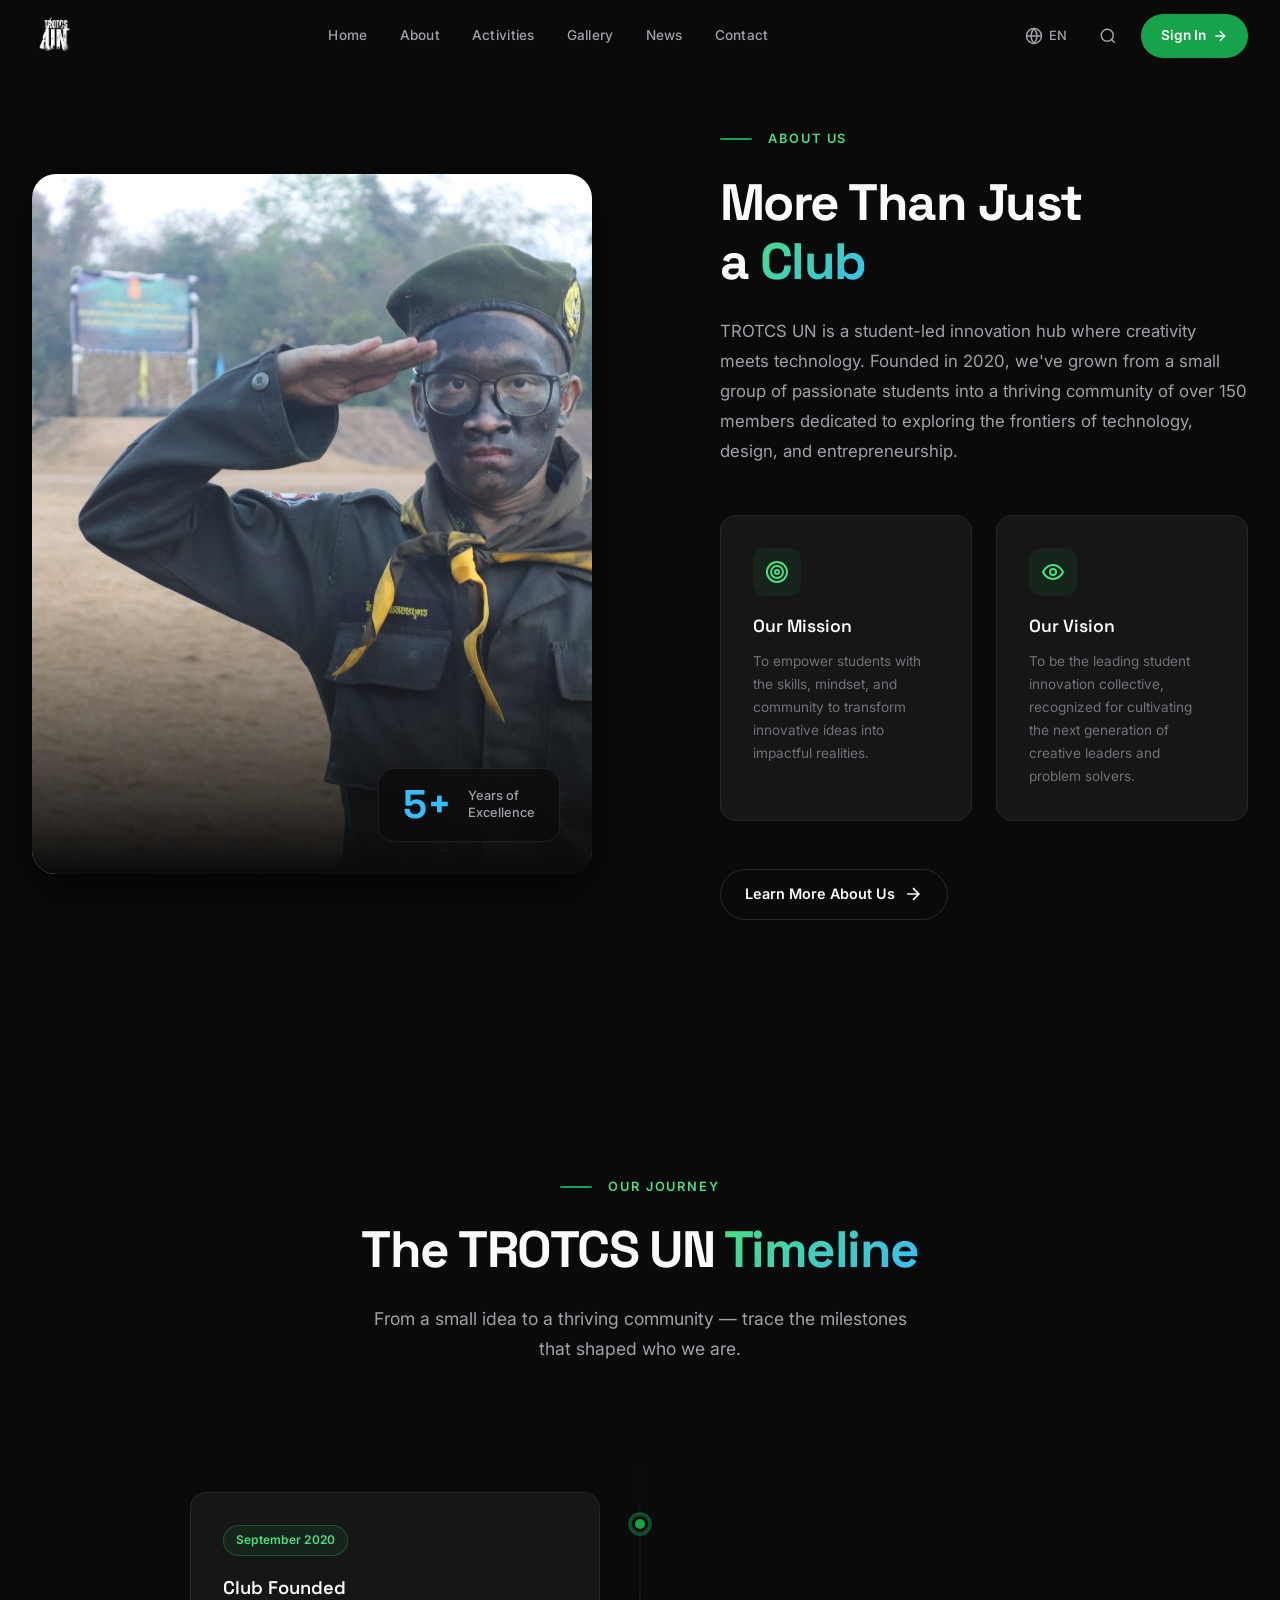
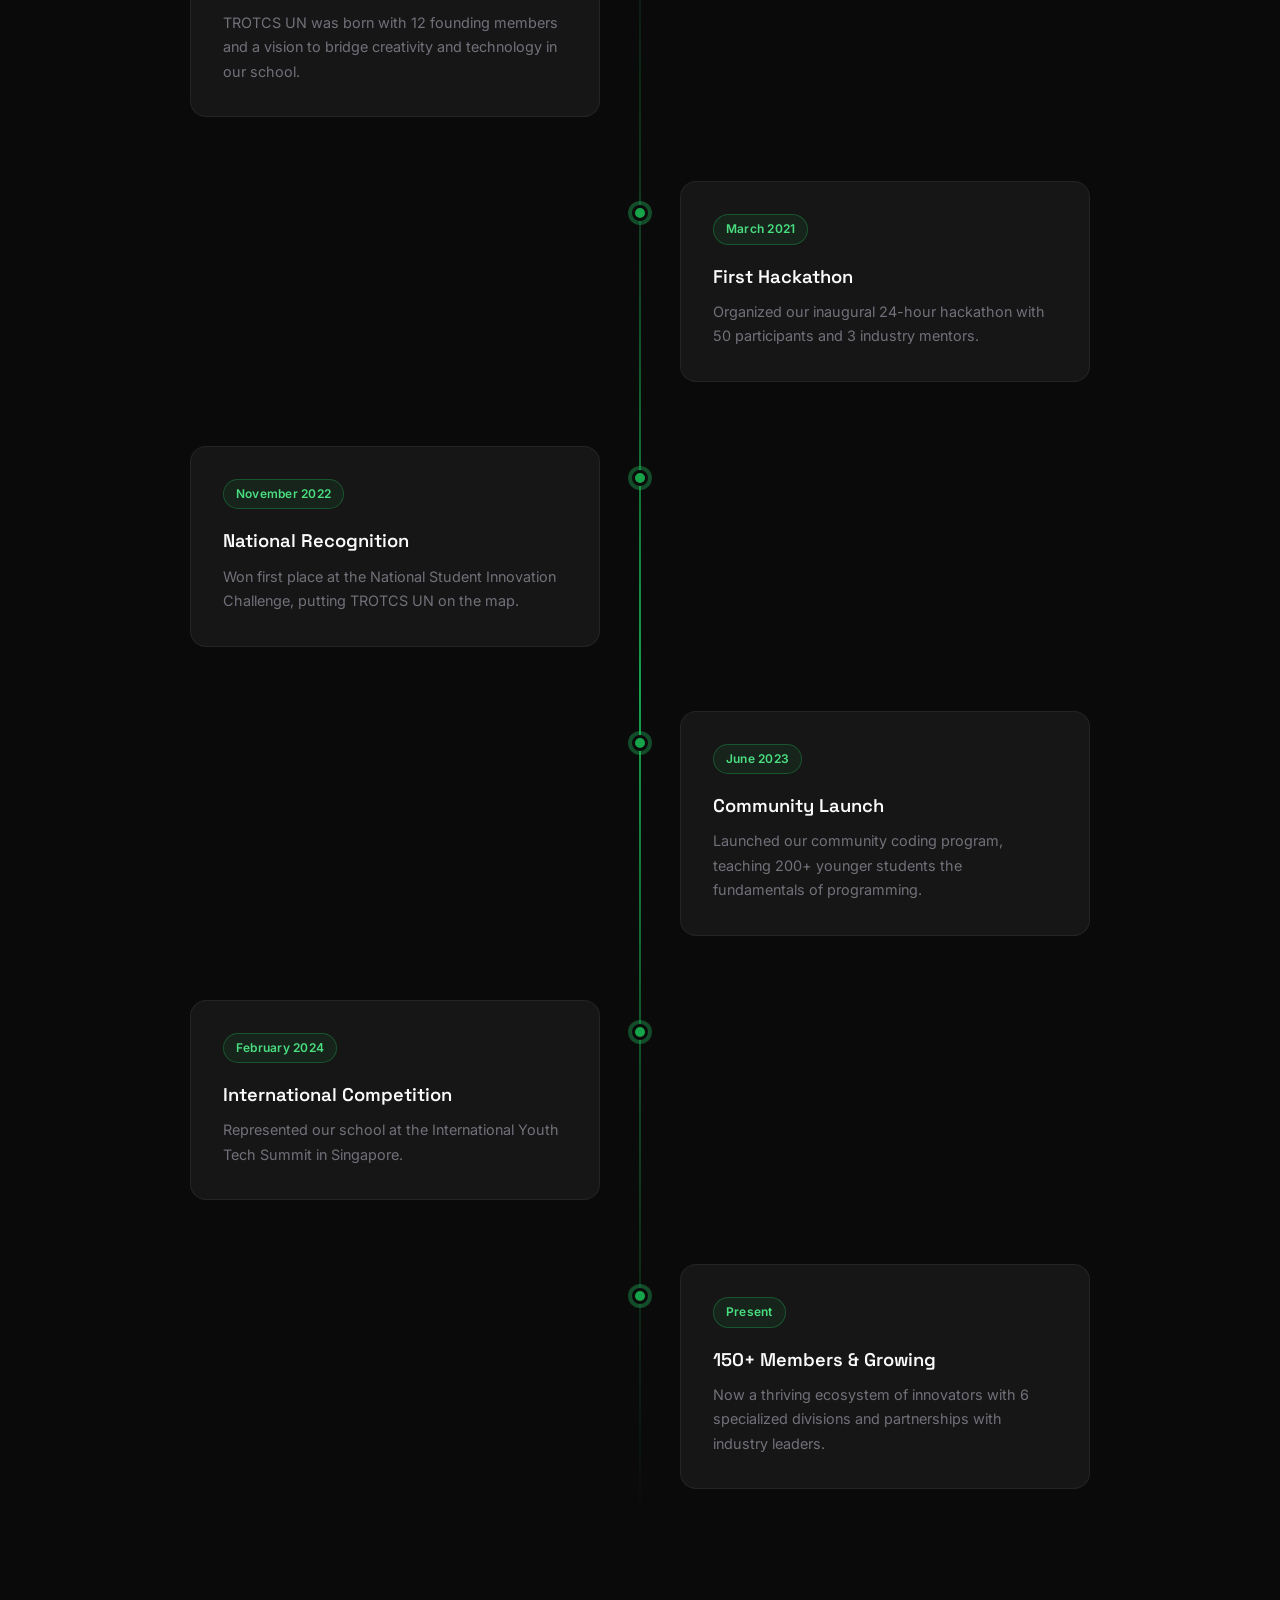
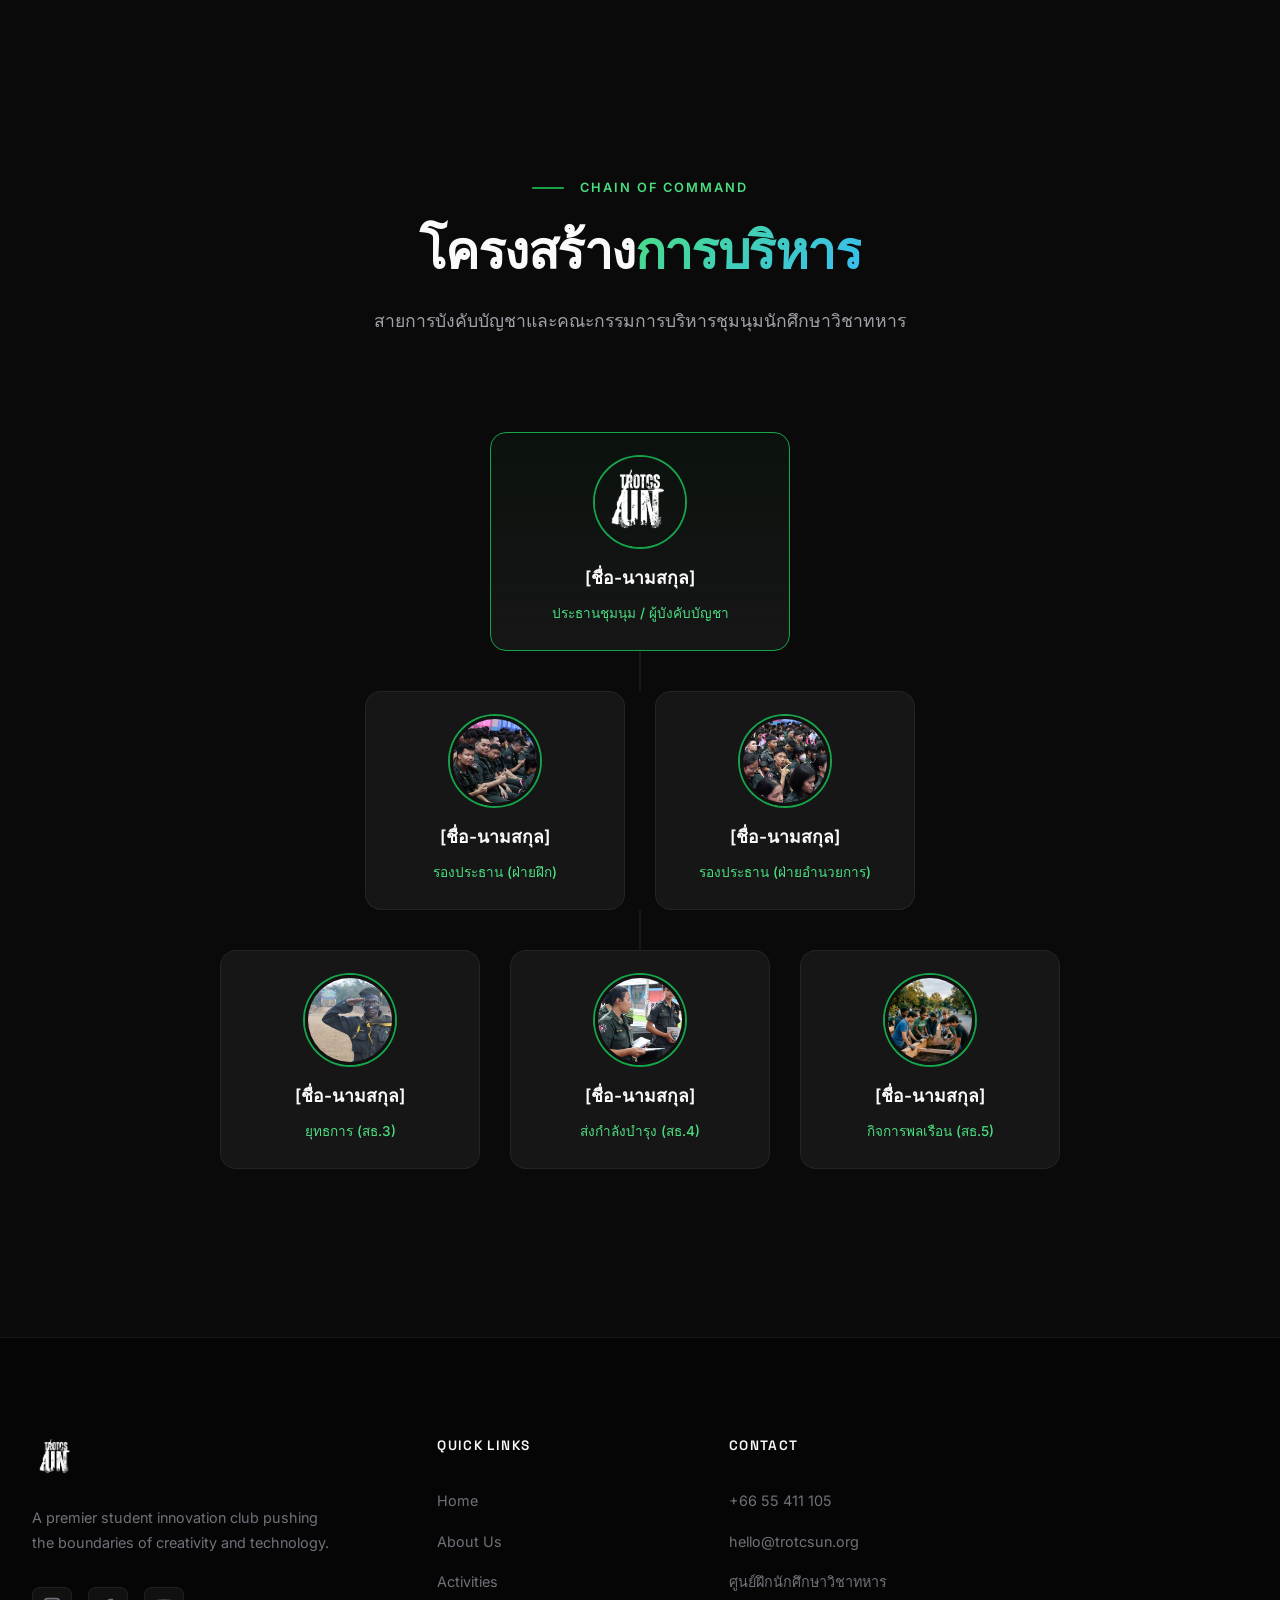
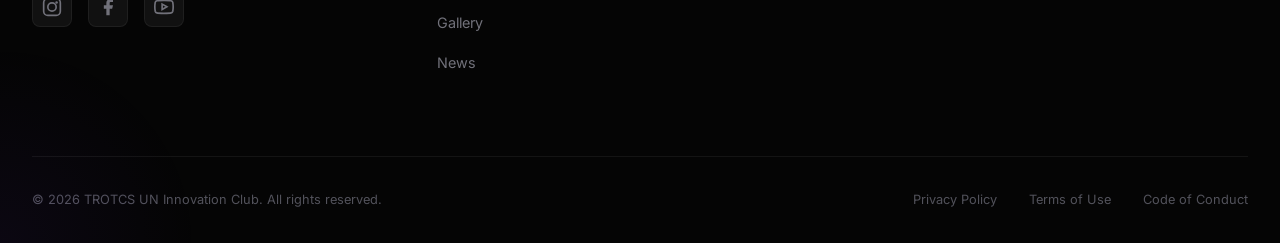
==== commit 18158b94: "Update social links and contact info" ====
--- a/about.html
+++ b/about.html
@@ -301,24 +301,21 @@
                     </a>
                     <p class="footer-tagline">A premier student innovation club pushing the boundaries of creativity and technology.</p>
                     <div class="footer-socials">
-                        <a href="#" class="footer-social" aria-label="Instagram">
+                        <a href="https://www.instagram.com/trotcsun.official/" target="_blank" class="footer-social" aria-label="Instagram">
                             <svg width="20" height="20" viewBox="0 0 24 24" fill="none" stroke="currentColor" stroke-width="2">
                                 <rect x="2" y="2" width="20" height="20" rx="5"/>
                                 <circle cx="12" cy="12" r="5"/>
                                 <circle cx="17.5" cy="6.5" r="1.5" fill="currentColor" stroke="none"/>
                             </svg>
                         </a>
-                        <a href="#" class="footer-social" aria-label="Twitter">
-                            <svg width="20" height="20" viewBox="0 0 24 24" fill="currentColor"><path d="M18.244 2.25h3.308l-7.227 8.26 8.502 11.24H16.17l-5.214-6.817L4.99 21.75H1.68l7.73-8.835L1.254 2.25H8.08l4.713 6.231zm-1.161 17.52h1.833L7.084 4.126H5.117z"/></svg>
+                        <a href="https://www.facebook.com/trotcs.un" target="_blank" class="footer-social" aria-label="Facebook">
+                            <svg width="20" height="20" viewBox="0 0 24 24" fill="currentColor"><path d="M18 2h-3a5 5 0 0 0-5 5v3H7v4h3v8h4v-8h3l1-4h-4V7a1 1 0 0 1 1-1h3z"></path></svg>
                         </a>
-                        <a href="#" class="footer-social" aria-label="YouTube">
+                        <a href="https://www.youtube.com/@trotcsun" target="_blank" class="footer-social" aria-label="YouTube">
                             <svg width="20" height="20" viewBox="0 0 24 24" fill="none" stroke="currentColor" stroke-width="2">
                                 <path d="M22.54 6.42a2.78 2.78 0 0 0-1.94-2C18.88 4 12 4 12 4s-6.88 0-8.6.46a2.78 2.78 0 0 0-1.94 2A29 29 0 0 0 1 11.75a29 29 0 0 0 .46 5.33A2.78 2.78 0 0 0 3.4 19.1c1.72.46 8.6.46 8.6.46s6.88 0 8.6-.46a2.78 2.78 0 0 0 1.94-2 29 29 0 0 0 .46-5.25 29 29 0 0 0-.46-5.33z"/>
                                 <polygon points="9.75 15.02 15.5 11.75 9.75 8.48 9.75 15.02"/>
                             </svg>
-                        </a>
-                        <a href="#" class="footer-social" aria-label="GitHub">
-                            <svg width="20" height="20" viewBox="0 0 24 24" fill="currentColor"><path d="M12 0c-6.626 0-12 5.373-12 12 0 5.302 3.438 9.8 8.207 11.387.599.111.793-.261.793-.577v-2.234c-3.338.726-4.033-1.416-4.033-1.416-.546-1.387-1.333-1.756-1.333-1.756-1.089-.745.083-.729.083-.729 1.205.084 1.839 1.237 1.839 1.237 1.07 1.834 2.807 1.304 3.492.997.107-.775.418-1.305.762-1.604-2.665-.305-5.467-1.334-5.467-5.931 0-1.311.469-2.381 1.236-3.221-.124-.303-.535-1.524.117-3.176 0 0 1.008-.322 3.301 1.23.957-.266 1.983-.399 3.003-.404 1.02.005 2.047.138 3.006.404 2.291-1.552 3.297-1.23 3.297-1.23.653 1.653.242 2.874.118 3.176.77.84 1.235 1.911 1.235 3.221 0 4.609-2.807 5.624-5.479 5.921.43.372.823 1.102.823 2.222v3.293c0 .319.192.694.801.576 4.765-1.589 8.199-6.086 8.199-11.386 0-6.627-5.373-12-12-12z"/></svg>
                         </a>
                     </div>
                 </div>
@@ -336,10 +333,9 @@
 
                 <div class="footer-column">
                     <h4>Contact</h4>
+                    <a href="tel:+6655411105">+66 55 411 105</a>
                     <a href="mailto:hello@trotcsun.org">hello@trotcsun.org</a>
-                    <a href="#">Room 301, Innovation Building</a>
-                    <a href="#">Mon–Fri, 3:00–6:00 PM</a>
-                    <a href="#join" class="footer-cta-link">Join the Club →</a>
+                    <a href="#">ศูนย์ฝึกนักศึกษาวิชาทหาร</a>
                 </div>
             </div>
 
--- a/styles.css
+++ b/styles.css
@@ -2168,150 +2168,6 @@
 }
 
 /* ═══════════════════════════════════════════════════════════
-   IG STYLE FEED
-   ═══════════════════════════════════════════════════════════ */
-.ig-feed {
-    display: flex;
-    flex-direction: column;
-    align-items: center;
-    gap: 40px;
-    max-width: 470px;
-    margin: 0 auto;
-}
-
-.ig-post-card {
-    width: 100%;
-    background: var(--bg-card);
-    border: 1px solid var(--border);
-    border-radius: 12px;
-    overflow: hidden;
-}
-
-.ig-post-header {
-    display: flex;
-    align-items: center;
-    padding: 14px;
-}
-
-.ig-post-avatar {
-    width: 32px;
-    height: 32px;
-    border-radius: 50%;
-    overflow: hidden;
-    margin-right: 12px;
-    background: var(--bg-hover);
-    border: 2px solid transparent;
-    background-image: linear-gradient(var(--bg-card), var(--bg-card)), linear-gradient(45deg, #f09433, #e6683c 25%, #dc2743 50%, #cc2366 75%, #bc1888);
-    background-origin: border-box;
-    background-clip: padding-box, border-box;
-}
-
-.ig-post-avatar img {
-    width: 100%;
-    height: 100%;
-    object-fit: cover;
-}
-
-.ig-post-user-info {
-    display: flex;
-    flex-direction: column;
-    flex: 1;
-}
-
-.ig-post-username {
-    font-size: 0.9rem;
-    font-weight: 600;
-    color: var(--text-primary);
-}
-
-.ig-post-location {
-    font-size: 0.75rem;
-    color: var(--text-secondary);
-}
-
-.ig-post-more {
-    background: none;
-    border: none;
-    color: var(--text-primary);
-    cursor: pointer;
-    padding: 4px;
-}
-
-.ig-post-image {
-    width: 100%;
-    aspect-ratio: 1 / 1;
-    background: var(--bg-surface);
-}
-
-.ig-post-image img {
-    width: 100%;
-    height: 100%;
-    object-fit: cover;
-}
-
-.ig-post-actions {
-    display: flex;
-    justify-content: space-between;
-    padding: 12px 14px 8px;
-}
-
-.ig-action-left {
-    display: flex;
-    gap: 16px;
-}
-
-.ig-action-btn {
-    background: none;
-    border: none;
-    color: var(--text-primary);
-    cursor: pointer;
-    padding: 0;
-    transition: transform 0.2s;
-}
-
-.ig-action-btn:hover {
-    transform: scale(1.1);
-    color: var(--text-secondary);
-}
-
-.ig-post-likes {
-    padding: 0 14px;
-    font-size: 0.9rem;
-    font-weight: 600;
-    margin-bottom: 8px;
-    color: var(--text-primary);
-}
-
-.ig-post-caption {
-    padding: 0 14px;
-    font-size: 0.9rem;
-    line-height: 1.4;
-    color: var(--text-primary);
-    margin-bottom: 6px;
-}
-
-.ig-caption-username {
-    font-weight: 600;
-    margin-right: 6px;
-}
-
-.ig-post-comments-count {
-    padding: 0 14px;
-    font-size: 0.9rem;
-    color: var(--text-secondary);
-    margin-bottom: 6px;
-    cursor: pointer;
-}
-
-.ig-post-time {
-    padding: 0 14px 14px;
-    font-size: 0.7rem;
-    color: var(--text-muted);
-    text-transform: uppercase;
-    letter-spacing: 0.05em;
-}
-
-/* ═══════════════════════════════════════════════════════════
    ORG CHART (Leadership Structure)
    ═══════════════════════════════════════════════════════════ */
 .org-chart {
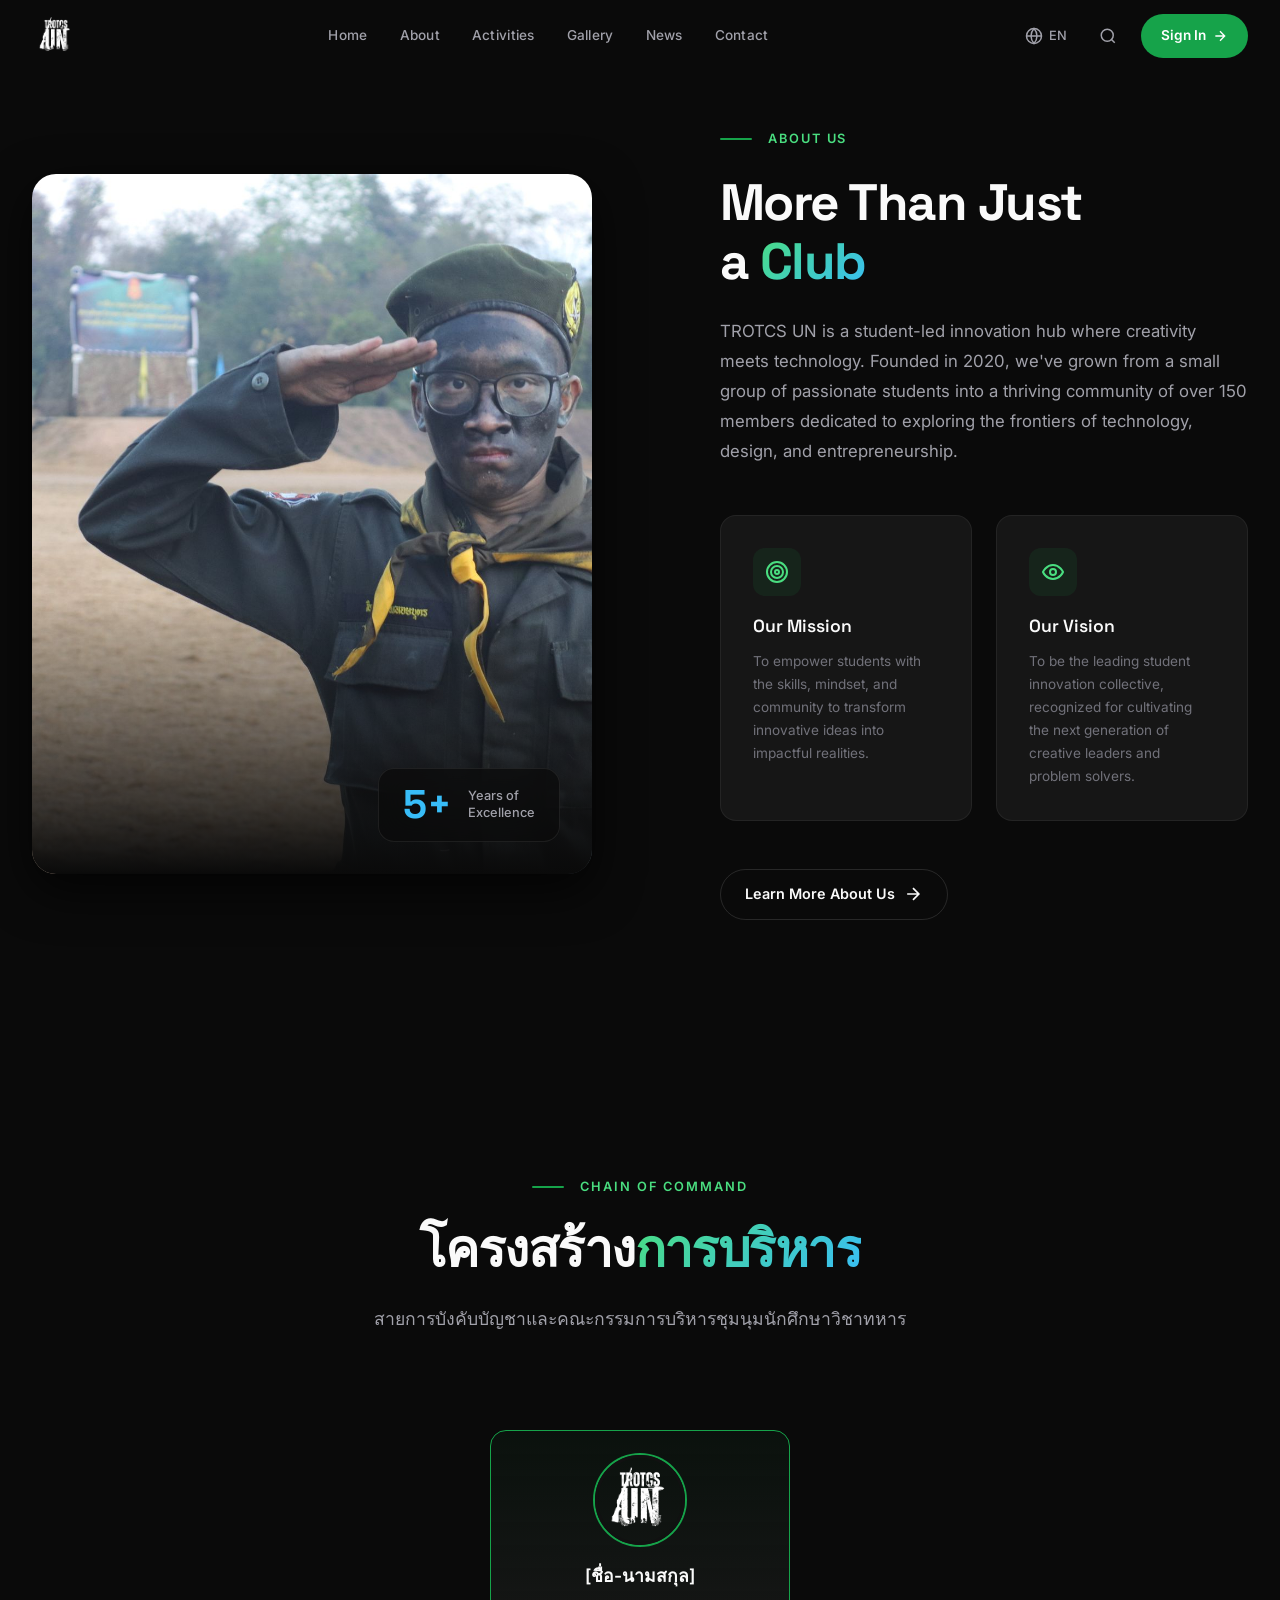
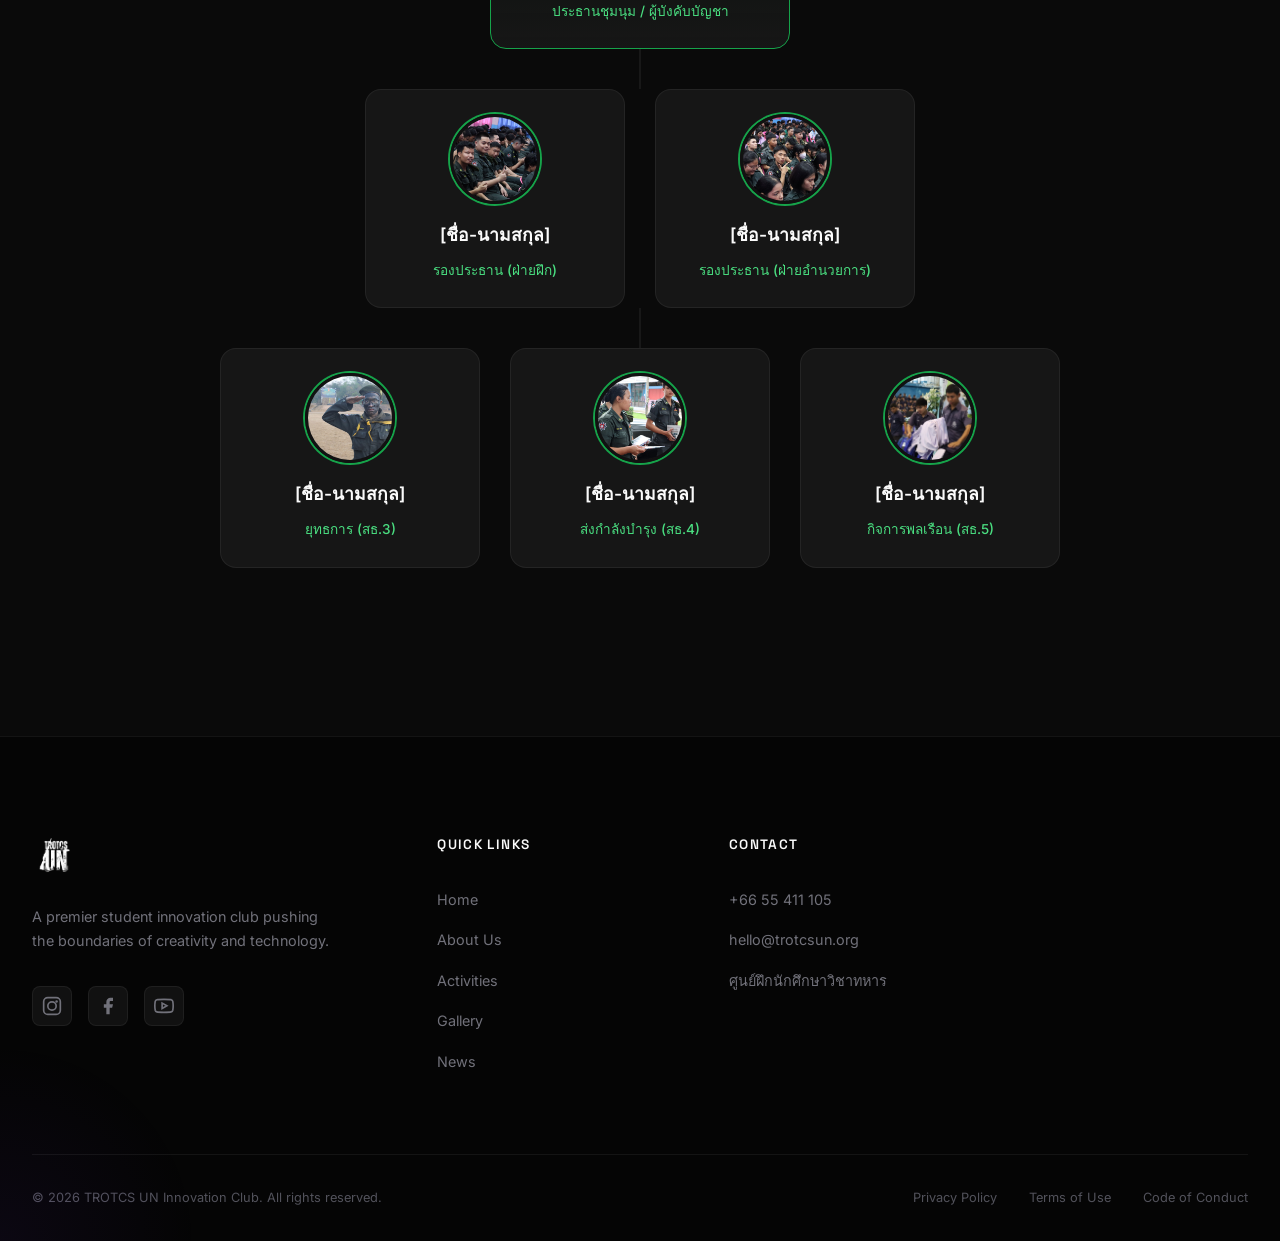
==== commit 35663cae: "Remove timeline section from about page" ====
--- a/about.html
+++ b/about.html
@@ -140,80 +140,6 @@
     </section>
 
     <!-- ═══════════════════════════════════════════════ -->
-    <!-- ACTIVITIES SECTION                              -->
-    <!-- ═══════════════════════════════════════════════ -->
-    <section id="timeline" class="section timeline">
-        <div class="container">
-            <div class="section-header" data-animate="fade-up">
-                <div class="section-label">
-                    <span class="label-line"></span>
-                    <span>Our Journey</span>
-                </div>
-                <h2 class="section-title">The TROTCS UN <span class="accent-text">Timeline</span></h2>
-                <p class="section-subtitle">From a small idea to a thriving community — trace the milestones that shaped who we are.</p>
-            </div>
-
-            <div class="timeline-wrapper">
-                <div class="timeline-line"></div>
-
-                <div class="timeline-item left" data-animate="fade-right">
-                    <div class="timeline-dot"></div>
-                    <div class="timeline-card">
-                        <span class="timeline-date">September 2020</span>
-                        <h3>Club Founded</h3>
-                        <p>TROTCS UN was born with 12 founding members and a vision to bridge creativity and technology in our school.</p>
-                    </div>
-                </div>
-
-                <div class="timeline-item right" data-animate="fade-left">
-                    <div class="timeline-dot"></div>
-                    <div class="timeline-card">
-                        <span class="timeline-date">March 2021</span>
-                        <h3>First Hackathon</h3>
-                        <p>Organized our inaugural 24-hour hackathon with 50 participants and 3 industry mentors.</p>
-                    </div>
-                </div>
-
-                <div class="timeline-item left" data-animate="fade-right">
-                    <div class="timeline-dot"></div>
-                    <div class="timeline-card">
-                        <span class="timeline-date">November 2022</span>
-                        <h3>National Recognition</h3>
-                        <p>Won first place at the National Student Innovation Challenge, putting TROTCS UN on the map.</p>
-                    </div>
-                </div>
-
-                <div class="timeline-item right" data-animate="fade-left">
-                    <div class="timeline-dot"></div>
-                    <div class="timeline-card">
-                        <span class="timeline-date">June 2023</span>
-                        <h3>Community Launch</h3>
-                        <p>Launched our community coding program, teaching 200+ younger students the fundamentals of programming.</p>
-                    </div>
-                </div>
-
-                <div class="timeline-item left" data-animate="fade-right">
-                    <div class="timeline-dot"></div>
-                    <div class="timeline-card">
-                        <span class="timeline-date">February 2024</span>
-                        <h3>International Competition</h3>
-                        <p>Represented our school at the International Youth Tech Summit in Singapore.</p>
-                    </div>
-                </div>
-
-                <div class="timeline-item right" data-animate="fade-left">
-                    <div class="timeline-dot"></div>
-                    <div class="timeline-card">
-                        <span class="timeline-date">Present</span>
-                        <h3>150+ Members & Growing</h3>
-                        <p>Now a thriving ecosystem of innovators with 6 specialized divisions and partnerships with industry leaders.</p>
-                    </div>
-                </div>
-            </div>
-        </div>
-    </section>
-
-    <!-- ═══════════════════════════════════════════════ -->
     <!-- GALLERY SECTION                                 -->
     <!-- ═══════════════════════════════════════════════ -->
     <section id="committee" class="section committee">
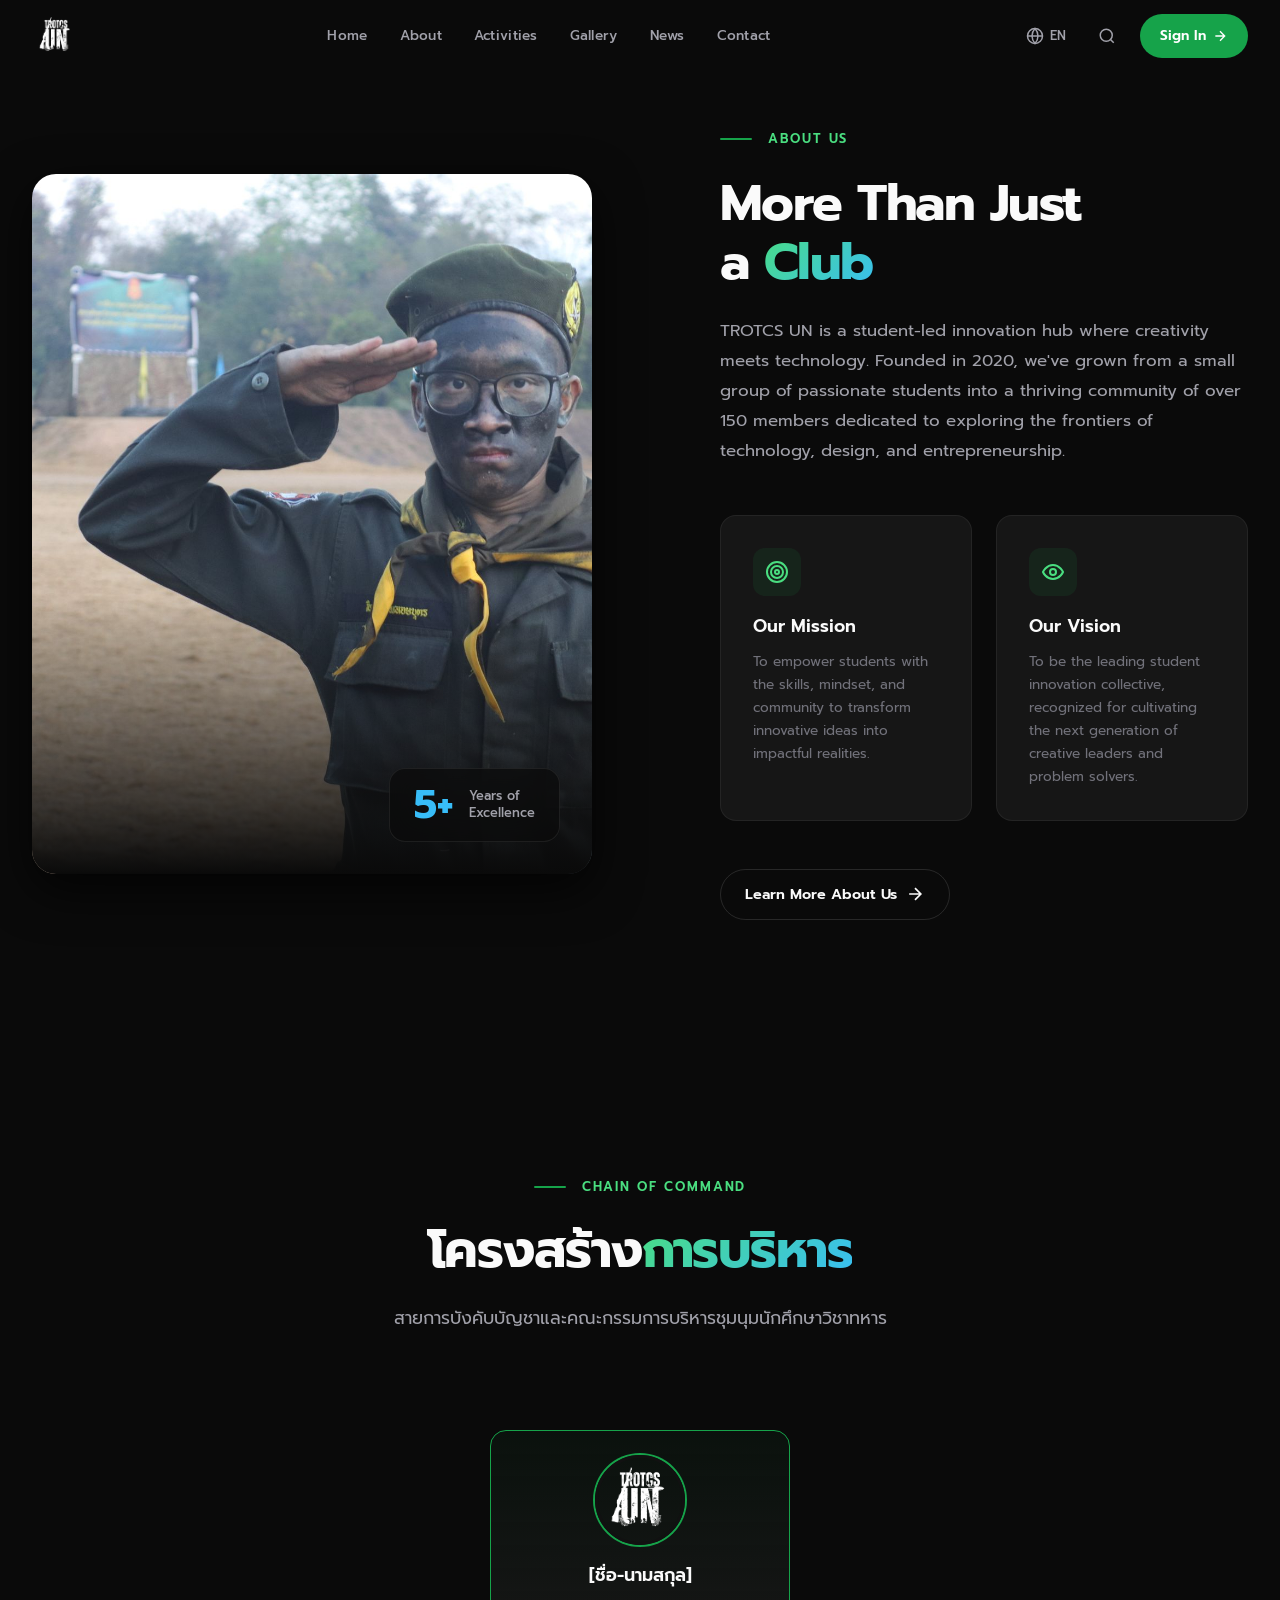
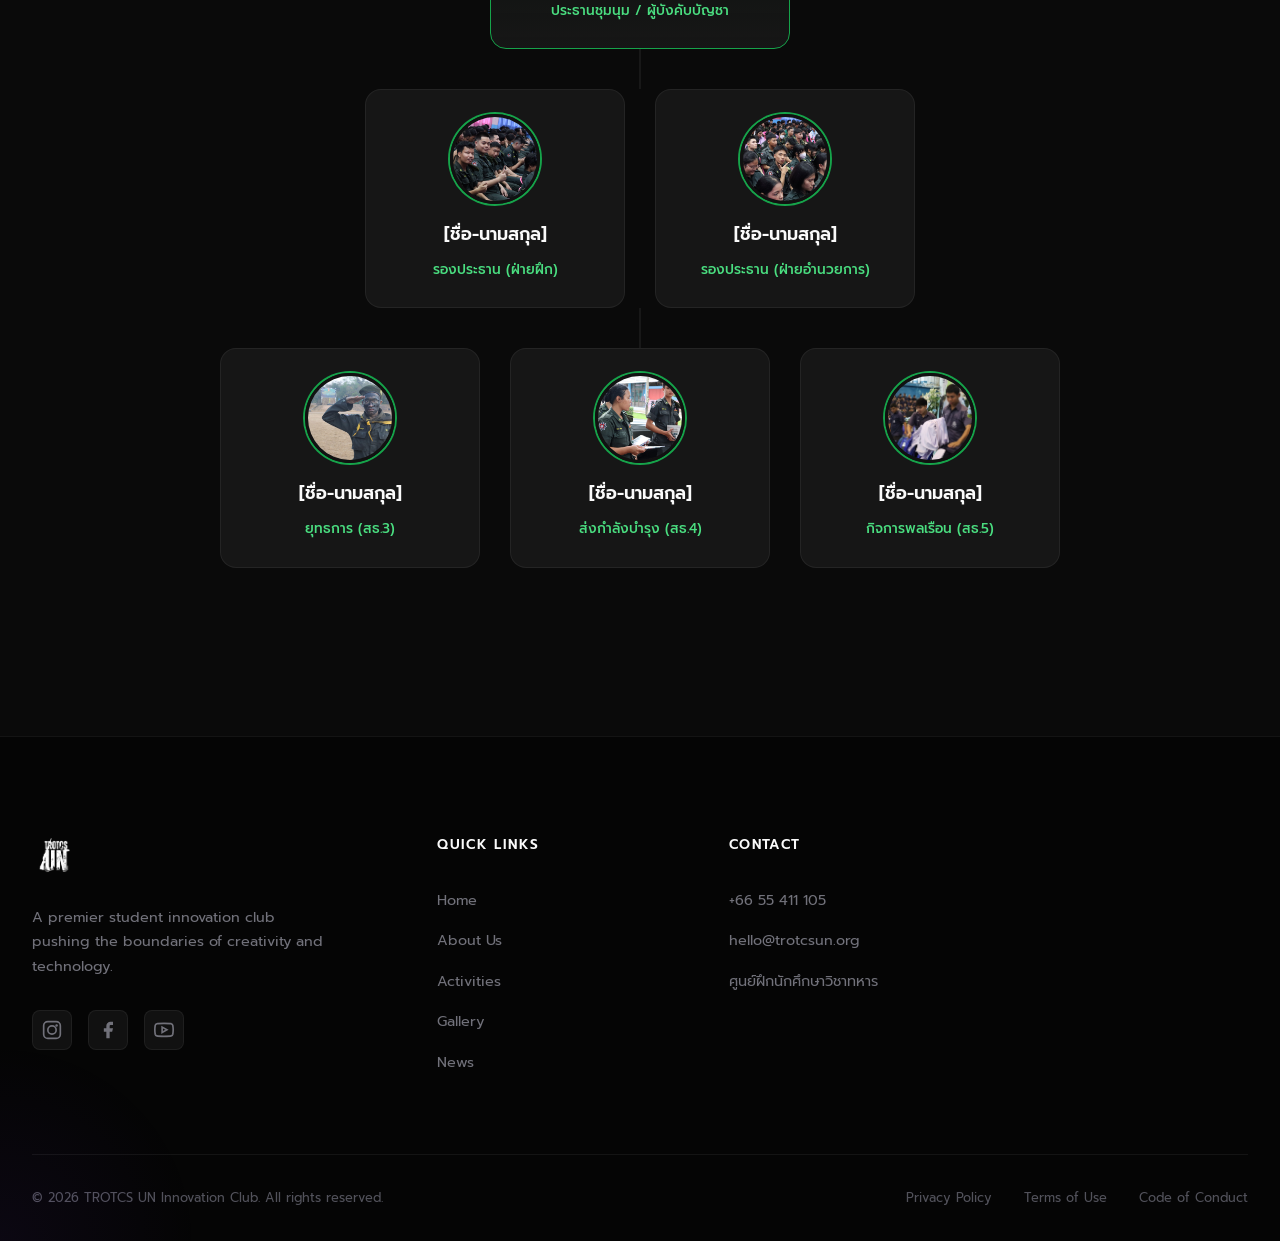
==== commit 86e03c5c: "Change font to Prompt for Thai language support" ====
--- a/about.html
+++ b/about.html
@@ -7,7 +7,7 @@
     <title>About | TROTCS UN</title>
     <link rel="preconnect" href="https://fonts.googleapis.com">
     <link rel="preconnect" href="https://fonts.gstatic.com" crossorigin>
-    <link href="https://fonts.googleapis.com/css2?family=Inter:wght@300;400;500;600;700;800;900&family=Space+Grotesk:wght@400;500;600;700&display=swap" rel="stylesheet">
+    <link href="https://fonts.googleapis.com/css2?family=Prompt:wght@300;400;500;600;700&display=swap" rel="stylesheet">
     <link rel="stylesheet" href="styles.css">
 </head>
 <body>
--- a/styles.css
+++ b/styles.css
@@ -35,8 +35,8 @@
     --glass-border:  rgba(255, 255, 255, 0.08);
 
     /* Typography */
-    --font-heading:  'Space Grotesk', sans-serif;
-    --font-body:     'Inter', sans-serif;
+    --font-heading:  'Prompt', sans-serif;
+    --font-body:     'Prompt', sans-serif;
 
     /* Spacing */
     --space-xs:  0.25rem;
